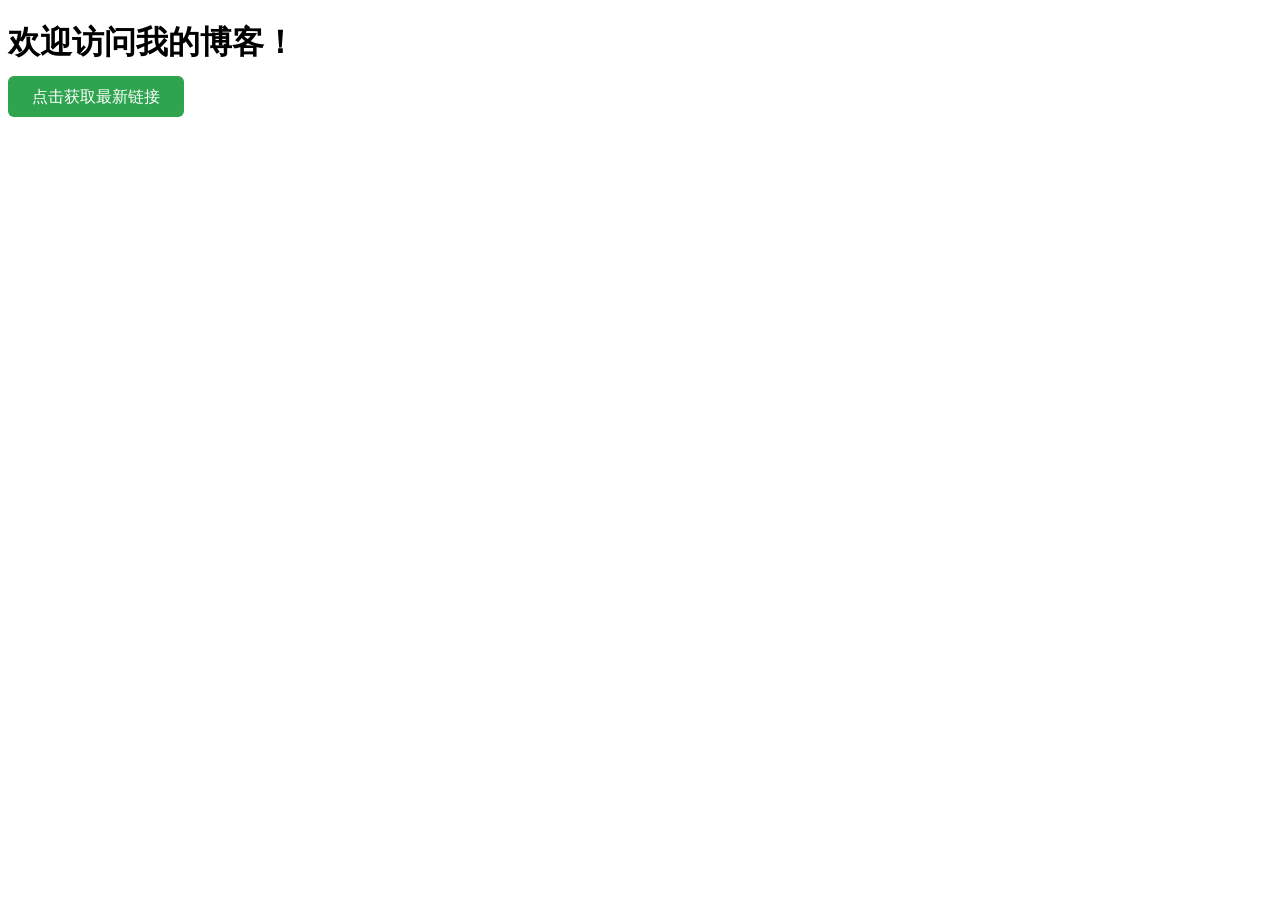
==== index.html @ fc0245eb "Update index.html" ====
<!DOCTYPE html>
<html>
<head>
    <title>点击即跳转的实时博客</title>
    <style>
        .my-button {
            padding: 12px 24px;
            background: #2ea44f;
            color: white;
            border-radius: 6px;
            text-decoration: none;
            transition: background 0.3s;
            cursor: pointer;
        }
        .my-button:hover {
            background: #22863a;
        }
        .my-button.loading {
            opacity: 0.7;
            cursor: wait;
        }
    </style>
    <meta http-equiv="Cache-Control" content="no-cache, no-store, must-revalidate">
    <meta http-equiv="Pragma" content="no-cache">
    <meta http-equiv="Expires" content="0">
</head>
<body>
    <h1>欢迎访问我的博客！</h1>
    <a href="#" id="profile-link" class="my-button">点击获取最新链接</a>

    <script>
        const button = document.getElementById('profile-link');
        let isProcessing = false;

        // 点击事件处理
        async function handleClick(event) {
            event.preventDefault();
            if (isProcessing) return;
          
            try {
                isProcessing = true;
                button.textContent = '正在获取最新地址...';
                button.classList.add('loading');

                // 获取最新 Commit SHA
                const commitsRes = await fetch(
                    'https://api.github.com/repos/daife/daife.github.io/commits?path=config.json&per_page=1',
                    { cache: 'no-cache' }
                );
                if (!commitsRes.ok) throw new Error('请求提交记录失败');
                const commits = await commitsRes.json();
                const sha = commits[0].sha;

                // 获取配置文件
                const configRes = await fetch(
                    `https://raw.githubusercontent.com/daife/daife.github.io/${sha}/config.json?t=${Date.now()}`,
                    { cache: 'no-cache' }
                );
                if (!configRes.ok) throw new Error('请求配置文件失败');
                const config = await configRes.json();

                // 成功获取后自动跳转
                window.location.href = config.profile_url;
            } catch (error) {
                console.error('错误:', error);
                button.textContent = '获取失败，点击重试';
                button.href = '#';
            } finally {
                isProcessing = false;
                button.classList.remove('loading');
            }
        }

        // 绑定点击事件
        button.addEventListener('click', handleClick);
    </script>
</body>
</html>
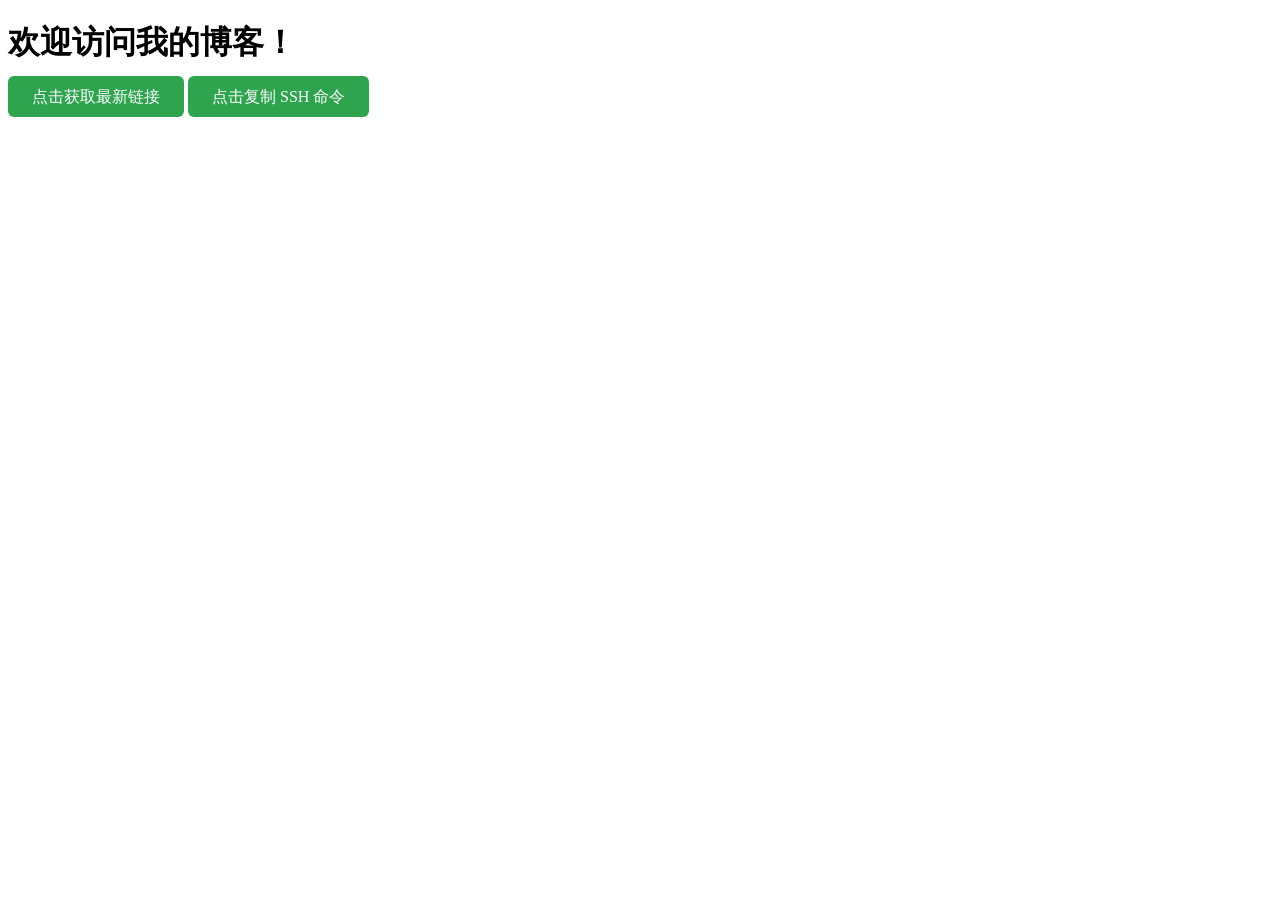
==== commit c1cdd799: "Update index.html" ====
--- a/index.html
+++ b/index.html
@@ -27,10 +27,13 @@
 <body>
     <h1>欢迎访问我的博客！</h1>
     <a href="#" id="profile-link" class="my-button">点击获取最新链接</a>
+    <a href="#" id="copy-ssh-link" class="my-button">点击复制 SSH 命令</a>
 
     <script>
-        const button = document.getElementById('profile-link');
+        const profileButton = document.getElementById('profile-link');
+        const copyButton = document.getElementById('copy-ssh-link');
         let isProcessing = false;
+        let config = null;
 
         // 点击事件处理
         async function handleClick(event) {
@@ -39,8 +42,8 @@
           
             try {
                 isProcessing = true;
-                button.textContent = '正在获取最新地址...';
-                button.classList.add('loading');
+                profileButton.textContent = '正在获取最新地址...';
+                profileButton.classList.add('loading');
 
                 // 获取最新 Commit SHA
                 const commitsRes = await fetch(
@@ -57,22 +60,59 @@
                     { cache: 'no-cache' }
                 );
                 if (!configRes.ok) throw new Error('请求配置文件失败');
-                const config = await configRes.json();
+                config = await configRes.json();
 
                 // 成功获取后自动跳转
                 window.location.href = config.profile_url;
             } catch (error) {
                 console.error('错误:', error);
-                button.textContent = '获取失败，点击重试';
-                button.href = '#';
+                profileButton.textContent = '获取失败，点击重试';
+                profileButton.href = '#';
             } finally {
                 isProcessing = false;
-                button.classList.remove('loading');
+                profileButton.classList.remove('loading');
             }
         }
 
         // 绑定点击事件
-        button.addEventListener('click', handleClick);
+        profileButton.addEventListener('click', handleClick);
+
+        // 复制 SSH 命令到剪切板
+        copyButton.addEventListener('click', async (event) => {
+            event.preventDefault();
+            if (!config) {
+                try {
+                    // 获取最新 Commit SHA
+                    const commitsRes = await fetch(
+                        'https://api.github.com/repos/daife/daife.github.io/commits?path=config.json&per_page=1',
+                        { cache: 'no-cache' }
+                    );
+                    if (!commitsRes.ok) throw new Error('请求提交记录失败');
+                    const commits = await commitsRes.json();
+                    const sha = commits[0].sha;
+
+                    // 获取配置文件
+                    const configRes = await fetch(
+                        `https://raw.githubusercontent.com/daife/daife.github.io/${sha}/config.json?t=${Date.now()}`,
+                        { cache: 'no-cache' }
+                    );
+                    if (!configRes.ok) throw new Error('请求配置文件失败');
+                    config = await configRes.json();
+                } catch (error) {
+                    console.error('错误:', error);
+                    return;
+                }
+            }
+
+            if (config && config.ssh_command) {
+                try {
+                    await navigator.clipboard.writeText(config.ssh_command);
+                    alert('SSH 命令已复制到剪切板');
+                } catch (error) {
+                    console.error('复制到剪切板失败:', error);
+                }
+            }
+        });
     </script>
 </body>
 </html>
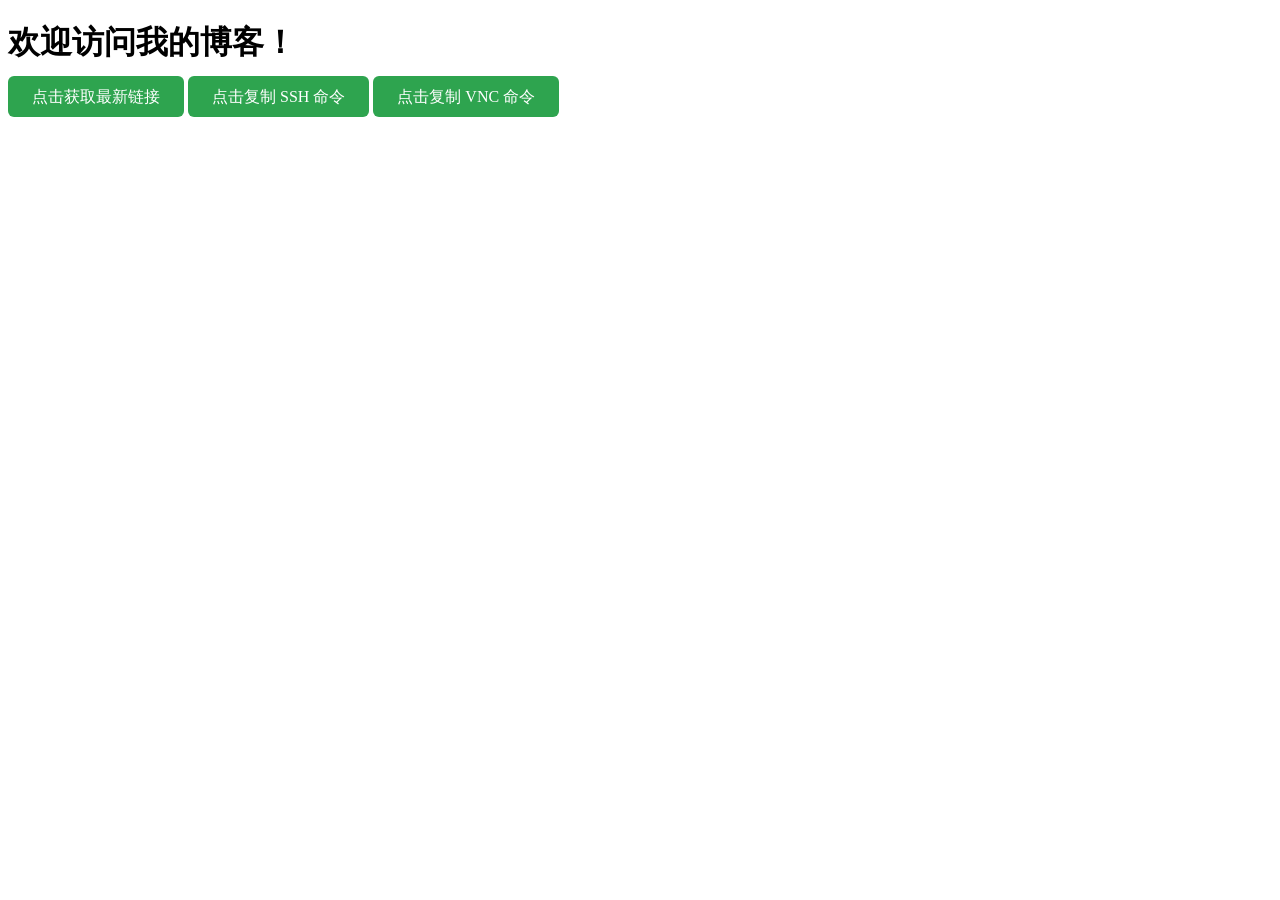
==== commit d901dd0e: "..." ====
--- a/index.html
+++ b/index.html
@@ -28,10 +28,12 @@
     <h1>欢迎访问我的博客！</h1>
     <a href="#" id="profile-link" class="my-button">点击获取最新链接</a>
     <a href="#" id="copy-ssh-link" class="my-button">点击复制 SSH 命令</a>
+    <a href="#" id="copy-vnc-link" class="my-button">点击复制 VNC 命令</a>
 
     <script>
         const profileButton = document.getElementById('profile-link');
         const copyButton = document.getElementById('copy-ssh-link');
+        const copyVncButton = document.getElementById('copy-vnc-link');
         let isProcessing = false;
         let config = null;
 
@@ -113,6 +115,43 @@
                 }
             }
         });
+
+        // 复制 VNC 命令到剪切板
+        copyVncButton.addEventListener('click', async (event) => {
+            event.preventDefault();
+            if (!config) {
+                try {
+                    // 获取最新 Commit SHA
+                    const commitsRes = await fetch(
+                        'https://api.github.com/repos/daife/daife.github.io/commits?path=config.json&per_page=1',
+                        { cache: 'no-cache' }
+                    );
+                    if (!commitsRes.ok) throw new Error('请求提交记录失败');
+                    const commits = await commitsRes.json();
+                    const sha = commits[0].sha;
+
+                    // 获取配置文件
+                    const configRes = await fetch(
+                        `https://raw.githubusercontent.com/daife/daife.github.io/${sha}/config.json?t=${Date.now()}`,
+                        { cache: 'no-cache' }
+                    );
+                    if (!configRes.ok) throw new Error('请求配置文件失败');
+                    config = await configRes.json();
+                } catch (error) {
+                    console.error('错误:', error);
+                    return;
+                }
+            }
+
+            if (config && config.vnc_command) {
+                try {
+                    await navigator.clipboard.writeText(config.vnc_command);
+                    alert('VNC 命令已复制到剪切板');
+                } catch (error) {
+                    console.error('复制到剪切板失败:', error);
+                }
+            }
+        });
     </script>
 </body>
 </html>
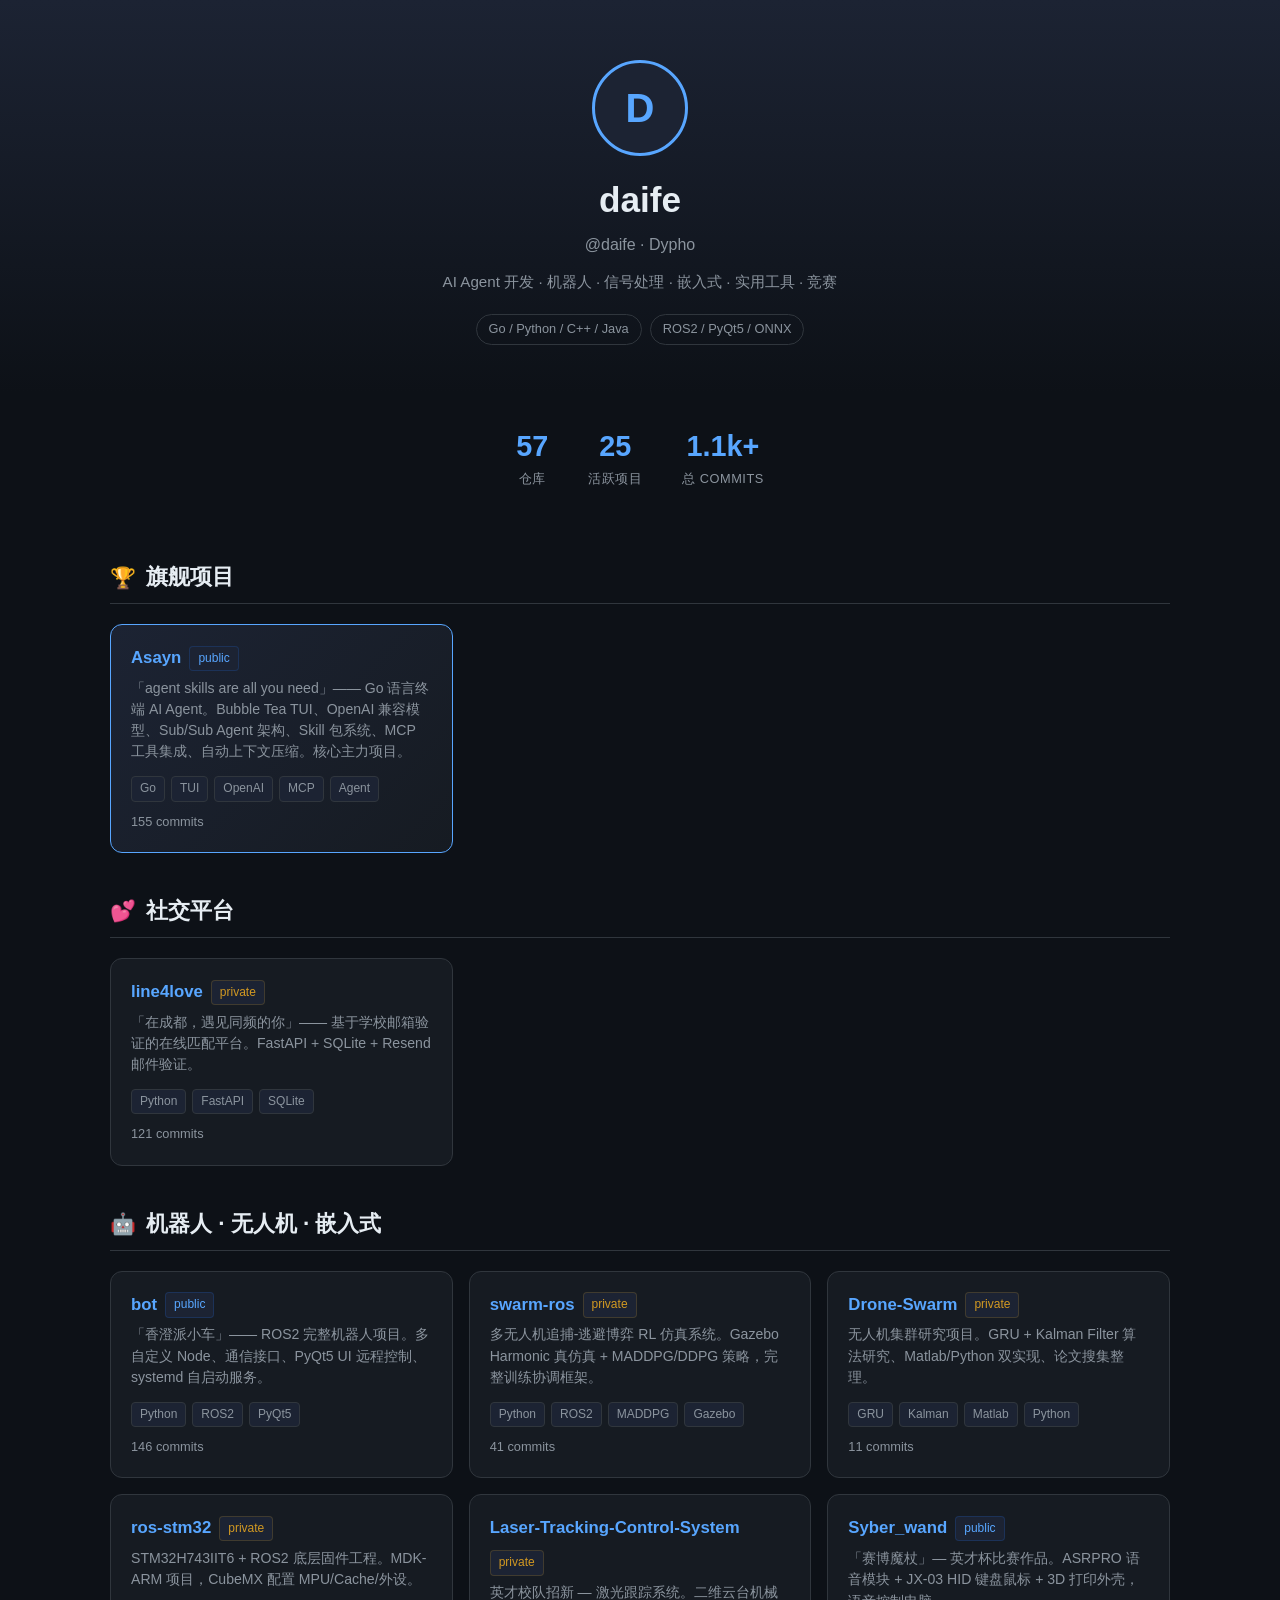
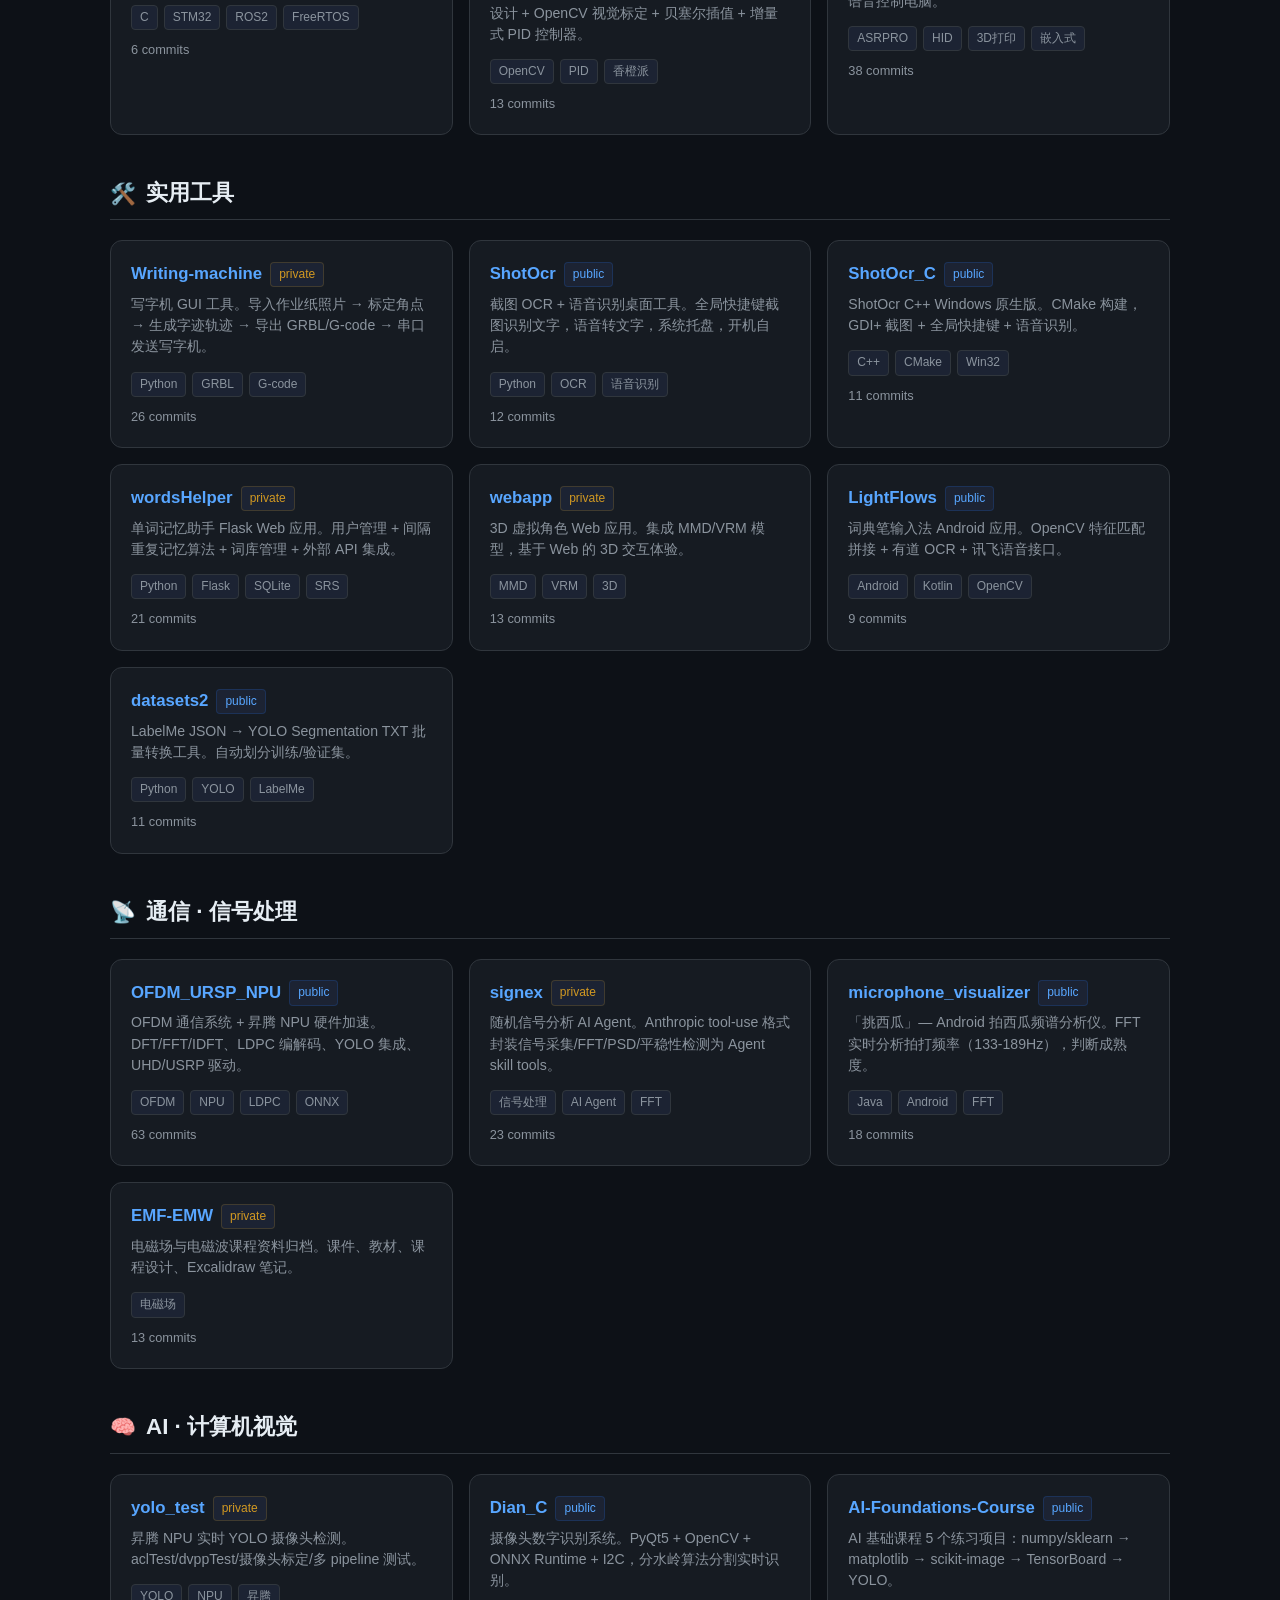
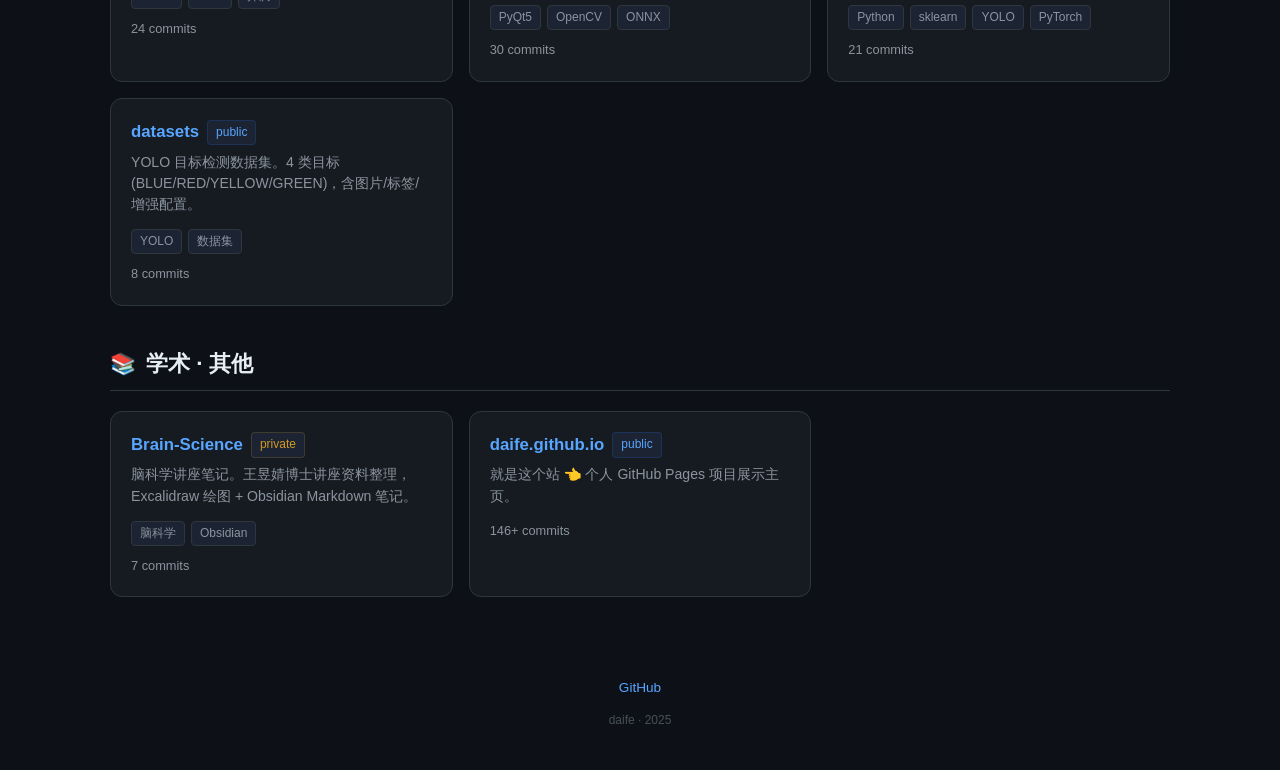
==== commit f169e3fb: "feat: complete portfolio site rebuild - project showcase with all repos" ====
--- a/index.html
+++ b/index.html
@@ -1,157 +1,286 @@
 <!DOCTYPE html>
-<html>
+<html lang="zh-CN">
 <head>
-    <title>点击即跳转的实时博客</title>
-    <style>
-        .my-button {
-            padding: 12px 24px;
-            background: #2ea44f;
-            color: white;
-            border-radius: 6px;
-            text-decoration: none;
-            transition: background 0.3s;
-            cursor: pointer;
-        }
-        .my-button:hover {
-            background: #22863a;
-        }
-        .my-button.loading {
-            opacity: 0.7;
-            cursor: wait;
-        }
-    </style>
-    <meta http-equiv="Cache-Control" content="no-cache, no-store, must-revalidate">
-    <meta http-equiv="Pragma" content="no-cache">
-    <meta http-equiv="Expires" content="0">
+<meta charset="UTF-8">
+<meta name="viewport" content="width=device-width, initial-scale=1.0">
+<title>daife · project portfolio</title>
+<style>
+:root{--bg:#0d1117;--bg2:#161b22;--bg3:#1c2333;--border:#30363d;--text:#e6edf3;--text2:#8b949e;--accent:#58a6ff;--green:#3fb950;--orange:#d29922;--purple:#bc8cff;--pink:#f778ba;--red:#f85149;--card-bg:#161b22}
+*{margin:0;padding:0;box-sizing:border-box}
+body{font-family:-apple-system,BlinkMacSystemFont,'Segoe UI',Helvetica,Arial,sans-serif;background:var(--bg);color:var(--text);line-height:1.6}
+a{color:var(--accent);text-decoration:none}
+a:hover{text-decoration:underline}
+.container{max-width:1100px;margin:0 auto;padding:0 20px}
+.header{text-align:center;padding:60px 20px 40px;background:linear-gradient(180deg,var(--bg3) 0%,var(--bg) 100%)}
+.avatar{width:96px;height:96px;border-radius:50%;border:3px solid var(--accent);margin-bottom:16px;background:var(--bg3);display:inline-flex;align-items:center;justify-content:center;font-size:40px;color:var(--accent);font-weight:700}
+.header h1{font-size:2.2rem;font-weight:700;margin-bottom:4px}
+.header .handle{color:var(--text2);font-size:1rem;margin-bottom:12px}
+.header .bio{color:var(--text2);max-width:500px;margin:0 auto 20px;font-size:0.95rem}
+.header .badge{display:inline-block;padding:4px 12px;border-radius:20px;font-size:0.8rem;margin:0 4px 8px;border:1px solid var(--border);color:var(--text2)}
+.stats{display:flex;justify-content:center;gap:40px;padding:30px 0;flex-wrap:wrap}
+.stat{text-align:center}
+.stat-num{font-size:1.8rem;font-weight:700;color:var(--accent)}
+.stat-label{font-size:0.8rem;color:var(--text2);text-transform:uppercase;letter-spacing:0.5px}
+.category{margin:40px 0}
+.category h2{font-size:1.4rem;font-weight:600;margin-bottom:20px;padding-bottom:8px;border-bottom:1px solid var(--border);display:flex;align-items:center;gap:10px}
+.category h2 .emoji{font-size:1.3rem}
+.repo-grid{display:grid;grid-template-columns:repeat(auto-fill,minmax(340px,1fr));gap:16px}
+.repo-card{background:var(--card-bg);border:1px solid var(--border);border-radius:12px;padding:20px;transition:border-color 0.2s,transform 0.15s}
+.repo-card:hover{border-color:var(--accent);transform:translateY(-2px)}
+.repo-card .title{font-size:1.05rem;font-weight:600;margin-bottom:6px;display:flex;align-items:center;gap:8px;flex-wrap:wrap}
+.repo-card .title a{color:var(--accent)}
+.repo-card .desc{color:var(--text2);font-size:0.88rem;margin-bottom:14px;line-height:1.5}
+.repo-card .tags{display:flex;flex-wrap:wrap;gap:6px;margin-bottom:10px}
+.repo-card .tag{padding:2px 8px;border-radius:4px;font-size:0.75rem;font-weight:500;background:var(--bg3);color:var(--text2);border:1px solid var(--border)}
+.repo-card .tag.public{border-color:#1f6feb33;color:var(--accent)}
+.repo-card .tag.private{border-color:#d2992233;color:var(--orange)}
+.repo-card .meta{display:flex;gap:16px;font-size:0.8rem;color:var(--text2)}
+.repo-card .meta span{display:flex;align-items:center;gap:4px}
+.highlight-card{background:linear-gradient(135deg,var(--bg3) 0%,var(--card-bg) 100%);border-color:var(--accent);border-width:1.5px}
+.footer{text-align:center;padding:40px 20px;color:var(--text2);font-size:0.85rem}
+.footer a{margin:0 10px}
+@media(max-width:640px){.repo-grid{grid-template-columns:1fr}.stats{gap:20px}.header{padding:40px 20px 20px}.header h1{font-size:1.6rem}}
+</style>
 </head>
 <body>
-    <h1>欢迎访问我的博客！</h1>
-    <a href="#" id="profile-link" class="my-button">点击获取最新链接</a>
-    <a href="#" id="copy-ssh-link" class="my-button">点击复制 SSH 命令</a>
-    <a href="#" id="copy-vnc-link" class="my-button">点击复制 VNC 命令</a>
-
-    <script>
-        const profileButton = document.getElementById('profile-link');
-        const copyButton = document.getElementById('copy-ssh-link');
-        const copyVncButton = document.getElementById('copy-vnc-link');
-        let isProcessing = false;
-        let config = null;
-
-        // 点击事件处理
-        async function handleClick(event) {
-            event.preventDefault();
-            if (isProcessing) return;
-          
-            try {
-                isProcessing = true;
-                profileButton.textContent = '正在获取最新地址...';
-                profileButton.classList.add('loading');
-
-                // 获取最新 Commit SHA
-                const commitsRes = await fetch(
-                    'https://api.github.com/repos/daife/daife.github.io/commits?path=config.json&per_page=1',
-                    { cache: 'no-cache' }
-                );
-                if (!commitsRes.ok) throw new Error('请求提交记录失败');
-                const commits = await commitsRes.json();
-                const sha = commits[0].sha;
-
-                // 获取配置文件
-                const configRes = await fetch(
-                    `https://raw.githubusercontent.com/daife/daife.github.io/${sha}/config.json?t=${Date.now()}`,
-                    { cache: 'no-cache' }
-                );
-                if (!configRes.ok) throw new Error('请求配置文件失败');
-                config = await configRes.json();
-
-                // 成功获取后自动跳转
-                window.location.href = config.profile_url;
-            } catch (error) {
-                console.error('错误:', error);
-                profileButton.textContent = '获取失败，点击重试';
-                profileButton.href = '#';
-            } finally {
-                isProcessing = false;
-                profileButton.classList.remove('loading');
-            }
-        }
-
-        // 绑定点击事件
-        profileButton.addEventListener('click', handleClick);
-
-        // 复制 SSH 命令到剪切板
-        copyButton.addEventListener('click', async (event) => {
-            event.preventDefault();
-            if (!config) {
-                try {
-                    // 获取最新 Commit SHA
-                    const commitsRes = await fetch(
-                        'https://api.github.com/repos/daife/daife.github.io/commits?path=config.json&per_page=1',
-                        { cache: 'no-cache' }
-                    );
-                    if (!commitsRes.ok) throw new Error('请求提交记录失败');
-                    const commits = await commitsRes.json();
-                    const sha = commits[0].sha;
-
-                    // 获取配置文件
-                    const configRes = await fetch(
-                        `https://raw.githubusercontent.com/daife/daife.github.io/${sha}/config.json?t=${Date.now()}`,
-                        { cache: 'no-cache' }
-                    );
-                    if (!configRes.ok) throw new Error('请求配置文件失败');
-                    config = await configRes.json();
-                } catch (error) {
-                    console.error('错误:', error);
-                    return;
-                }
-            }
-
-            if (config && config.ssh_command) {
-                try {
-                    await navigator.clipboard.writeText(config.ssh_command);
-                    alert('SSH 命令已复制到剪切板');
-                } catch (error) {
-                    console.error('复制到剪切板失败:', error);
-                }
-            }
-        });
-
-        // 复制 VNC 命令到剪切板
-        copyVncButton.addEventListener('click', async (event) => {
-            event.preventDefault();
-            if (!config) {
-                try {
-                    // 获取最新 Commit SHA
-                    const commitsRes = await fetch(
-                        'https://api.github.com/repos/daife/daife.github.io/commits?path=config.json&per_page=1',
-                        { cache: 'no-cache' }
-                    );
-                    if (!commitsRes.ok) throw new Error('请求提交记录失败');
-                    const commits = await commitsRes.json();
-                    const sha = commits[0].sha;
-
-                    // 获取配置文件
-                    const configRes = await fetch(
-                        `https://raw.githubusercontent.com/daife/daife.github.io/${sha}/config.json?t=${Date.now()}`,
-                        { cache: 'no-cache' }
-                    );
-                    if (!configRes.ok) throw new Error('请求配置文件失败');
-                    config = await configRes.json();
-                } catch (error) {
-                    console.error('错误:', error);
-                    return;
-                }
-            }
-
-            if (config && config.vnc_command) {
-                try {
-                    await navigator.clipboard.writeText(config.vnc_command);
-                    alert('VNC 命令已复制到剪切板');
-                } catch (error) {
-                    console.error('复制到剪切板失败:', error);
-                }
-            }
-        });
-    </script>
+
+<header class="header">
+<div class="avatar">D</div>
+<h1>daife</h1>
+<div class="handle">@daife · Dypho</div>
+<div class="bio">AI Agent 开发 · 机器人 · 信号处理 · 嵌入式 · 实用工具 · 竞赛</div>
+<div><span class="badge">Go / Python / C++ / Java</span><span class="badge">ROS2 / PyQt5 / ONNX</span></div>
+</header>
+
+<div class="container">
+
+<div class="stats">
+<div class="stat"><div class="stat-num">57</div><div class="stat-label">仓库</div></div>
+<div class="stat"><div class="stat-num">25</div><div class="stat-label">活跃项目</div></div>
+<div class="stat"><div class="stat-num">1.1k+</div><div class="stat-label">总 Commits</div></div>
+</div>
+
+<section class="category">
+<h2><span class="emoji">🏆</span> 旗舰项目</h2>
+<div class="repo-grid">
+<div class="repo-card highlight-card">
+<div class="title"><a href="https://github.com/daife/Asayn">Asayn</a> <span class="tag public">public</span></div>
+<div class="desc">「agent skills are all you need」—— Go 语言终端 AI Agent。Bubble Tea TUI、OpenAI 兼容模型、Sub/Sub Agent 架构、Skill 包系统、MCP 工具集成、自动上下文压缩。核心主力项目。</div>
+<div class="tags"><span class="tag">Go</span><span class="tag">TUI</span><span class="tag">OpenAI</span><span class="tag">MCP</span><span class="tag">Agent</span></div>
+<div class="meta"><span>155 commits</span></div>
+</div>
+</div>
+</section>
+
+<section class="category">
+<h2><span class="emoji">💕</span> 社交平台</h2>
+<div class="repo-grid">
+<div class="repo-card">
+<div class="title"><a href="https://github.com/daife/line4love">line4love</a> <span class="tag private">private</span></div>
+<div class="desc">「在成都，遇见同频的你」—— 基于学校邮箱验证的在线匹配平台。FastAPI + SQLite + Resend 邮件验证。</div>
+<div class="tags"><span class="tag">Python</span><span class="tag">FastAPI</span><span class="tag">SQLite</span></div>
+<div class="meta"><span>121 commits</span></div>
+</div>
+</div>
+</section>
+
+<section class="category">
+<h2><span class="emoji">🤖</span> 机器人 · 无人机 · 嵌入式</h2>
+<div class="repo-grid">
+
+<div class="repo-card">
+<div class="title"><a href="https://github.com/daife/bot">bot</a> <span class="tag public">public</span></div>
+<div class="desc">「香澄派小车」—— ROS2 完整机器人项目。多自定义 Node、通信接口、PyQt5 UI 远程控制、systemd 自启动服务。</div>
+<div class="tags"><span class="tag">Python</span><span class="tag">ROS2</span><span class="tag">PyQt5</span></div>
+<div class="meta"><span>146 commits</span></div>
+</div>
+
+<div class="repo-card">
+<div class="title"><a href="https://github.com/daife/swarm-ros">swarm-ros</a> <span class="tag private">private</span></div>
+<div class="desc">多无人机追捕-逃避博弈 RL 仿真系统。Gazebo Harmonic 真仿真 + MADDPG/DDPG 策略，完整训练协调框架。</div>
+<div class="tags"><span class="tag">Python</span><span class="tag">ROS2</span><span class="tag">MADDPG</span><span class="tag">Gazebo</span></div>
+<div class="meta"><span>41 commits</span></div>
+</div>
+
+<div class="repo-card">
+<div class="title"><a href="https://github.com/daife/Drone-Swarm">Drone-Swarm</a> <span class="tag private">private</span></div>
+<div class="desc">无人机集群研究项目。GRU + Kalman Filter 算法研究、Matlab/Python 双实现、论文搜集整理。</div>
+<div class="tags"><span class="tag">GRU</span><span class="tag">Kalman</span><span class="tag">Matlab</span><span class="tag">Python</span></div>
+<div class="meta"><span>11 commits</span></div>
+</div>
+
+<div class="repo-card">
+<div class="title"><a href="https://github.com/daife/ros-stm32">ros-stm32</a> <span class="tag private">private</span></div>
+<div class="desc">STM32H743IIT6 + ROS2 底层固件工程。MDK-ARM 项目，CubeMX 配置 MPU/Cache/外设。</div>
+<div class="tags"><span class="tag">C</span><span class="tag">STM32</span><span class="tag">ROS2</span><span class="tag">FreeRTOS</span></div>
+<div class="meta"><span>6 commits</span></div>
+</div>
+
+<div class="repo-card">
+<div class="title"><a href="https://github.com/daife/Laser-Tracking-Control-System">Laser-Tracking-Control-System</a> <span class="tag private">private</span></div>
+<div class="desc">英才校队招新 — 激光跟踪系统。二维云台机械设计 + OpenCV 视觉标定 + 贝塞尔插值 + 增量式 PID 控制器。</div>
+<div class="tags"><span class="tag">OpenCV</span><span class="tag">PID</span><span class="tag">香橙派</span></div>
+<div class="meta"><span>13 commits</span></div>
+</div>
+
+<div class="repo-card">
+<div class="title"><a href="https://github.com/daife/Syber_wand">Syber_wand</a> <span class="tag public">public</span></div>
+<div class="desc">「赛博魔杖」— 英才杯比赛作品。ASRPRO 语音模块 + JX-03 HID 键盘鼠标 + 3D 打印外壳，语音控制电脑。</div>
+<div class="tags"><span class="tag">ASRPRO</span><span class="tag">HID</span><span class="tag">3D打印</span><span class="tag">嵌入式</span></div>
+<div class="meta"><span>38 commits</span></div>
+</div>
+
+</div>
+</section>
+
+<section class="category">
+<h2><span class="emoji">🛠️</span> 实用工具</h2>
+<div class="repo-grid">
+
+<div class="repo-card">
+<div class="title"><a href="https://github.com/daife/Writing-machine">Writing-machine</a> <span class="tag private">private</span></div>
+<div class="desc">写字机 GUI 工具。导入作业纸照片 → 标定角点 → 生成字迹轨迹 → 导出 GRBL/G-code → 串口发送写字机。</div>
+<div class="tags"><span class="tag">Python</span><span class="tag">GRBL</span><span class="tag">G-code</span></div>
+<div class="meta"><span>26 commits</span></div>
+</div>
+
+<div class="repo-card">
+<div class="title"><a href="https://github.com/daife/ShotOcr">ShotOcr</a> <span class="tag public">public</span></div>
+<div class="desc">截图 OCR + 语音识别桌面工具。全局快捷键截图识别文字，语音转文字，系统托盘，开机自启。</div>
+<div class="tags"><span class="tag">Python</span><span class="tag">OCR</span><span class="tag">语音识别</span></div>
+<div class="meta"><span>12 commits</span></div>
+</div>
+
+<div class="repo-card">
+<div class="title"><a href="https://github.com/daife/ShotOcr_C">ShotOcr_C</a> <span class="tag public">public</span></div>
+<div class="desc">ShotOcr C++ Windows 原生版。CMake 构建，GDI+ 截图 + 全局快捷键 + 语音识别。</div>
+<div class="tags"><span class="tag">C++</span><span class="tag">CMake</span><span class="tag">Win32</span></div>
+<div class="meta"><span>11 commits</span></div>
+</div>
+
+<div class="repo-card">
+<div class="title"><a href="https://github.com/daife/wordsHelper">wordsHelper</a> <span class="tag private">private</span></div>
+<div class="desc">单词记忆助手 Flask Web 应用。用户管理 + 间隔重复记忆算法 + 词库管理 + 外部 API 集成。</div>
+<div class="tags"><span class="tag">Python</span><span class="tag">Flask</span><span class="tag">SQLite</span><span class="tag">SRS</span></div>
+<div class="meta"><span>21 commits</span></div>
+</div>
+
+<div class="repo-card">
+<div class="title"><a href="https://github.com/daife/webapp">webapp</a> <span class="tag private">private</span></div>
+<div class="desc">3D 虚拟角色 Web 应用。集成 MMD/VRM 模型，基于 Web 的 3D 交互体验。</div>
+<div class="tags"><span class="tag">MMD</span><span class="tag">VRM</span><span class="tag">3D</span></div>
+<div class="meta"><span>13 commits</span></div>
+</div>
+
+<div class="repo-card">
+<div class="title"><a href="https://github.com/daife/LightFlows">LightFlows</a> <span class="tag public">public</span></div>
+<div class="desc">词典笔输入法 Android 应用。OpenCV 特征匹配拼接 + 有道 OCR + 讯飞语音接口。</div>
+<div class="tags"><span class="tag">Android</span><span class="tag">Kotlin</span><span class="tag">OpenCV</span></div>
+<div class="meta"><span>9 commits</span></div>
+</div>
+
+<div class="repo-card">
+<div class="title"><a href="https://github.com/daife/datasets2">datasets2</a> <span class="tag public">public</span></div>
+<div class="desc">LabelMe JSON → YOLO Segmentation TXT 批量转换工具。自动划分训练/验证集。</div>
+<div class="tags"><span class="tag">Python</span><span class="tag">YOLO</span><span class="tag">LabelMe</span></div>
+<div class="meta"><span>11 commits</span></div>
+</div>
+
+</div>
+</section>
+
+<section class="category">
+<h2><span class="emoji">📡</span> 通信 · 信号处理</h2>
+<div class="repo-grid">
+
+<div class="repo-card">
+<div class="title"><a href="https://github.com/daife/OFDM_URSP_NPU">OFDM_URSP_NPU</a> <span class="tag public">public</span></div>
+<div class="desc">OFDM 通信系统 + 昇腾 NPU 硬件加速。DFT/FFT/IDFT、LDPC 编解码、YOLO 集成、UHD/USRP 驱动。</div>
+<div class="tags"><span class="tag">OFDM</span><span class="tag">NPU</span><span class="tag">LDPC</span><span class="tag">ONNX</span></div>
+<div class="meta"><span>63 commits</span></div>
+</div>
+
+<div class="repo-card">
+<div class="title"><a href="https://github.com/daife/signex">signex</a> <span class="tag private">private</span></div>
+<div class="desc">随机信号分析 AI Agent。Anthropic tool-use 格式封装信号采集/FFT/PSD/平稳性检测为 Agent skill tools。</div>
+<div class="tags"><span class="tag">信号处理</span><span class="tag">AI Agent</span><span class="tag">FFT</span></div>
+<div class="meta"><span>23 commits</span></div>
+</div>
+
+<div class="repo-card">
+<div class="title"><a href="https://github.com/daife/microphone_visualizer">microphone_visualizer</a> <span class="tag public">public</span></div>
+<div class="desc">「挑西瓜」— Android 拍西瓜频谱分析仪。FFT 实时分析拍打频率（133-189Hz），判断成熟度。</div>
+<div class="tags"><span class="tag">Java</span><span class="tag">Android</span><span class="tag">FFT</span></div>
+<div class="meta"><span>18 commits</span></div>
+</div>
+
+<div class="repo-card">
+<div class="title"><a href="https://github.com/daife/EMF-EMW">EMF-EMW</a> <span class="tag private">private</span></div>
+<div class="desc">电磁场与电磁波课程资料归档。课件、教材、课程设计、Excalidraw 笔记。</div>
+<div class="tags"><span class="tag">电磁场</span></div>
+<div class="meta"><span>13 commits</span></div>
+</div>
+
+</div>
+</section>
+
+<section class="category">
+<h2><span class="emoji">🧠</span> AI · 计算机视觉</h2>
+<div class="repo-grid">
+
+<div class="repo-card">
+<div class="title"><a href="https://github.com/daife/yolo_test">yolo_test</a> <span class="tag private">private</span></div>
+<div class="desc">昇腾 NPU 实时 YOLO 摄像头检测。aclTest/dvppTest/摄像头标定/多 pipeline 测试。</div>
+<div class="tags"><span class="tag">YOLO</span><span class="tag">NPU</span><span class="tag">昇腾</span></div>
+<div class="meta"><span>24 commits</span></div>
+</div>
+
+<div class="repo-card">
+<div class="title"><a href="https://github.com/daife/Dian_C">Dian_C</a> <span class="tag public">public</span></div>
+<div class="desc">摄像头数字识别系统。PyQt5 + OpenCV + ONNX Runtime + I2C，分水岭算法分割实时识别。</div>
+<div class="tags"><span class="tag">PyQt5</span><span class="tag">OpenCV</span><span class="tag">ONNX</span></div>
+<div class="meta"><span>30 commits</span></div>
+</div>
+
+<div class="repo-card">
+<div class="title"><a href="https://github.com/daife/AI-Foundations-Course">AI-Foundations-Course</a> <span class="tag public">public</span></div>
+<div class="desc">AI 基础课程 5 个练习项目：numpy/sklearn → matplotlib → scikit-image → TensorBoard → YOLO。</div>
+<div class="tags"><span class="tag">Python</span><span class="tag">sklearn</span><span class="tag">YOLO</span><span class="tag">PyTorch</span></div>
+<div class="meta"><span>21 commits</span></div>
+</div>
+
+<div class="repo-card">
+<div class="title"><a href="https://github.com/daife/datasets">datasets</a> <span class="tag public">public</span></div>
+<div class="desc">YOLO 目标检测数据集。4 类目标 (BLUE/RED/YELLOW/GREEN)，含图片/标签/增强配置。</div>
+<div class="tags"><span class="tag">YOLO</span><span class="tag">数据集</span></div>
+<div class="meta"><span>8 commits</span></div>
+</div>
+
+</div>
+</section>
+
+<section class="category">
+<h2><span class="emoji">📚</span> 学术 · 其他</h2>
+<div class="repo-grid">
+<div class="repo-card">
+<div class="title"><a href="https://github.com/daife/Brain-Science">Brain-Science</a> <span class="tag private">private</span></div>
+<div class="desc">脑科学讲座笔记。王昱婧博士讲座资料整理，Excalidraw 绘图 + Obsidian Markdown 笔记。</div>
+<div class="tags"><span class="tag">脑科学</span><span class="tag">Obsidian</span></div>
+<div class="meta"><span>7 commits</span></div>
+</div>
+<div class="repo-card">
+<div class="title"><a href="https://github.com/daife/daife.github.io">daife.github.io</a> <span class="tag public">public</span></div>
+<div class="desc">就是这个站 👈 个人 GitHub Pages 项目展示主页。</div>
+<div class="meta"><span>146+ commits</span></div>
+</div>
+</div>
+</section>
+
+<footer class="footer">
+<p><a href="https://github.com/daife">GitHub</a></p>
+<p style="margin-top:12px;font-size:0.75rem;color:#484f58">daife · 2025</p>
+</footer>
+
+</div>
 </body>
-</html>
+</html>
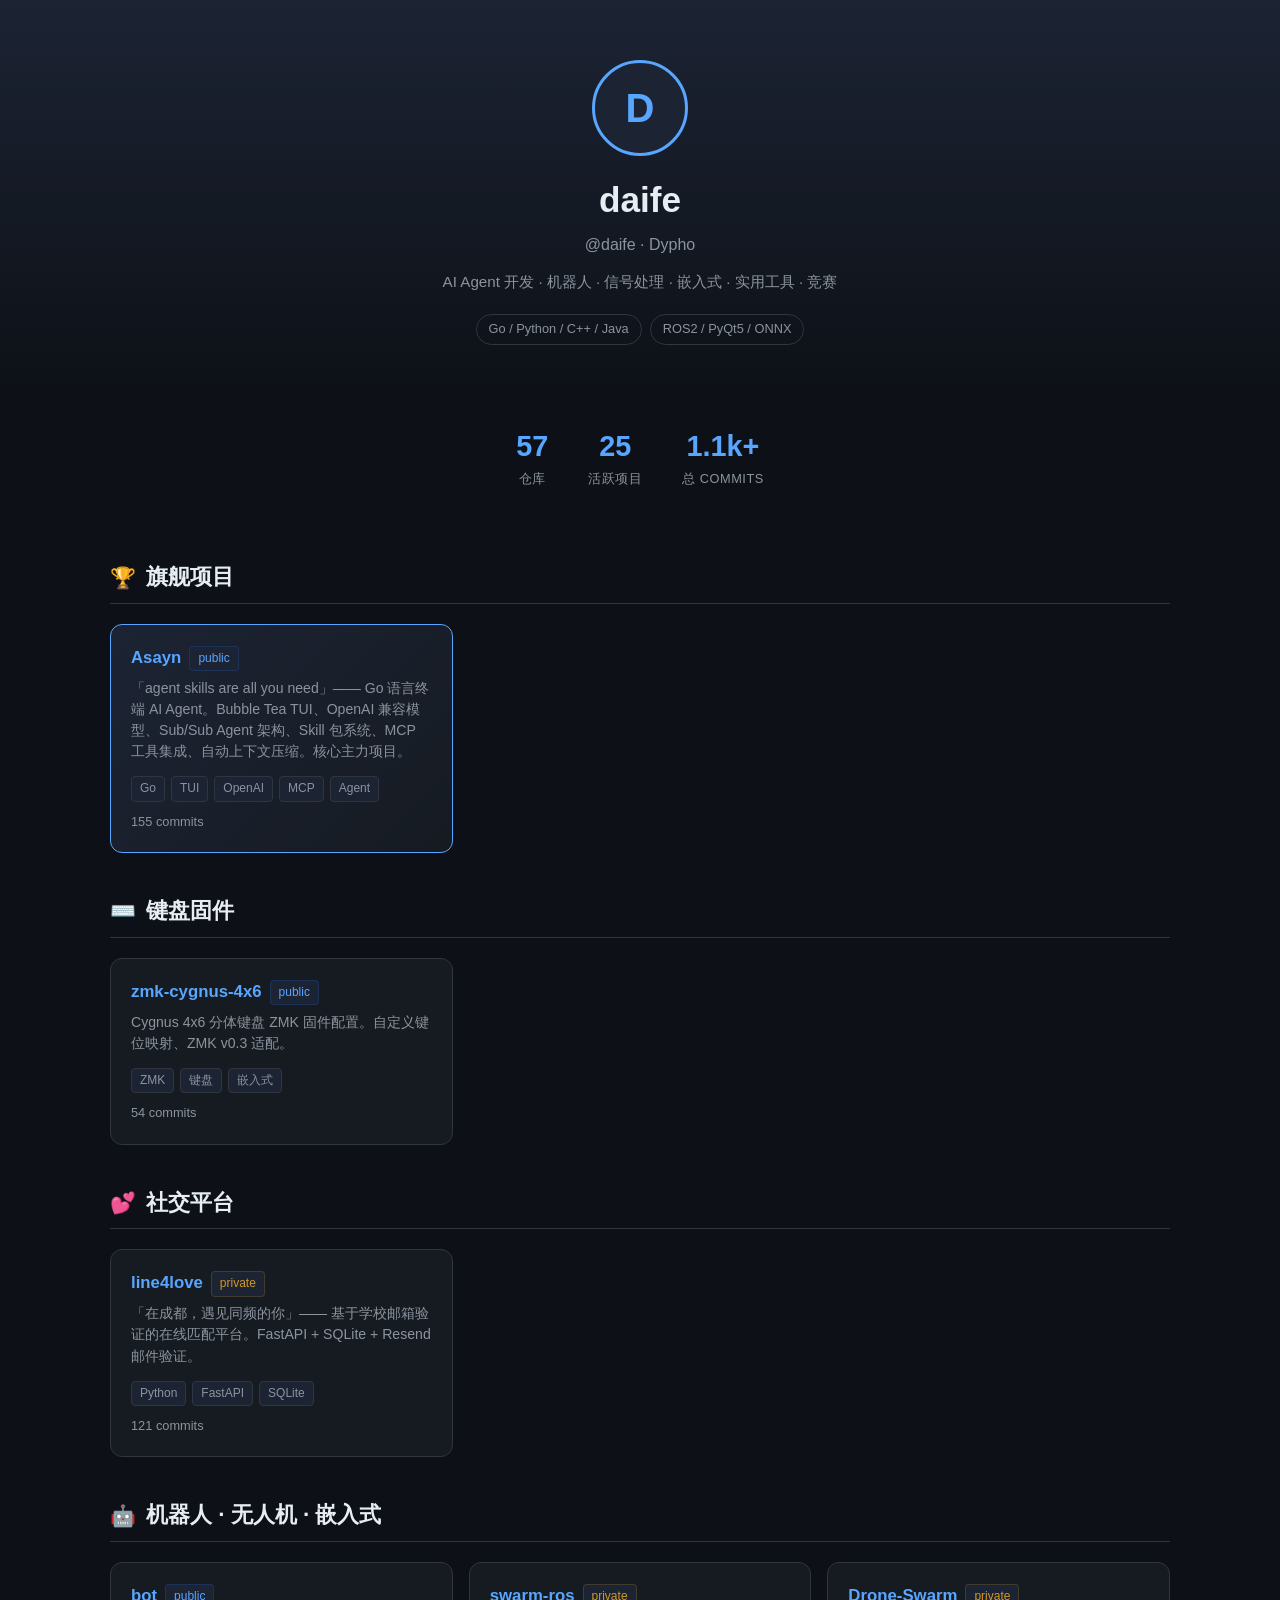
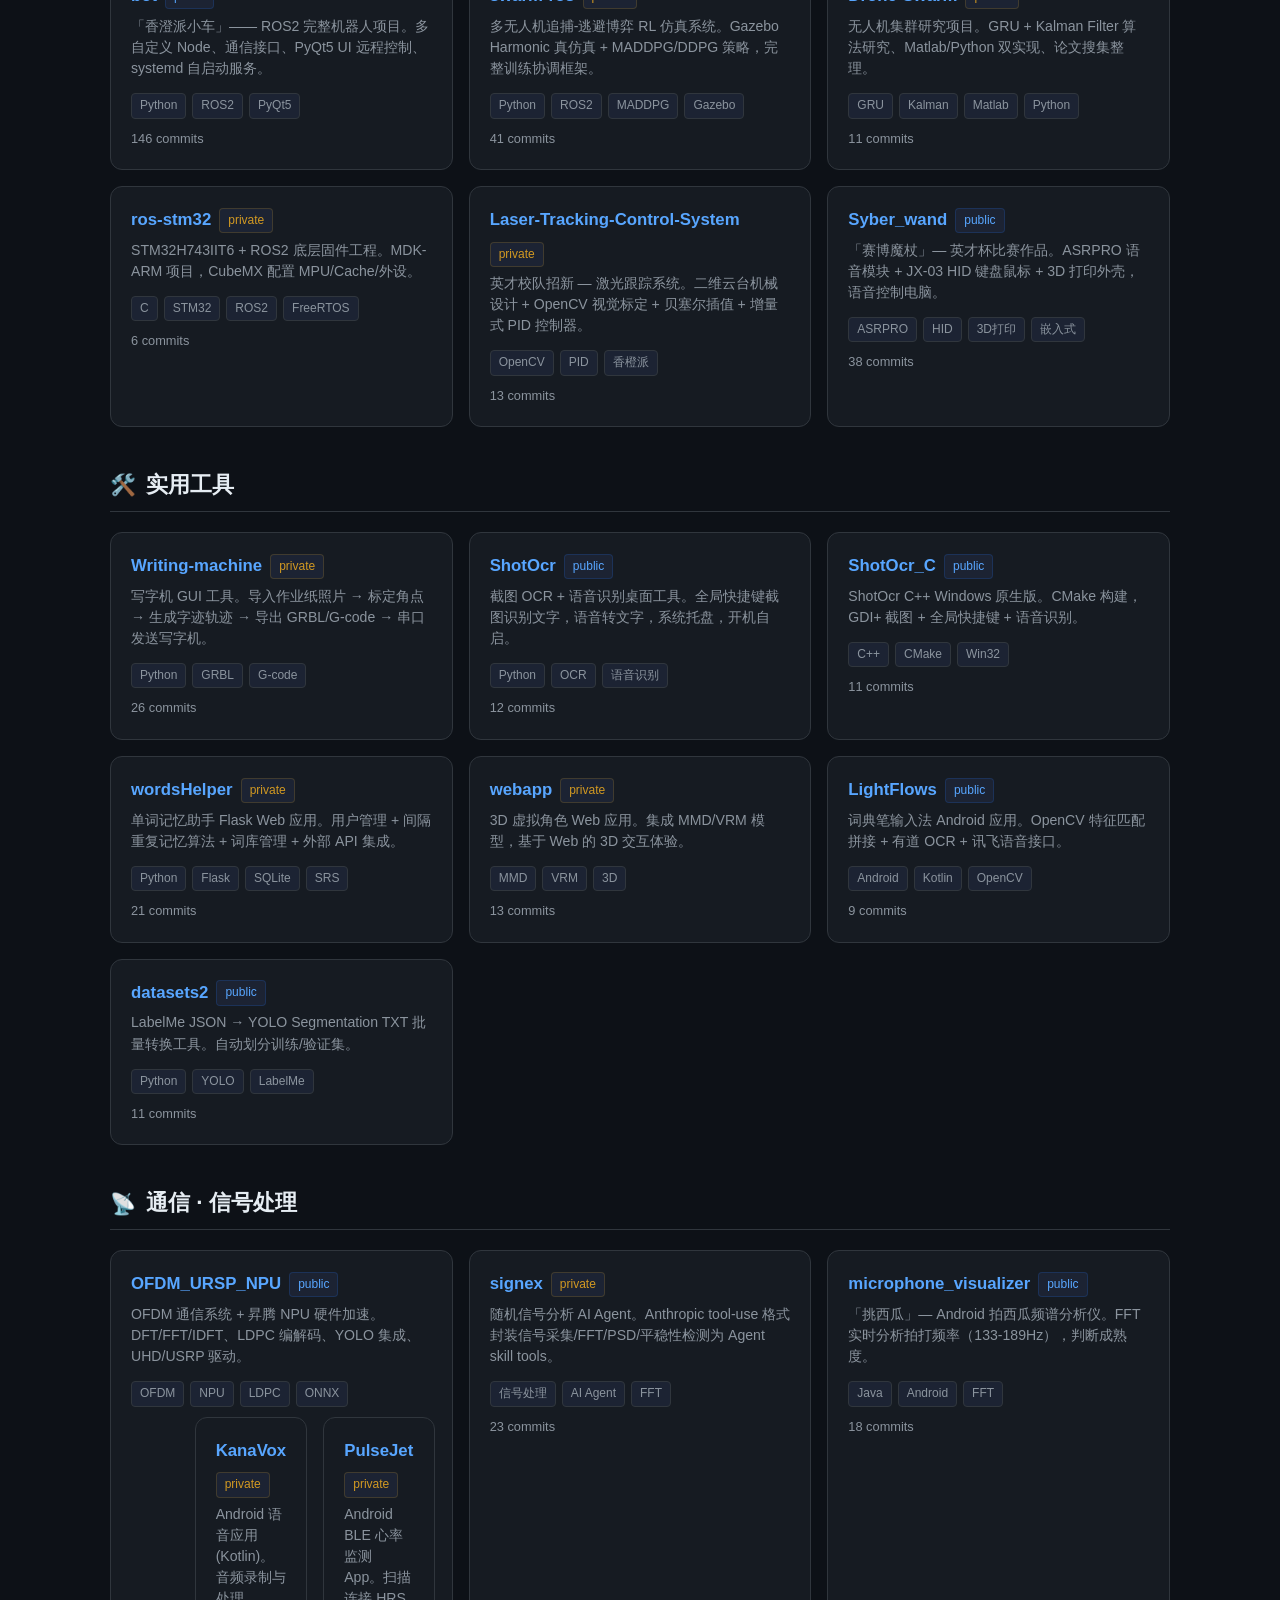
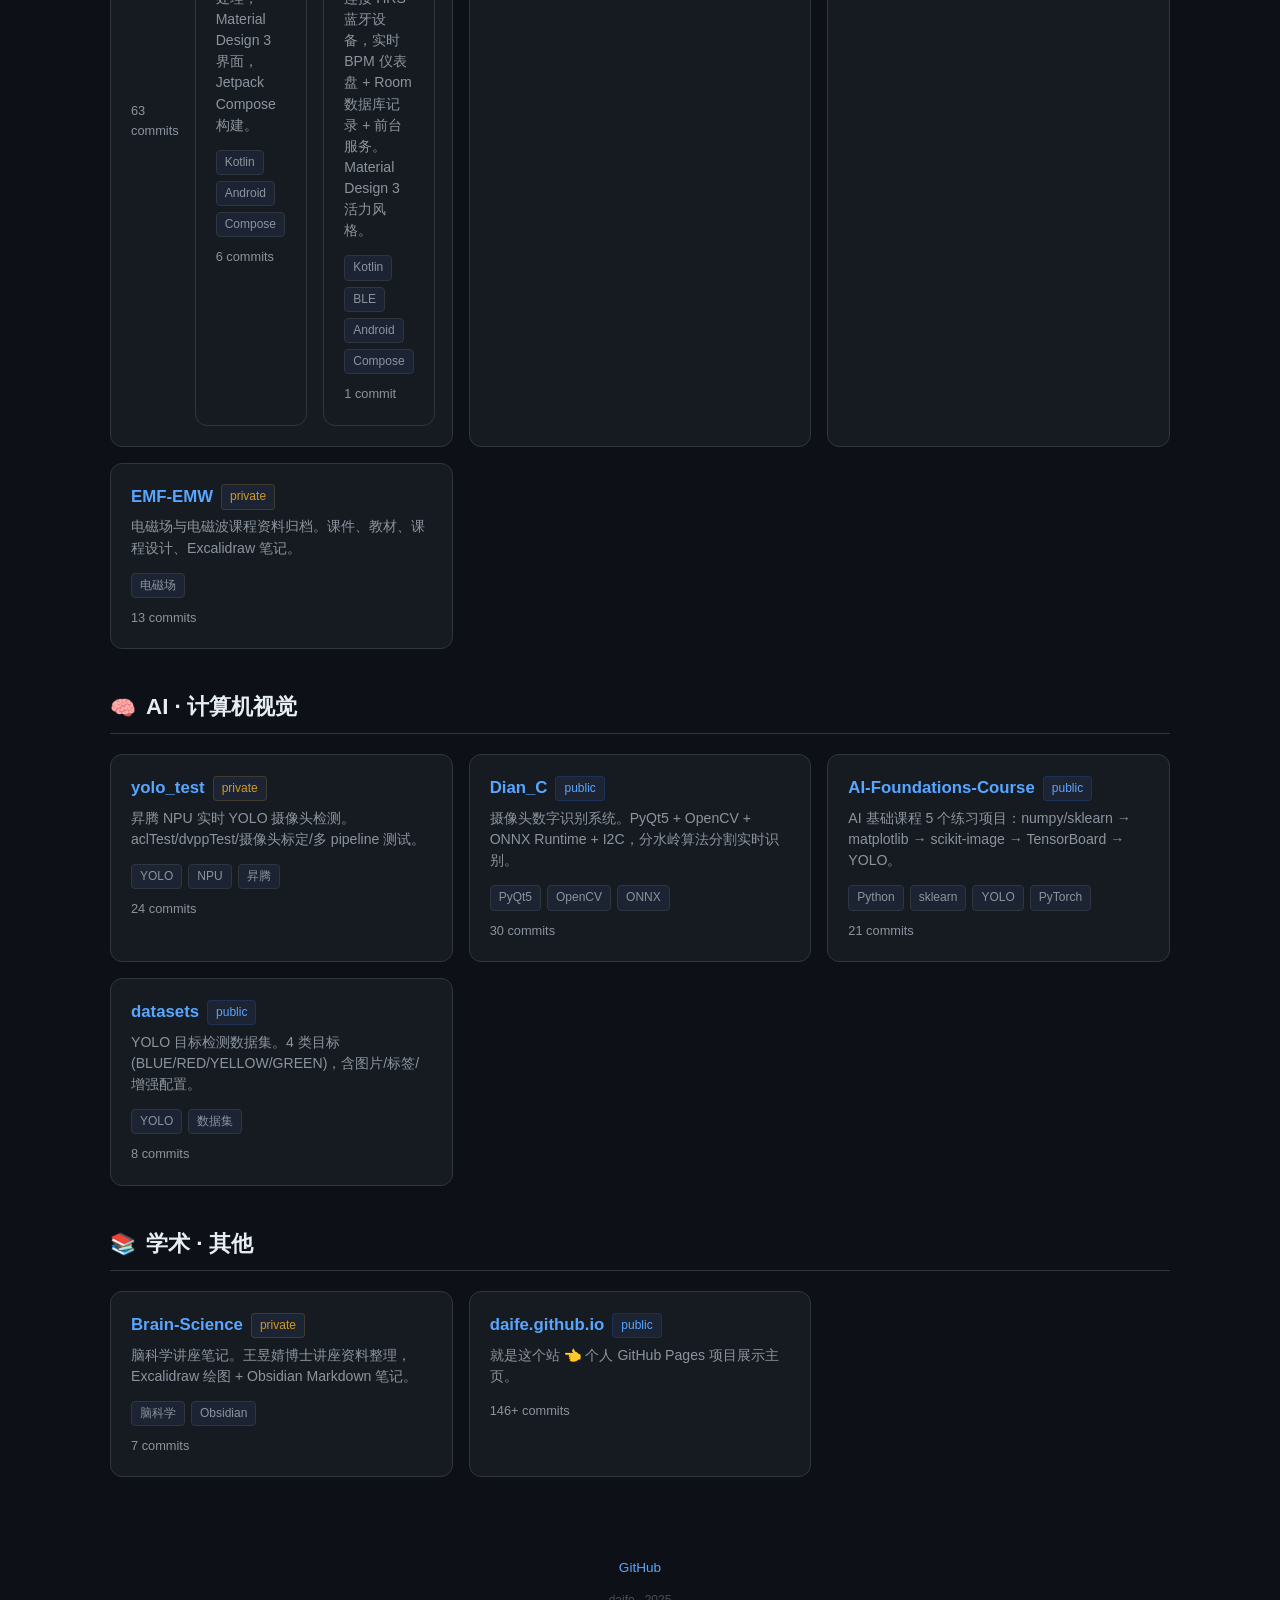
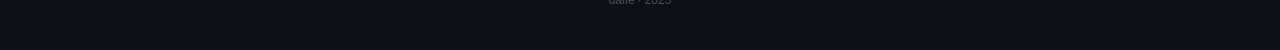
==== commit a83e7db2: "feat: add zmk-cygnus-4x6, KanaVox, PulseJet projects" ====
--- a/index.html
+++ b/index.html
@@ -72,6 +72,18 @@
 </div>
 </section>
 
+
+<section class="category">
+<h2><span class="emoji">⌨️</span> 键盘固件</h2>
+<div class="repo-grid">
+<div class="repo-card">
+<div class="title"><a href="https://github.com/daife/zmk-cygnus-4x6">zmk-cygnus-4x6</a> <span class="tag public">public</span></div>
+<div class="desc">Cygnus 4x6 分体键盘 ZMK 固件配置。自定义键位映射、ZMK v0.3 适配。</div>
+<div class="tags"><span class="tag">ZMK</span><span class="tag">键盘</span><span class="tag">嵌入式</span></div>
+<div class="meta"><span>54 commits</span></div>
+</div>
+</div>
+</section>
 <section class="category">
 <h2><span class="emoji">💕</span> 社交平台</h2>
 <div class="repo-grid">
@@ -197,7 +209,19 @@
 <div class="title"><a href="https://github.com/daife/OFDM_URSP_NPU">OFDM_URSP_NPU</a> <span class="tag public">public</span></div>
 <div class="desc">OFDM 通信系统 + 昇腾 NPU 硬件加速。DFT/FFT/IDFT、LDPC 编解码、YOLO 集成、UHD/USRP 驱动。</div>
 <div class="tags"><span class="tag">OFDM</span><span class="tag">NPU</span><span class="tag">LDPC</span><span class="tag">ONNX</span></div>
-<div class="meta"><span>63 commits</span></div>
+<div class="meta"><span>63 commits</span>
+<div class="repo-card">
+<div class="title"><a href="https://github.com/daife/KanaVox">KanaVox</a> <span class="tag private">private</span></div>
+<div class="desc">Android 语音应用 (Kotlin)。音频录制与处理，Material Design 3 界面，Jetpack Compose 构建。</div>
+<div class="tags"><span class="tag">Kotlin</span><span class="tag">Android</span><span class="tag">Compose</span></div>
+<div class="meta"><span>6 commits</span></div>
+</div>
+<div class="repo-card">
+<div class="title"><a href="https://github.com/daife/PulseJet">PulseJet</a> <span class="tag private">private</span></div>
+<div class="desc">Android BLE 心率监测 App。扫描连接 HRS 蓝牙设备，实时 BPM 仪表盘 + Room 数据库记录 + 前台服务。Material Design 3 活力风格。</div>
+<div class="tags"><span class="tag">Kotlin</span><span class="tag">BLE</span><span class="tag">Android</span><span class="tag">Compose</span></div>
+<div class="meta"><span>1 commit</span></div>
+</div></div>
 </div>
 
 <div class="repo-card">
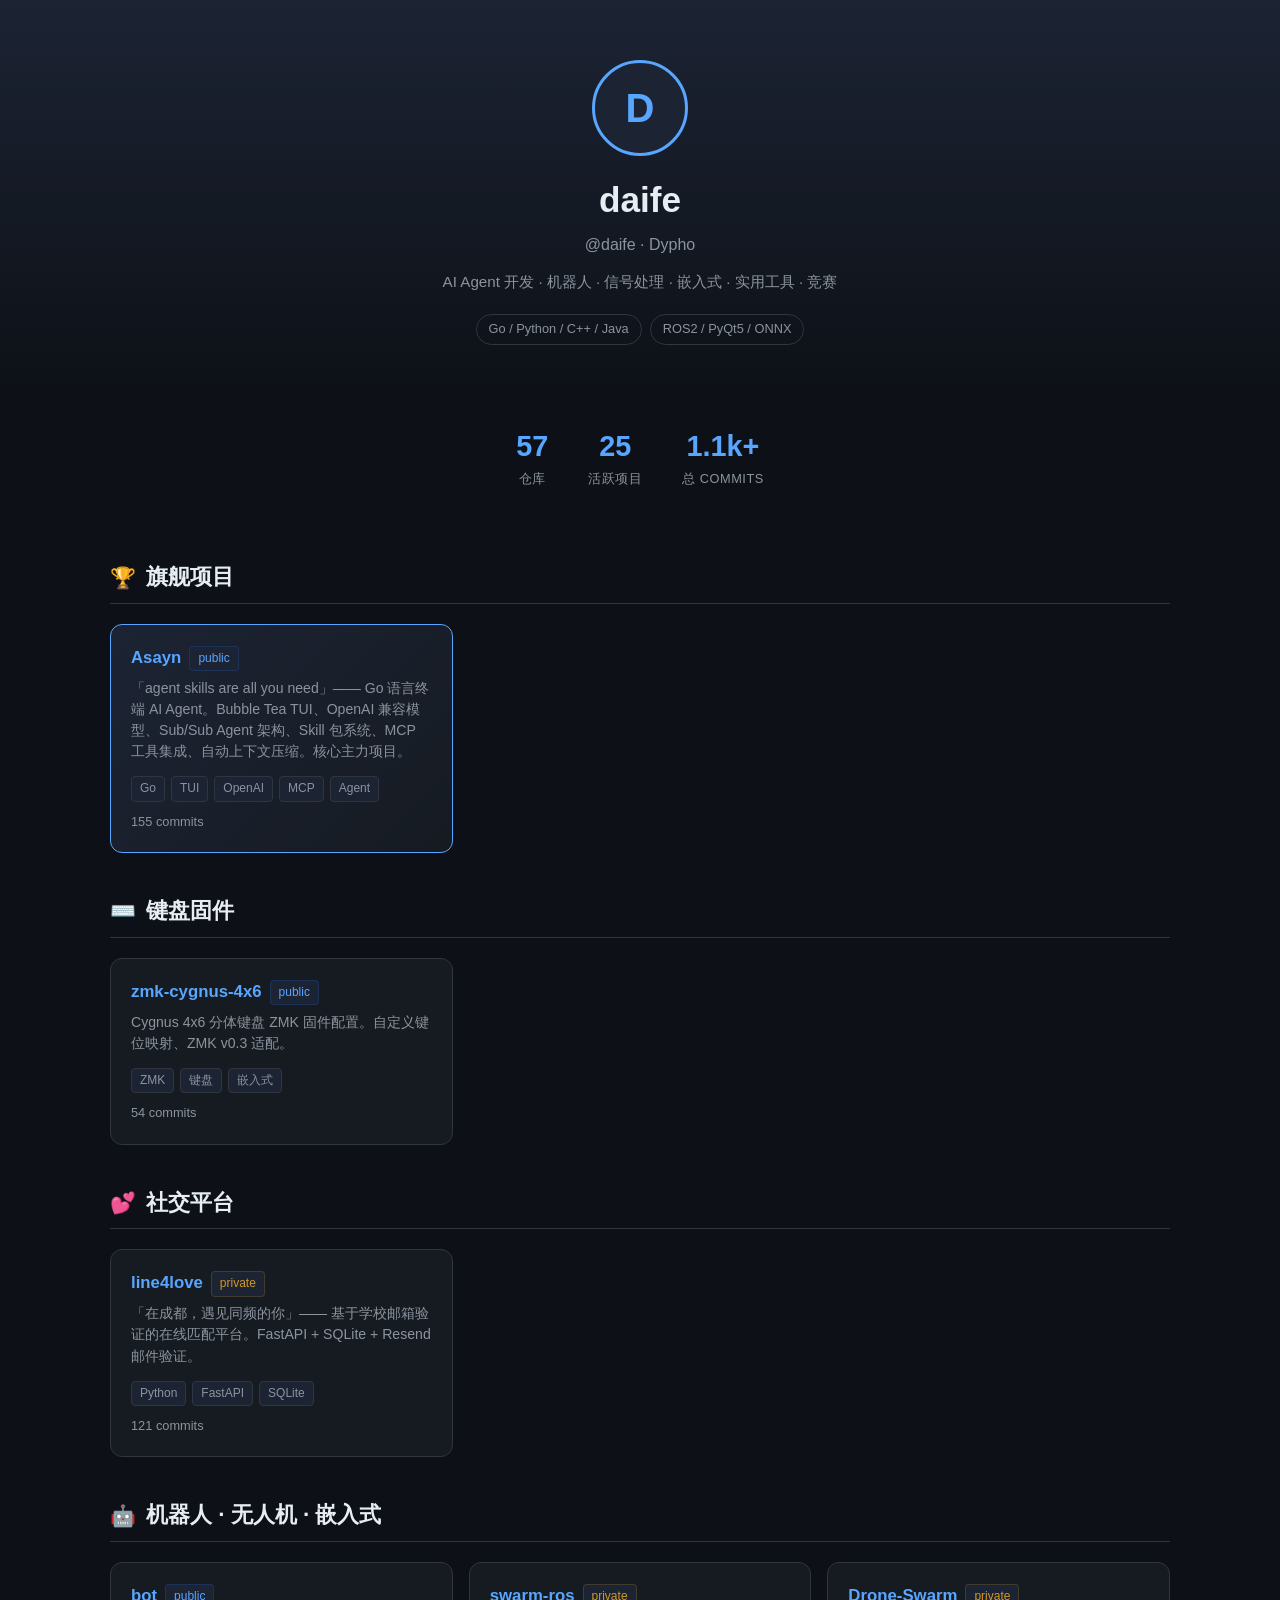
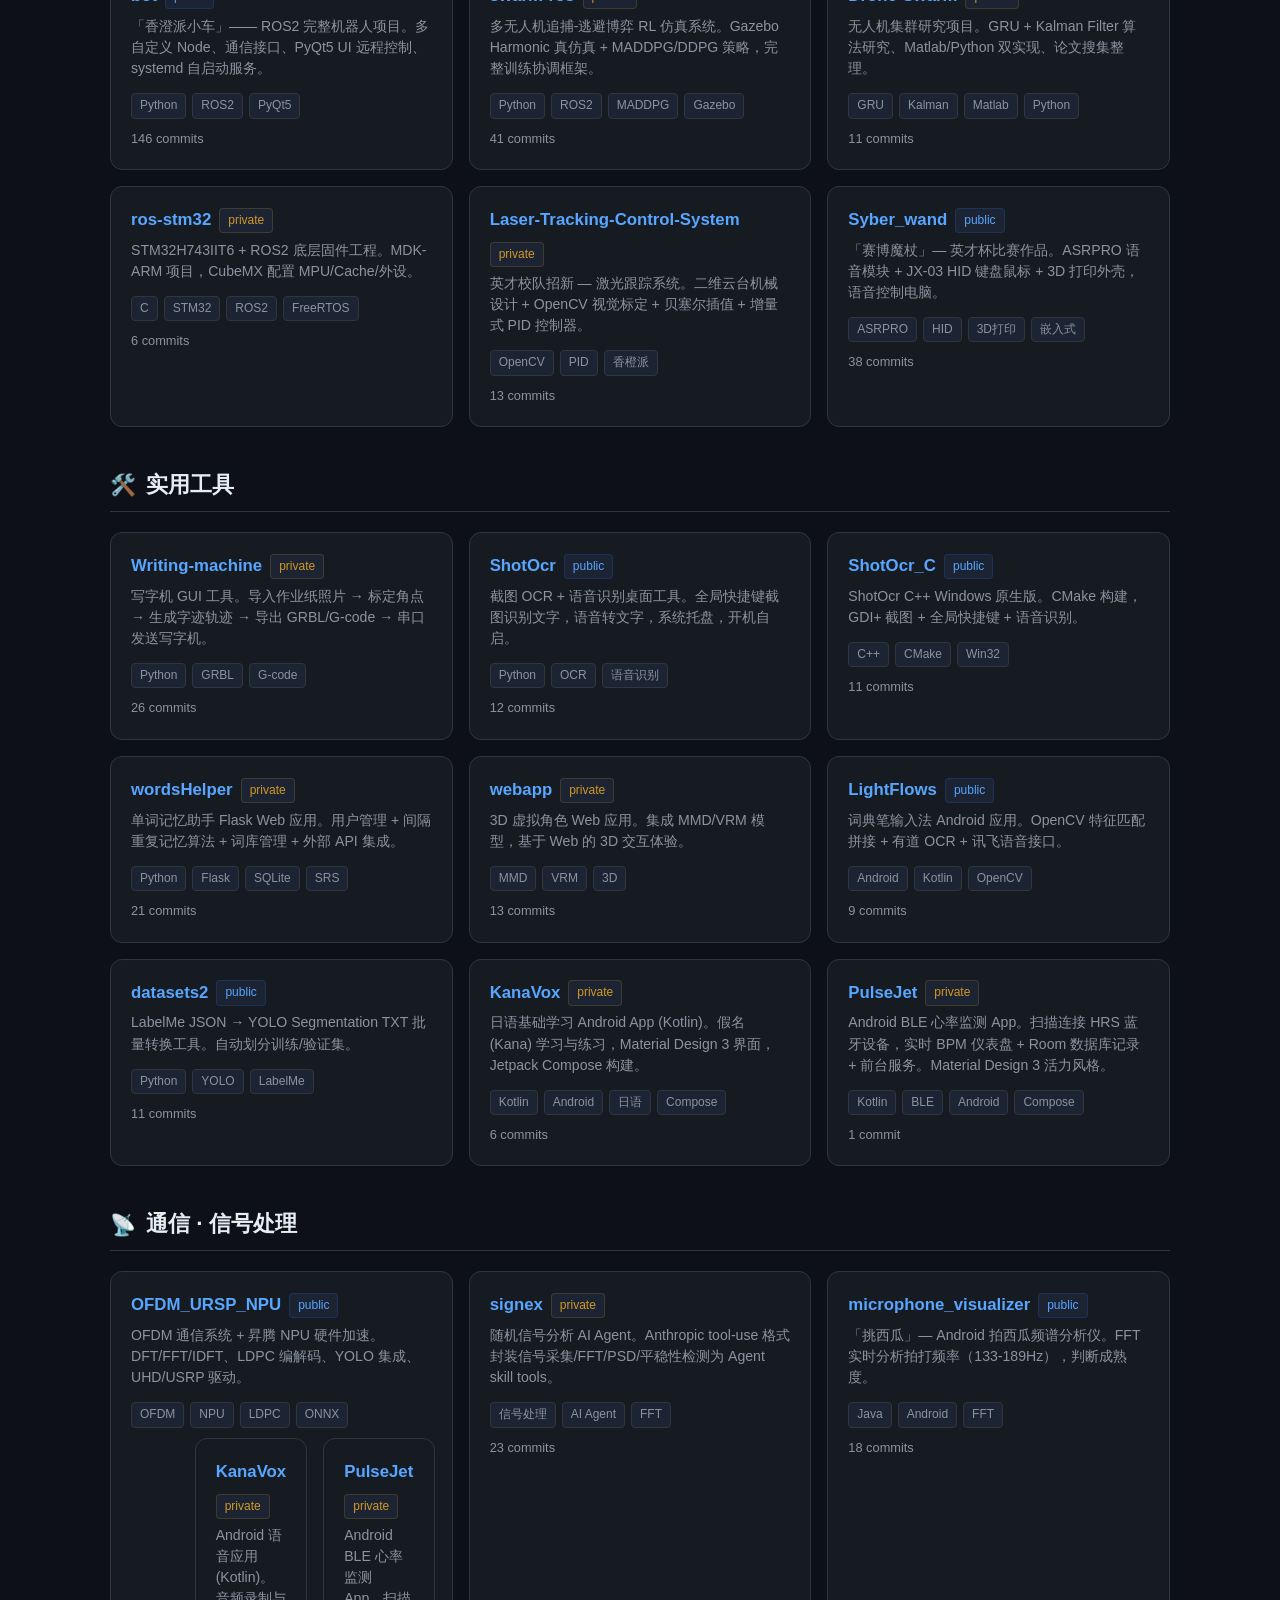
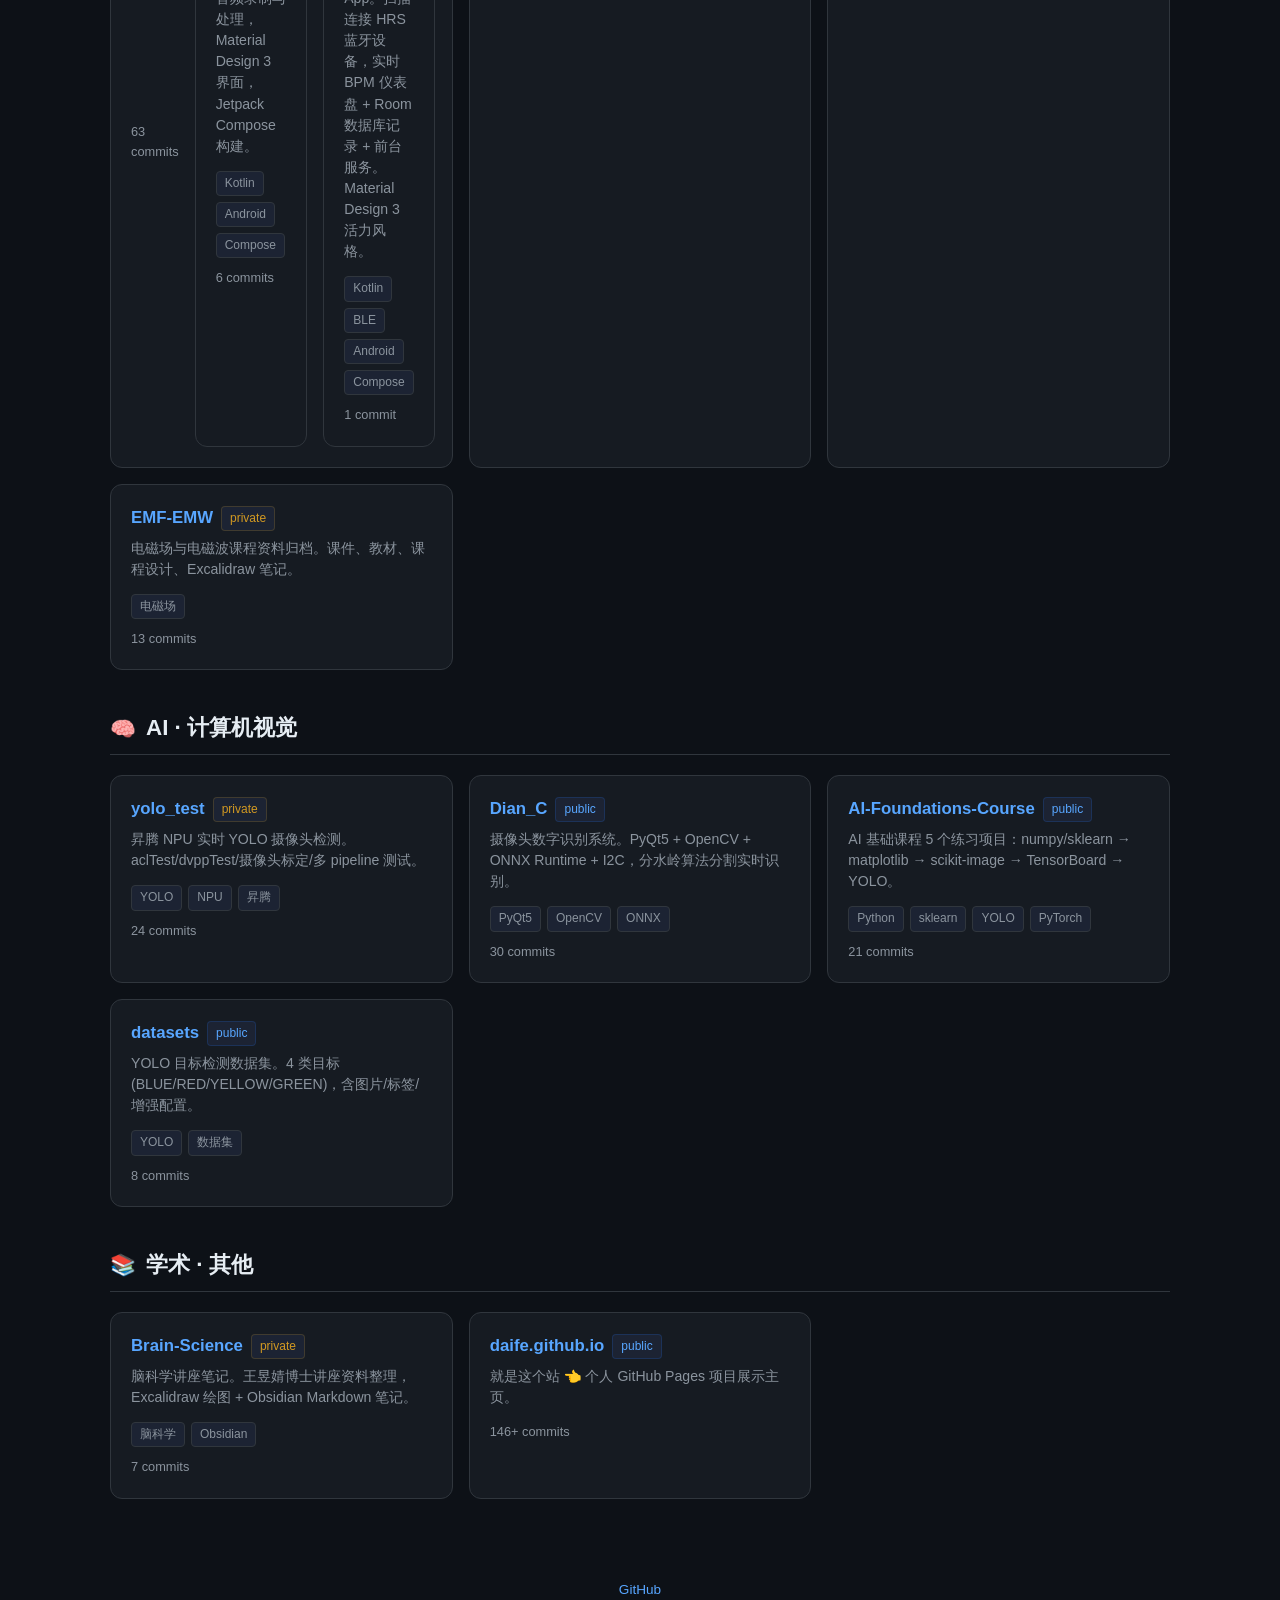
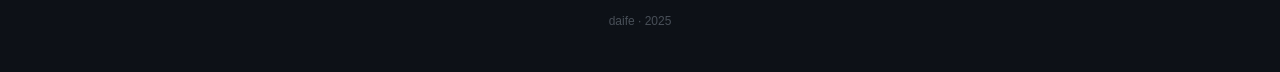
==== commit 0f95db2e: "fix: correct KanaVox description (Japanese learning) and fix card nesting" ====
--- a/index.html
+++ b/index.html
@@ -198,6 +198,20 @@
 <div class="meta"><span>11 commits</span></div>
 </div>
 
+
+<div class="repo-card">
+<div class="title"><a href="https://github.com/daife/KanaVox">KanaVox</a> <span class="tag private">private</span></div>
+<div class="desc">日语基础学习 Android App (Kotlin)。假名 (Kana) 学习与练习，Material Design 3 界面，Jetpack Compose 构建。</div>
+<div class="tags"><span class="tag">Kotlin</span><span class="tag">Android</span><span class="tag">日语</span><span class="tag">Compose</span></div>
+<div class="meta"><span>6 commits</span></div>
+</div>
+
+<div class="repo-card">
+<div class="title"><a href="https://github.com/daife/PulseJet">PulseJet</a> <span class="tag private">private</span></div>
+<div class="desc">Android BLE 心率监测 App。扫描连接 HRS 蓝牙设备，实时 BPM 仪表盘 + Room 数据库记录 + 前台服务。Material Design 3 活力风格。</div>
+<div class="tags"><span class="tag">Kotlin</span><span class="tag">BLE</span><span class="tag">Android</span><span class="tag">Compose</span></div>
+<div class="meta"><span>1 commit</span></div>
+</div>
 </div>
 </section>
 
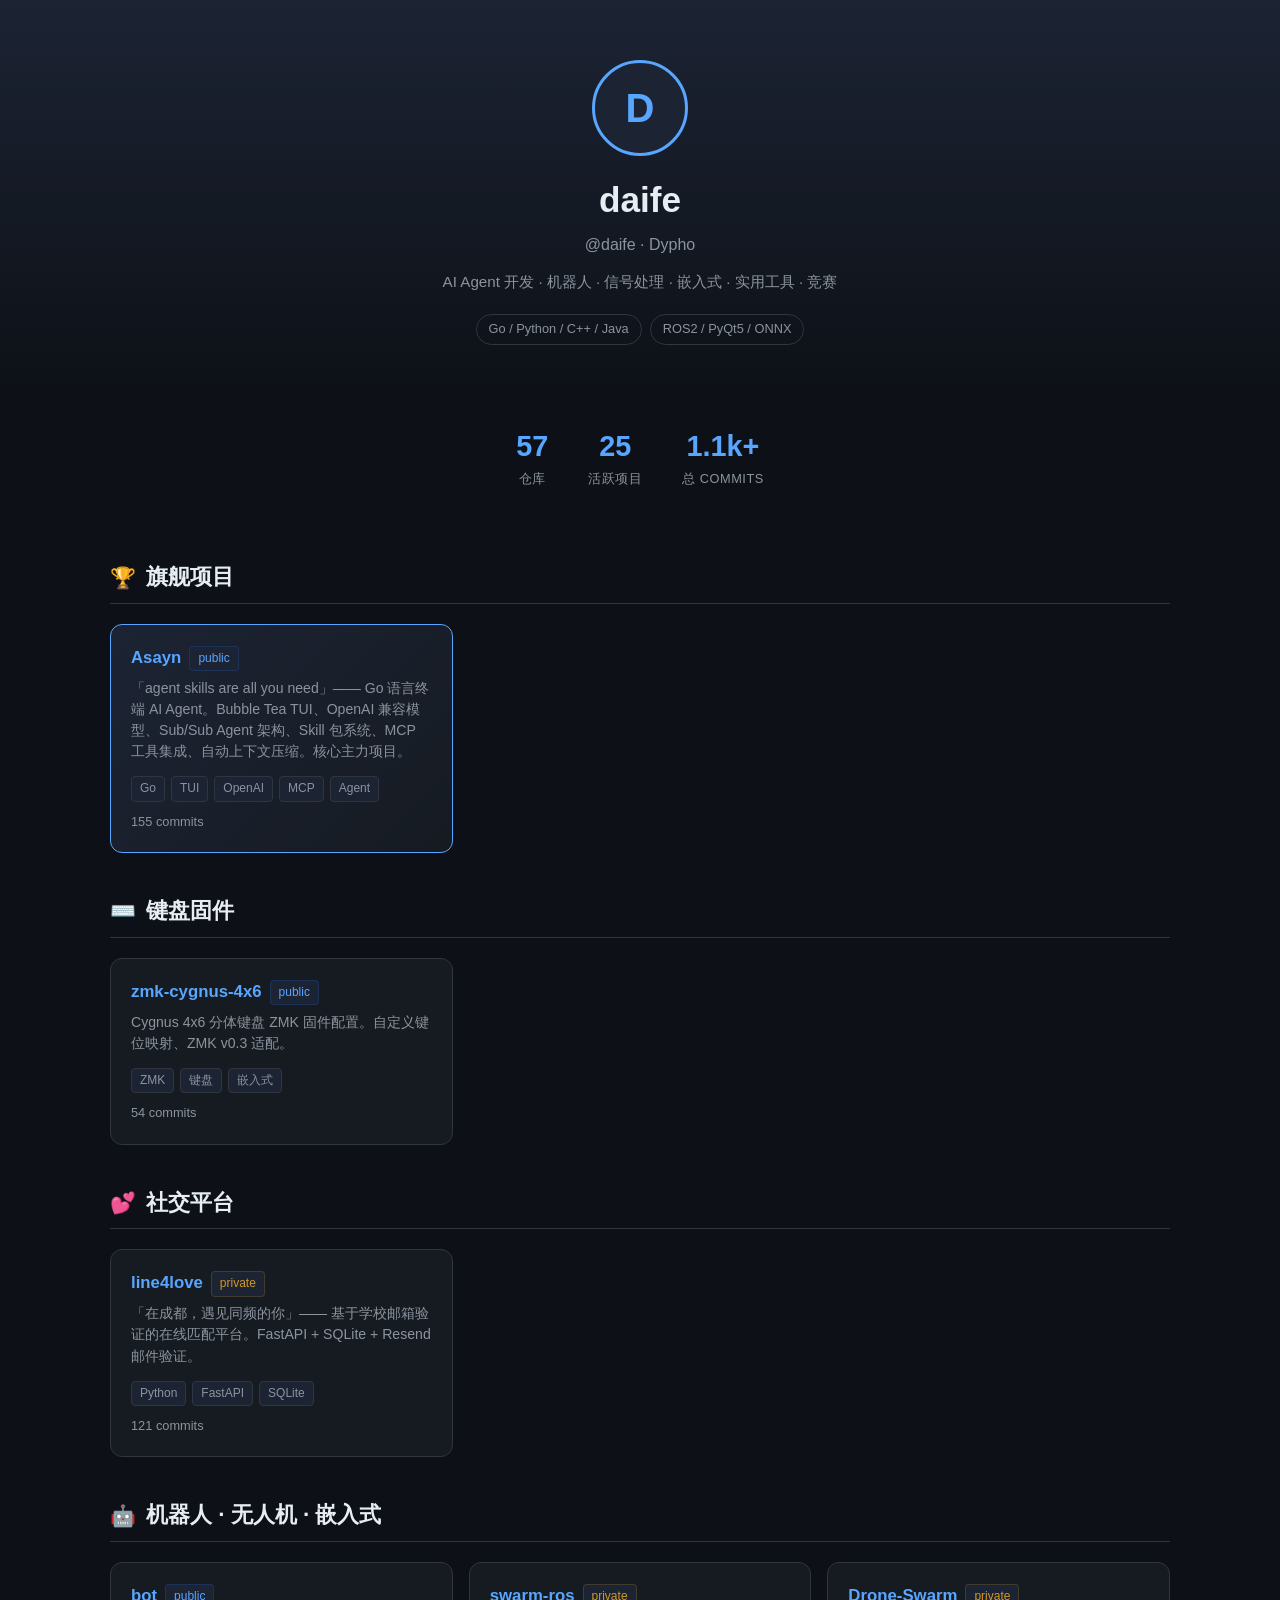
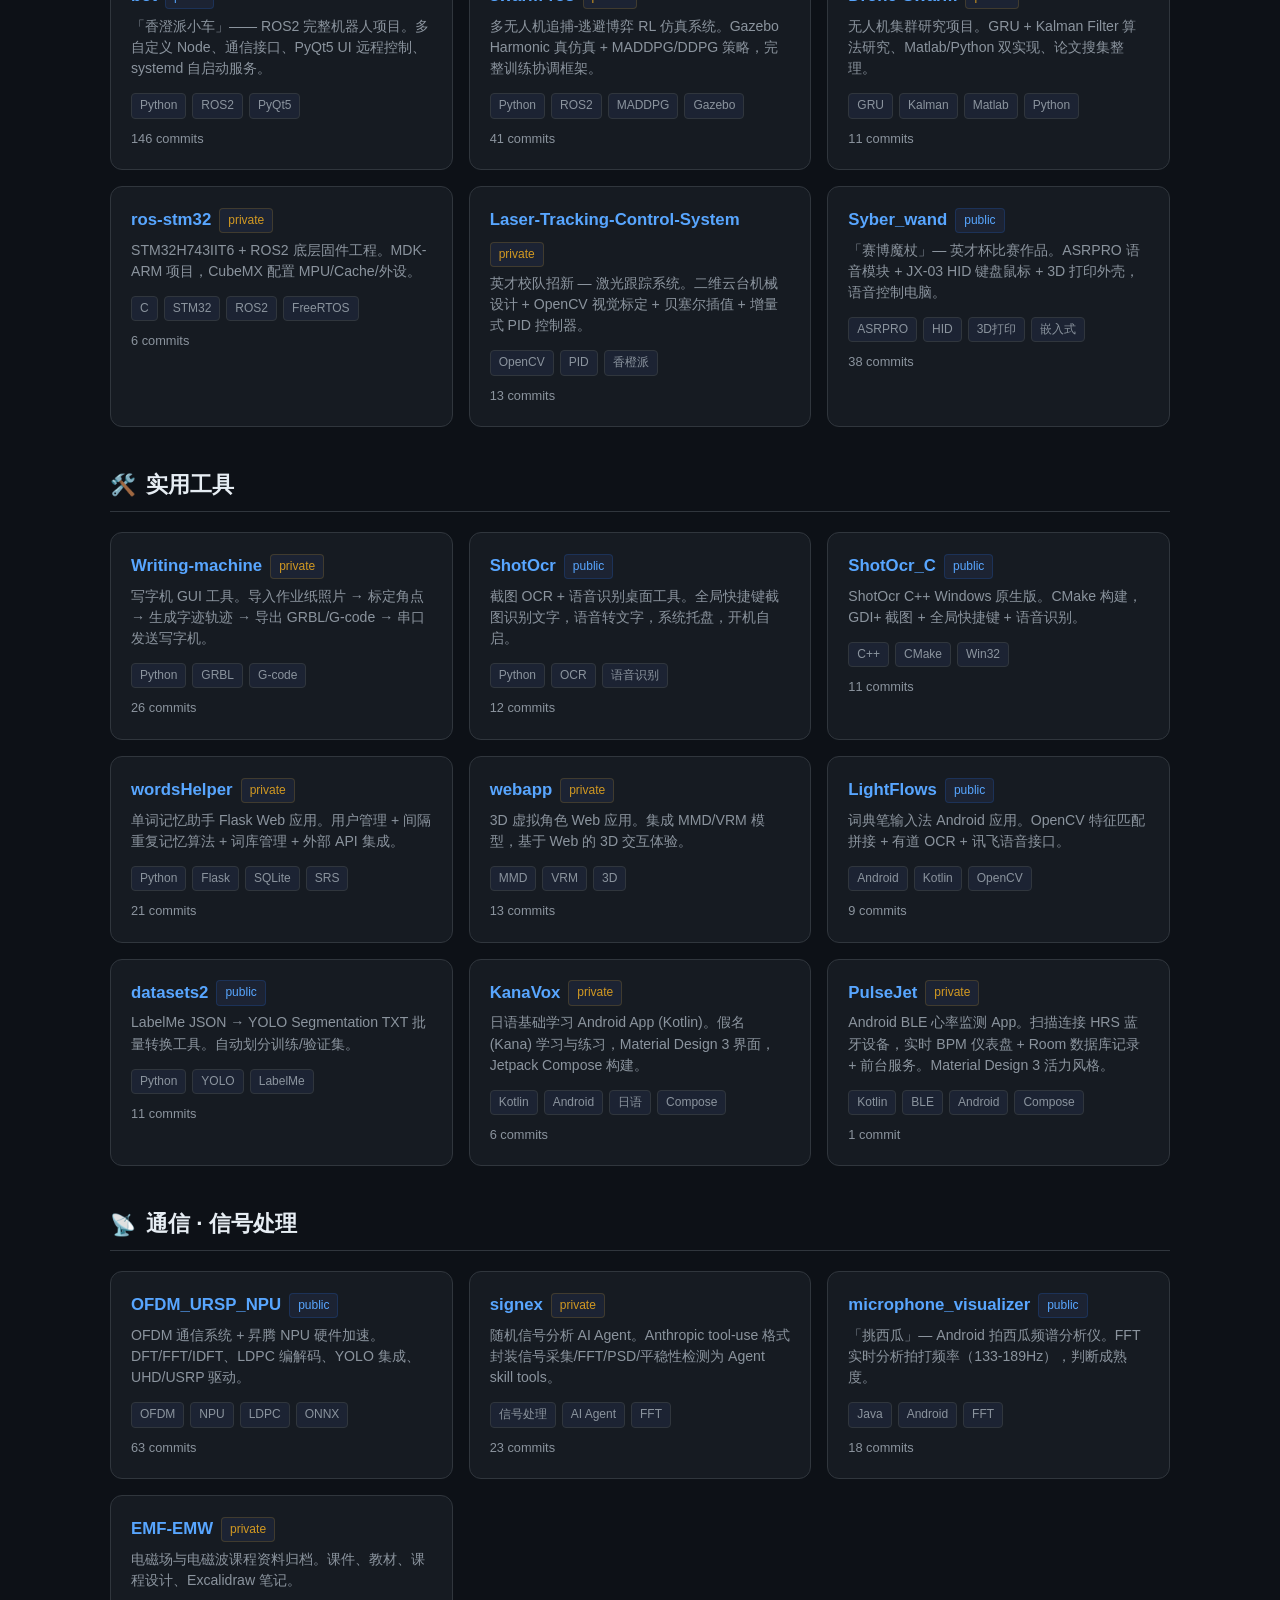
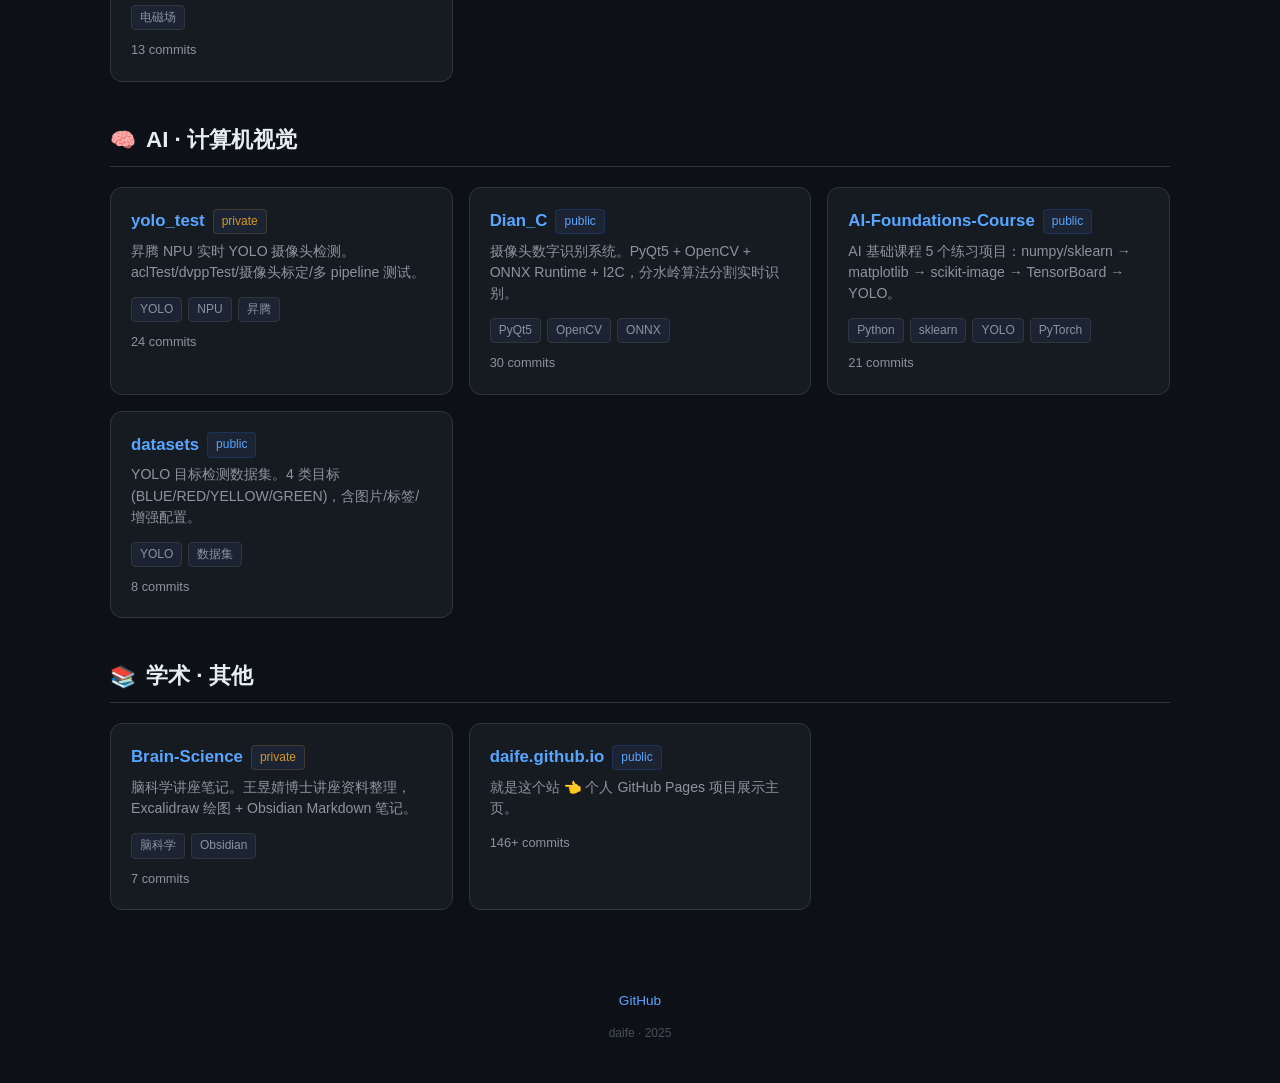
==== commit 9ab2ea97: "fix: remove duplicate KanaVox/PulseJet from 通信 section, keep only in 实用工具" ====
--- a/index.html
+++ b/index.html
@@ -224,18 +224,8 @@
 <div class="desc">OFDM 通信系统 + 昇腾 NPU 硬件加速。DFT/FFT/IDFT、LDPC 编解码、YOLO 集成、UHD/USRP 驱动。</div>
 <div class="tags"><span class="tag">OFDM</span><span class="tag">NPU</span><span class="tag">LDPC</span><span class="tag">ONNX</span></div>
 <div class="meta"><span>63 commits</span>
-<div class="repo-card">
-<div class="title"><a href="https://github.com/daife/KanaVox">KanaVox</a> <span class="tag private">private</span></div>
-<div class="desc">Android 语音应用 (Kotlin)。音频录制与处理，Material Design 3 界面，Jetpack Compose 构建。</div>
-<div class="tags"><span class="tag">Kotlin</span><span class="tag">Android</span><span class="tag">Compose</span></div>
-<div class="meta"><span>6 commits</span></div>
-</div>
-<div class="repo-card">
-<div class="title"><a href="https://github.com/daife/PulseJet">PulseJet</a> <span class="tag private">private</span></div>
-<div class="desc">Android BLE 心率监测 App。扫描连接 HRS 蓝牙设备，实时 BPM 仪表盘 + Room 数据库记录 + 前台服务。Material Design 3 活力风格。</div>
-<div class="tags"><span class="tag">Kotlin</span><span class="tag">BLE</span><span class="tag">Android</span><span class="tag">Compose</span></div>
-<div class="meta"><span>1 commit</span></div>
-</div></div>
+
+</div>
 </div>
 
 <div class="repo-card">
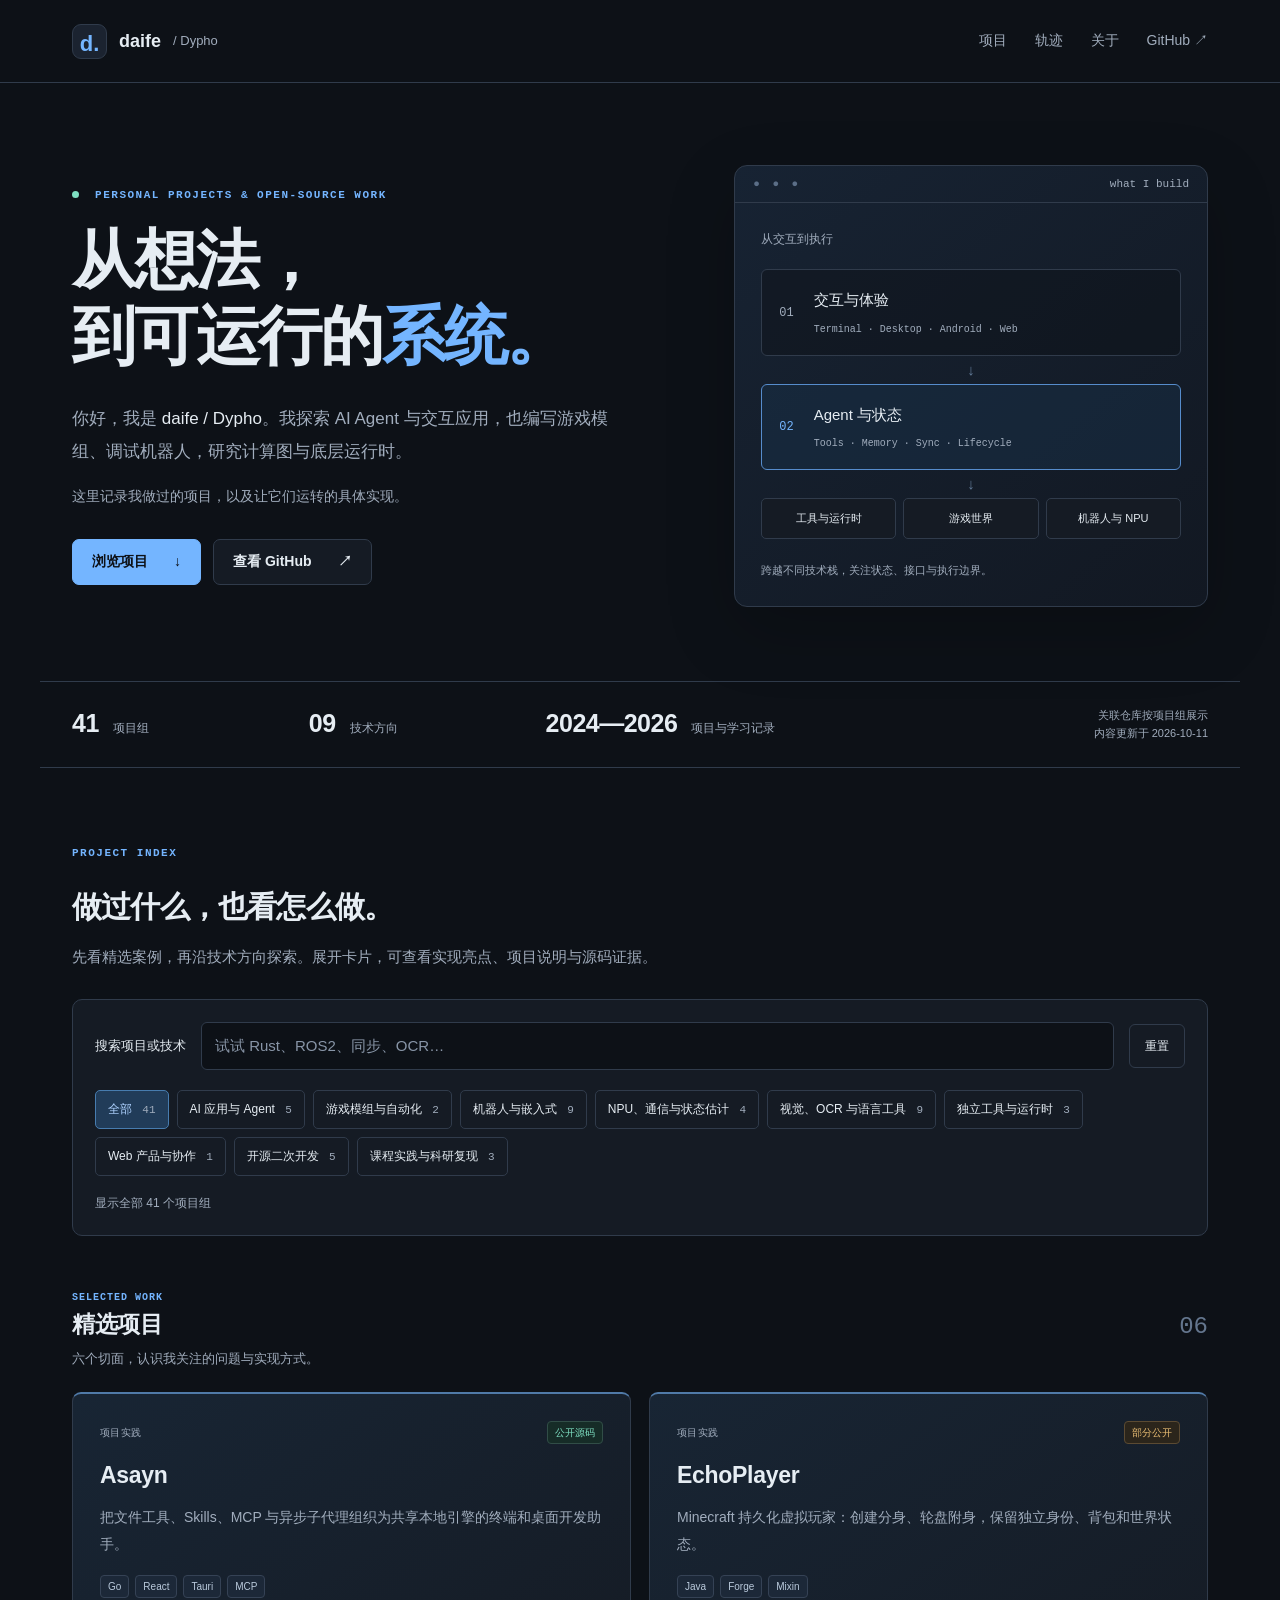
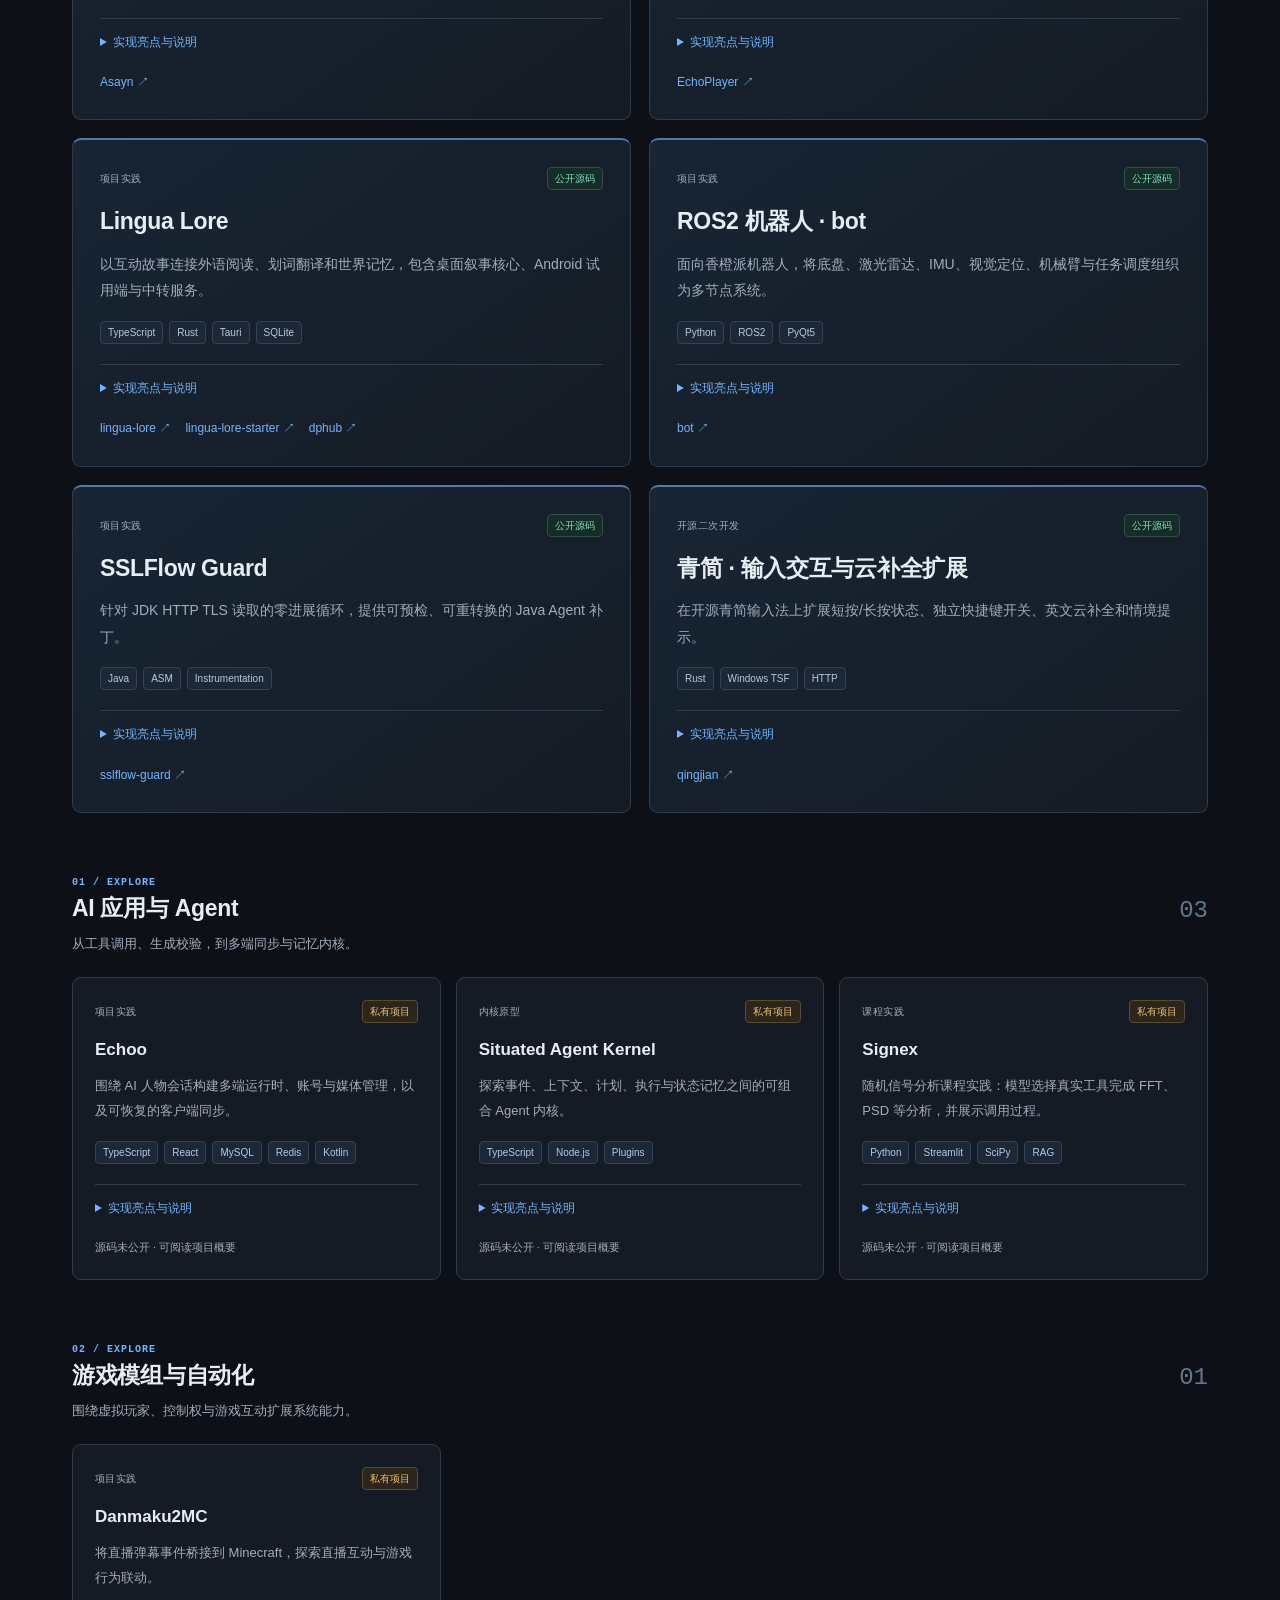
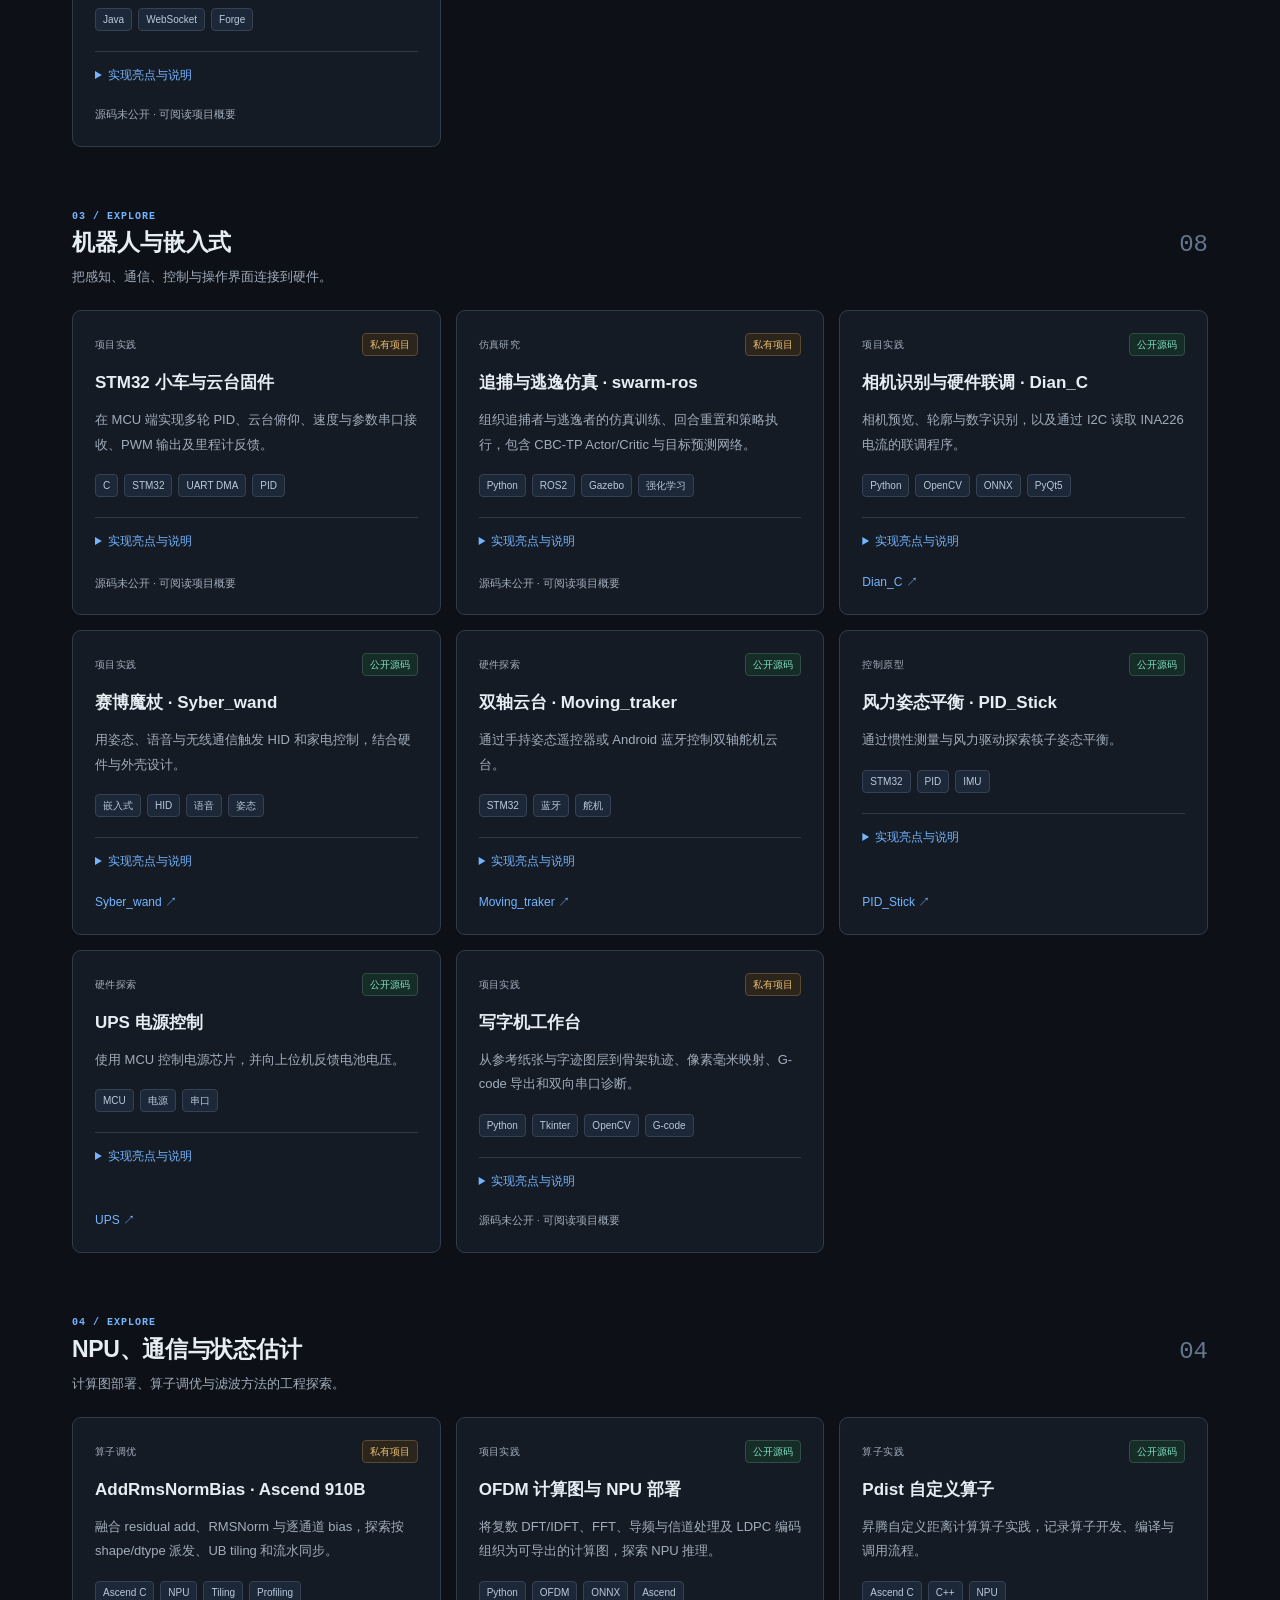
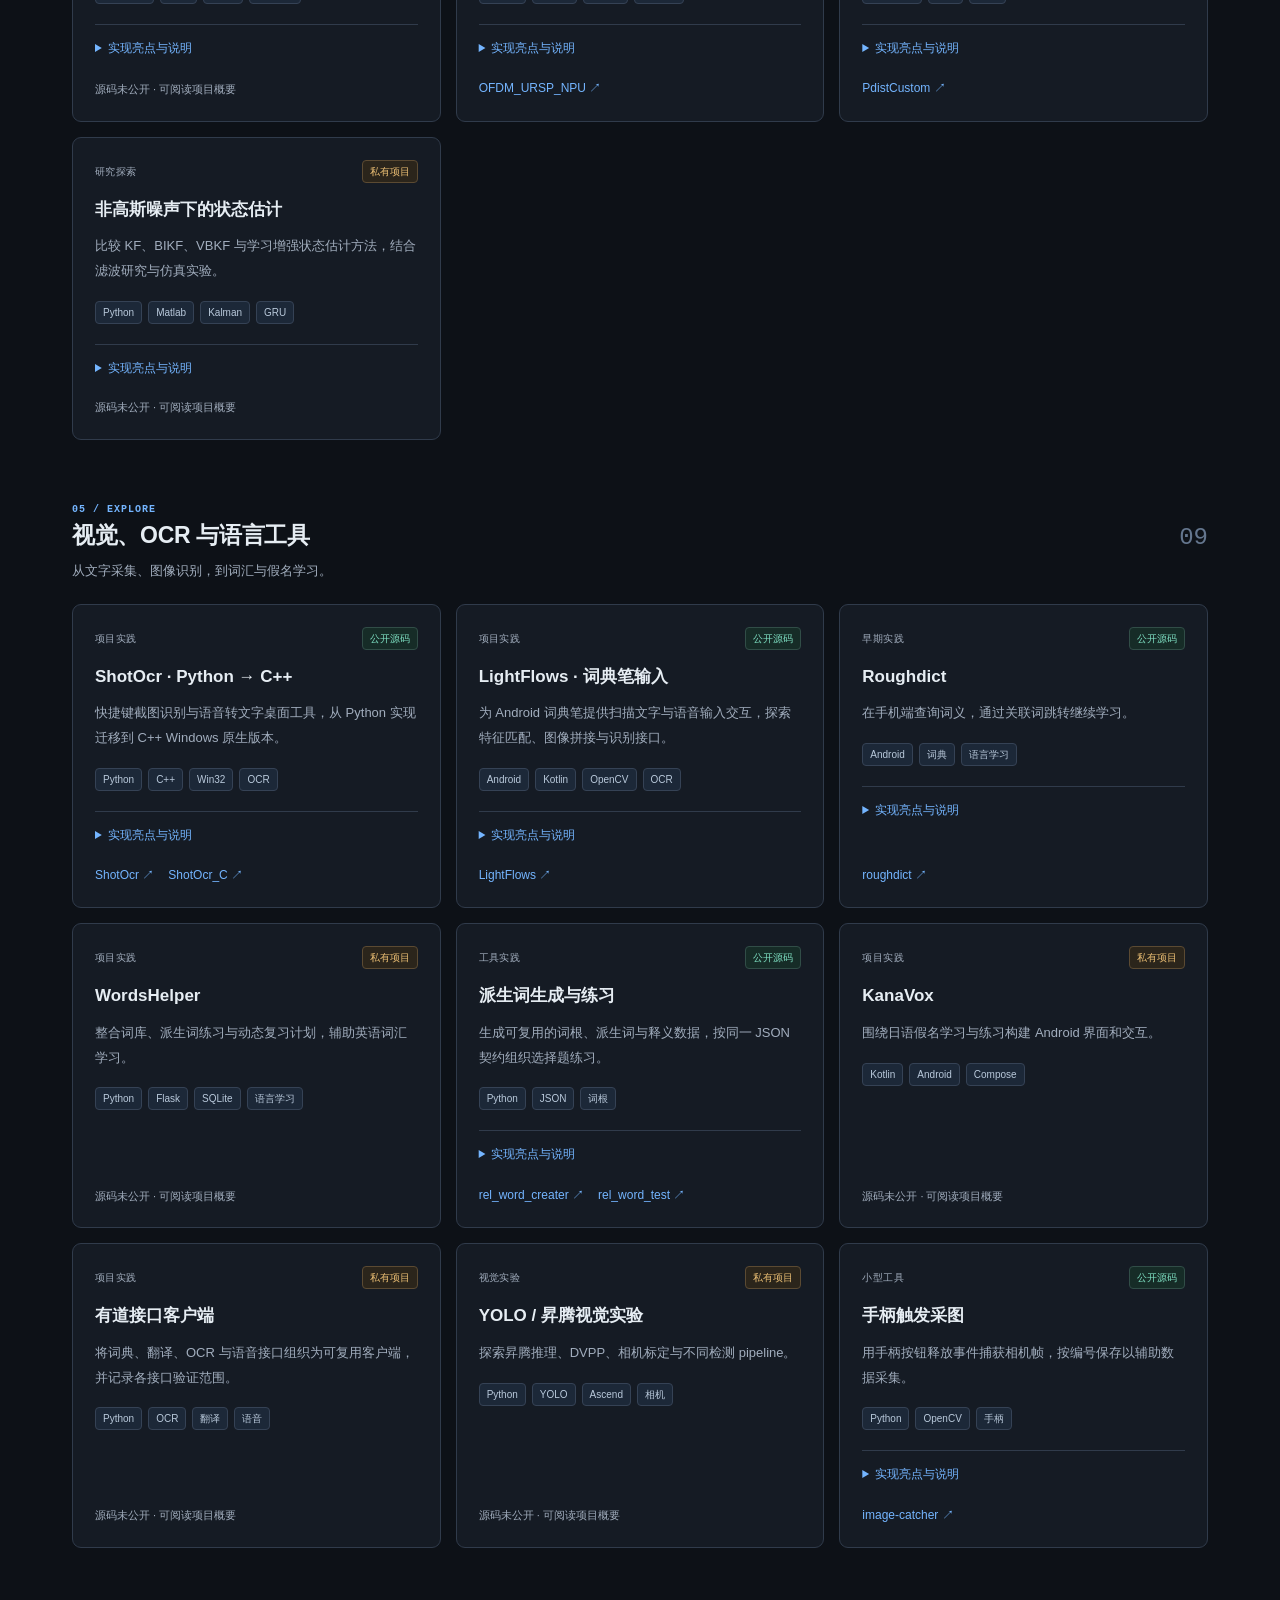
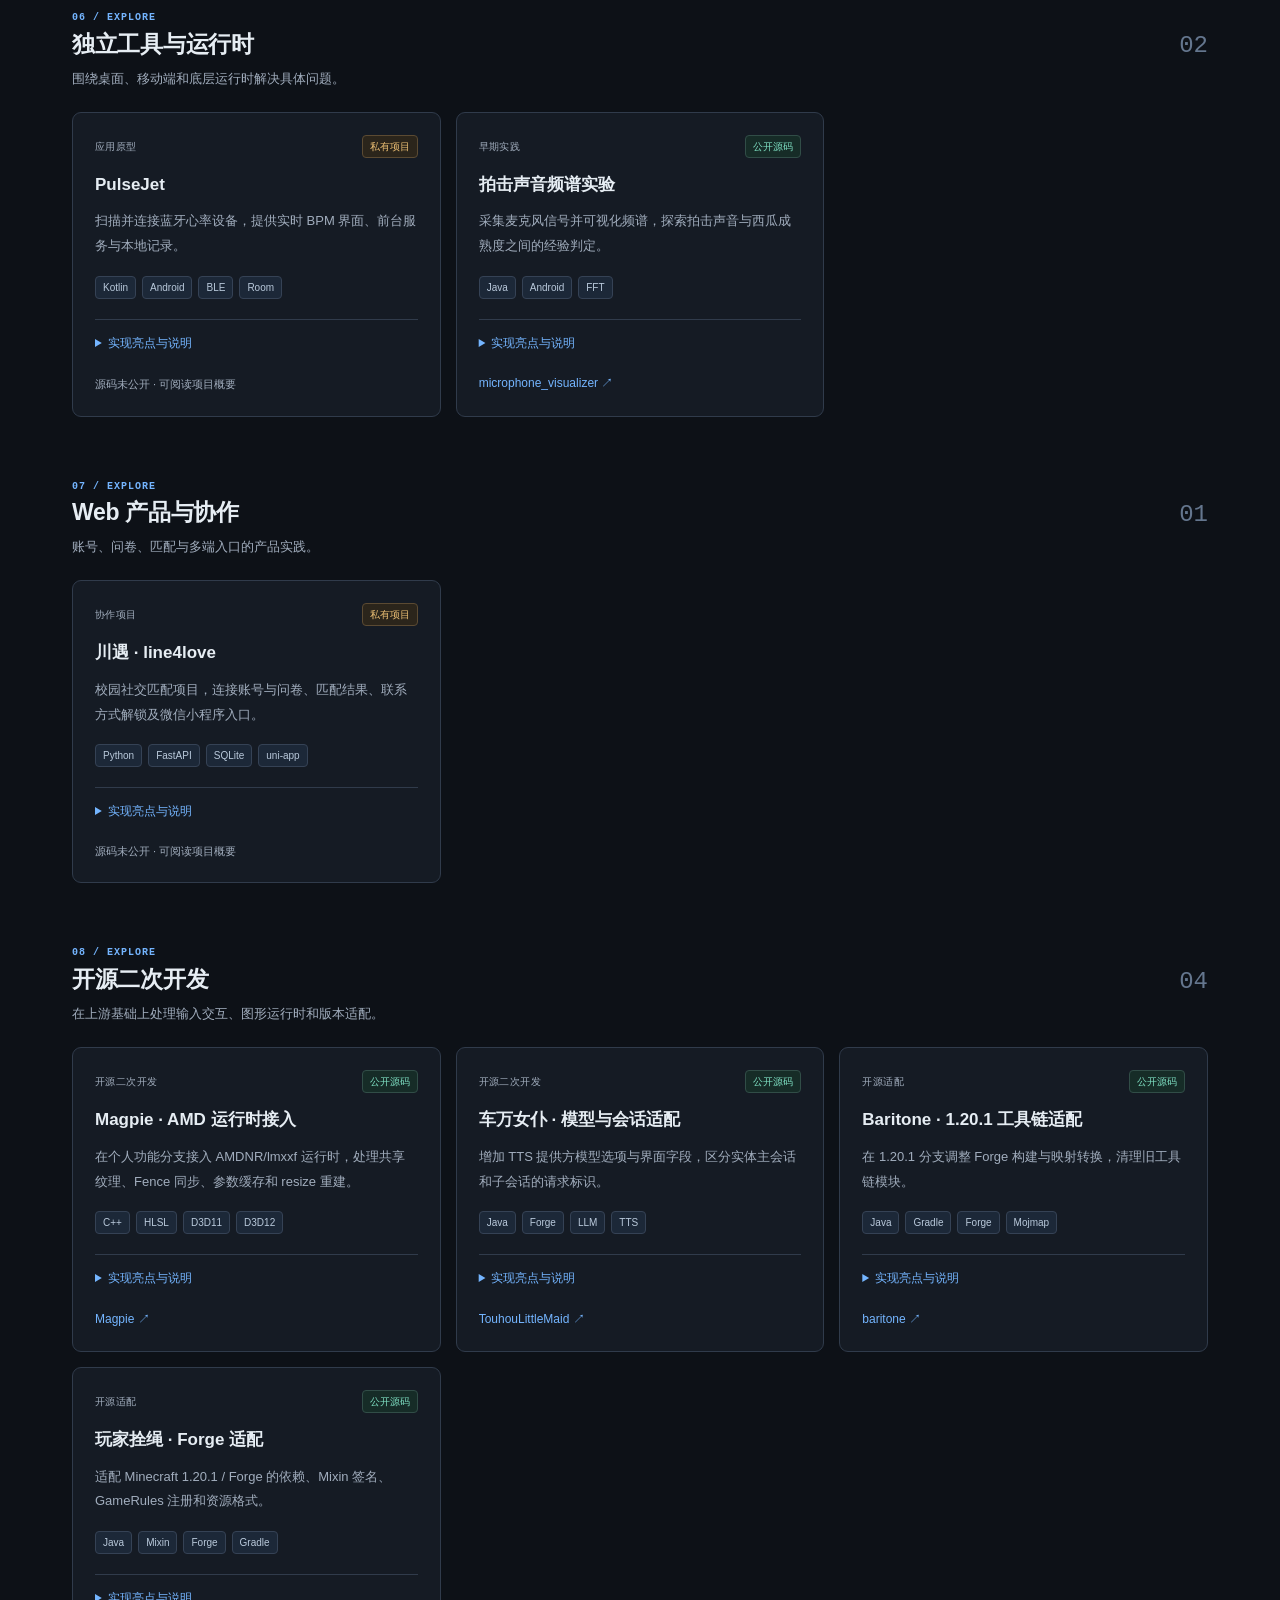
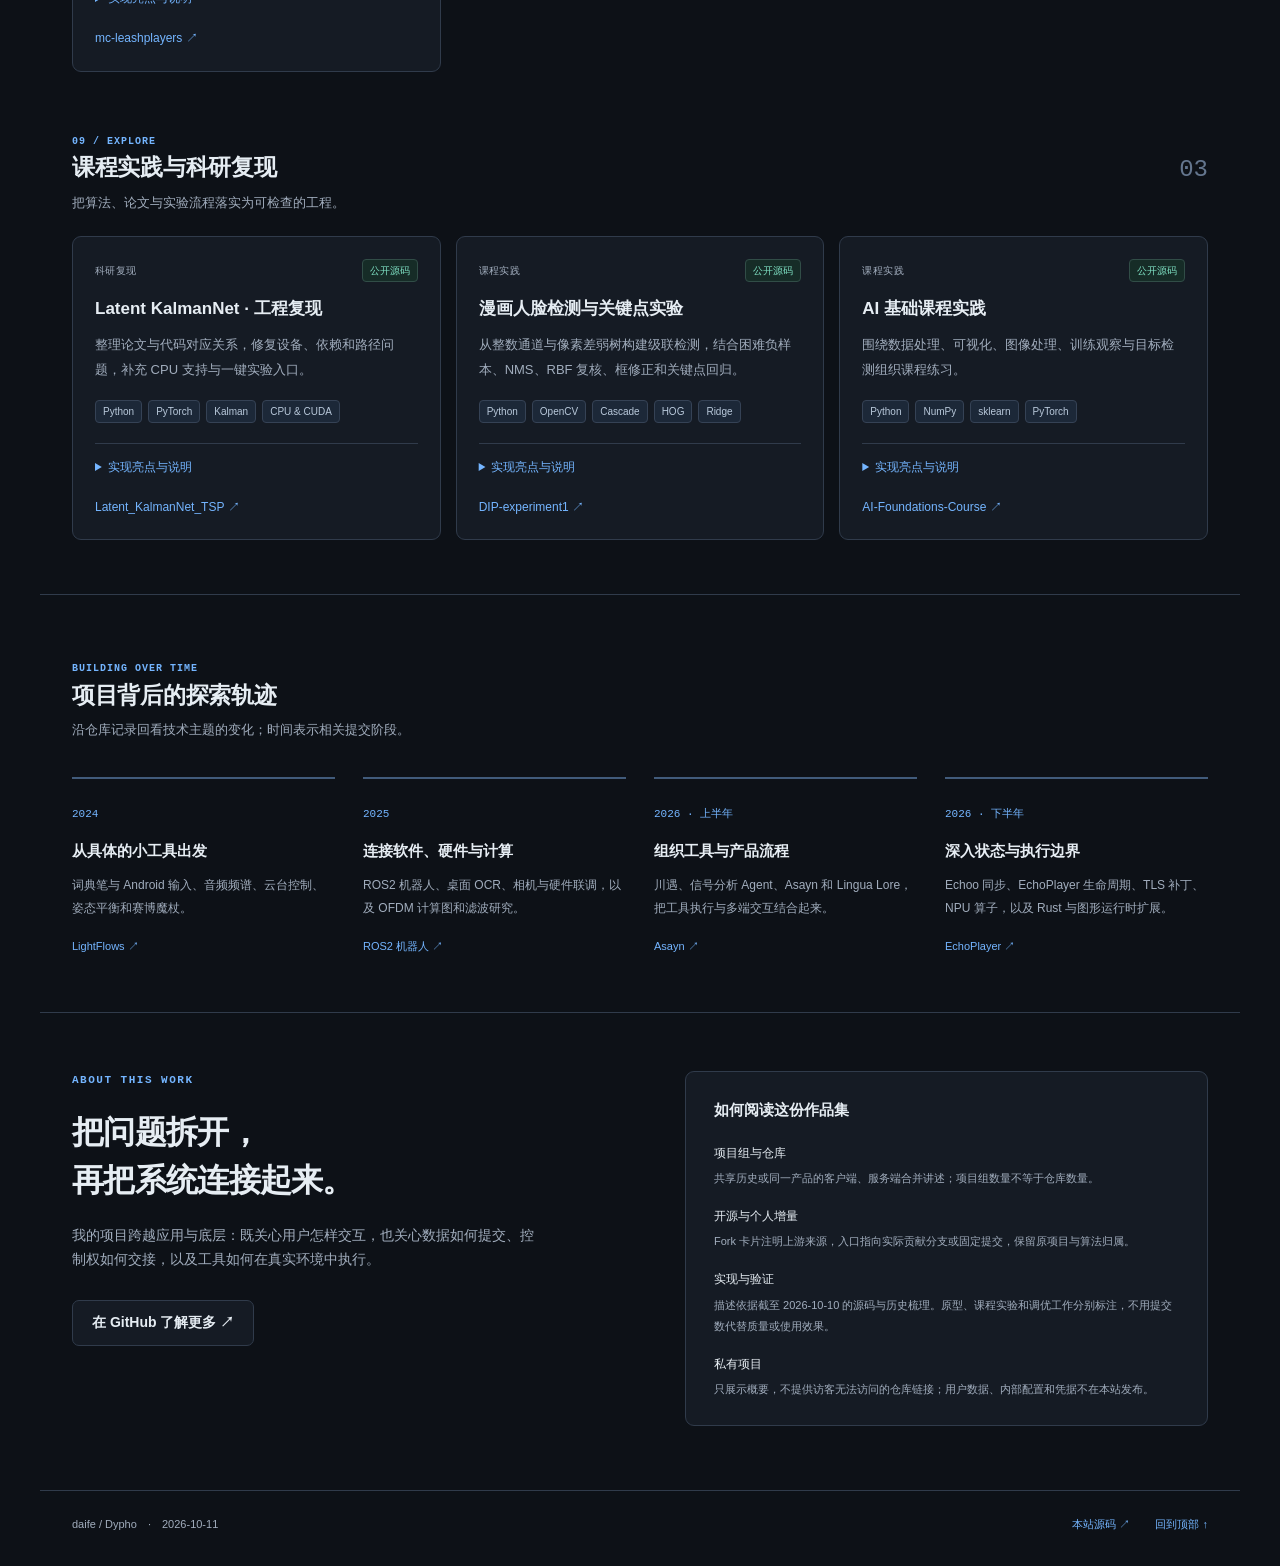
==== commit d31b9a6a: "feat: enrich portfolio with grouped projects and source evidence" ====
--- a/index.html
+++ b/index.html
@@ -2,313 +2,202 @@
 <html lang="zh-CN">
 <head>
 <meta charset="UTF-8">
-<meta name="viewport" content="width=device-width, initial-scale=1.0">
-<title>daife · project portfolio</title>
-<style>
-:root{--bg:#0d1117;--bg2:#161b22;--bg3:#1c2333;--border:#30363d;--text:#e6edf3;--text2:#8b949e;--accent:#58a6ff;--green:#3fb950;--orange:#d29922;--purple:#bc8cff;--pink:#f778ba;--red:#f85149;--card-bg:#161b22}
-*{margin:0;padding:0;box-sizing:border-box}
-body{font-family:-apple-system,BlinkMacSystemFont,'Segoe UI',Helvetica,Arial,sans-serif;background:var(--bg);color:var(--text);line-height:1.6}
-a{color:var(--accent);text-decoration:none}
-a:hover{text-decoration:underline}
-.container{max-width:1100px;margin:0 auto;padding:0 20px}
-.header{text-align:center;padding:60px 20px 40px;background:linear-gradient(180deg,var(--bg3) 0%,var(--bg) 100%)}
-.avatar{width:96px;height:96px;border-radius:50%;border:3px solid var(--accent);margin-bottom:16px;background:var(--bg3);display:inline-flex;align-items:center;justify-content:center;font-size:40px;color:var(--accent);font-weight:700}
-.header h1{font-size:2.2rem;font-weight:700;margin-bottom:4px}
-.header .handle{color:var(--text2);font-size:1rem;margin-bottom:12px}
-.header .bio{color:var(--text2);max-width:500px;margin:0 auto 20px;font-size:0.95rem}
-.header .badge{display:inline-block;padding:4px 12px;border-radius:20px;font-size:0.8rem;margin:0 4px 8px;border:1px solid var(--border);color:var(--text2)}
-.stats{display:flex;justify-content:center;gap:40px;padding:30px 0;flex-wrap:wrap}
-.stat{text-align:center}
-.stat-num{font-size:1.8rem;font-weight:700;color:var(--accent)}
-.stat-label{font-size:0.8rem;color:var(--text2);text-transform:uppercase;letter-spacing:0.5px}
-.category{margin:40px 0}
-.category h2{font-size:1.4rem;font-weight:600;margin-bottom:20px;padding-bottom:8px;border-bottom:1px solid var(--border);display:flex;align-items:center;gap:10px}
-.category h2 .emoji{font-size:1.3rem}
-.repo-grid{display:grid;grid-template-columns:repeat(auto-fill,minmax(340px,1fr));gap:16px}
-.repo-card{background:var(--card-bg);border:1px solid var(--border);border-radius:12px;padding:20px;transition:border-color 0.2s,transform 0.15s}
-.repo-card:hover{border-color:var(--accent);transform:translateY(-2px)}
-.repo-card .title{font-size:1.05rem;font-weight:600;margin-bottom:6px;display:flex;align-items:center;gap:8px;flex-wrap:wrap}
-.repo-card .title a{color:var(--accent)}
-.repo-card .desc{color:var(--text2);font-size:0.88rem;margin-bottom:14px;line-height:1.5}
-.repo-card .tags{display:flex;flex-wrap:wrap;gap:6px;margin-bottom:10px}
-.repo-card .tag{padding:2px 8px;border-radius:4px;font-size:0.75rem;font-weight:500;background:var(--bg3);color:var(--text2);border:1px solid var(--border)}
-.repo-card .tag.public{border-color:#1f6feb33;color:var(--accent)}
-.repo-card .tag.private{border-color:#d2992233;color:var(--orange)}
-.repo-card .meta{display:flex;gap:16px;font-size:0.8rem;color:var(--text2)}
-.repo-card .meta span{display:flex;align-items:center;gap:4px}
-.highlight-card{background:linear-gradient(135deg,var(--bg3) 0%,var(--card-bg) 100%);border-color:var(--accent);border-width:1.5px}
-.footer{text-align:center;padding:40px 20px;color:var(--text2);font-size:0.85rem}
-.footer a{margin:0 10px}
-@media(max-width:640px){.repo-grid{grid-template-columns:1fr}.stats{gap:20px}.header{padding:40px 20px 20px}.header h1{font-size:1.6rem}}
-</style>
+<meta name="viewport" content="width=device-width, initial-scale=1">
+<meta name="color-scheme" content="dark">
+<meta name="description" content="daife / Dypho 的个人项目作品集：AI Agent、多端应用、Minecraft 模组、ROS2 机器人、NPU 算子与开源工程。探索具体实现、技术亮点与公开源码。">
+<meta property="og:title" content="daife · 从想法到可运行的系统">
+<meta property="og:description" content="AI Agent、游戏系统、机器人与底层工程。项目概要、实现亮点和公开源码。">
+<meta property="og:type" content="website">
+<meta property="og:url" content="https://daife.github.io/">
+<meta name="theme-color" content="#0d1117">
+<link rel="canonical" href="https://daife.github.io/">
+<link rel="icon" href="assets/favicon.svg" type="image/svg+xml">
+<link rel="stylesheet" href="assets/style.css">
+<script src="assets/app.js" defer></script>
+<title>daife · 个人项目与开源实践</title>
 </head>
 <body>
-
-<header class="header">
-<div class="avatar">D</div>
-<h1>daife</h1>
-<div class="handle">@daife · Dypho</div>
-<div class="bio">AI Agent 开发 · 机器人 · 信号处理 · 嵌入式 · 实用工具 · 竞赛</div>
-<div><span class="badge">Go / Python / C++ / Java</span><span class="badge">ROS2 / PyQt5 / ONNX</span></div>
-</header>
-
-<div class="container">
-
-<div class="stats">
-<div class="stat"><div class="stat-num">57</div><div class="stat-label">仓库</div></div>
-<div class="stat"><div class="stat-num">25</div><div class="stat-label">活跃项目</div></div>
-<div class="stat"><div class="stat-num">1.1k+</div><div class="stat-label">总 Commits</div></div>
-</div>
-
-<section class="category">
-<h2><span class="emoji">🏆</span> 旗舰项目</h2>
-<div class="repo-grid">
-<div class="repo-card highlight-card">
-<div class="title"><a href="https://github.com/daife/Asayn">Asayn</a> <span class="tag public">public</span></div>
-<div class="desc">「agent skills are all you need」—— Go 语言终端 AI Agent。Bubble Tea TUI、OpenAI 兼容模型、Sub/Sub Agent 架构、Skill 包系统、MCP 工具集成、自动上下文压缩。核心主力项目。</div>
-<div class="tags"><span class="tag">Go</span><span class="tag">TUI</span><span class="tag">OpenAI</span><span class="tag">MCP</span><span class="tag">Agent</span></div>
-<div class="meta"><span>155 commits</span></div>
-</div>
-</div>
+<a class="skip-link" href="#main">跳到主要内容</a>
+<header class="site-header"><div class="container header-row"><a class="brand" href="#top" aria-label="daife 首页"><span class="brand-mark" aria-hidden="true">d.</span> daife <span class="brand-sub">/ Dypho</span></a><nav aria-label="主导航"><a href="#projects">项目</a><a href="#journey">轨迹</a><a href="#about">关于</a><a href="https://github.com/daife">GitHub ↗</a></nav></div></header>
+<main id="main">
+<section class="hero container" id="top">
+<div class="hero-copy"><p class="eyebrow"><span class="status-dot" aria-hidden="true"></span> PERSONAL PROJECTS & OPEN-SOURCE WORK</p><h1>从想法，<br>到可运行的<span>系统。</span></h1><p class="hero-intro">你好，我是 <strong>daife / Dypho</strong>。我探索 AI Agent 与交互应用，也编写游戏模组、调试机器人，研究计算图与底层运行时。</p><p class="hero-sub">这里记录我做过的项目，以及让它们运转的具体实现。</p><div class="hero-actions"><a class="button primary" href="#projects">浏览项目 <span aria-hidden="true">↓</span></a><a class="button secondary" href="https://github.com/daife">查看 GitHub <span aria-hidden="true">↗</span></a></div></div>
+<div class="system-map" aria-label="技术方向：交互体验连接 Agent 与状态管理，再连接工具、游戏和硬件"><div class="map-head"><span class="map-dots" aria-hidden="true">● ● ●</span><span>what I build</span></div><div class="map-body"><p class="map-caption">从交互到执行</p><div class="map-layer"><span class="layer-index">01</span><div><strong>交互与体验</strong><small>Terminal · Desktop · Android · Web</small></div></div><div class="map-connector" aria-hidden="true">↓</div><div class="map-layer map-focus"><span class="layer-index">02</span><div><strong>Agent 与状态</strong><small>Tools · Memory · Sync · Lifecycle</small></div></div><div class="map-connector" aria-hidden="true">↓</div><div class="map-targets"><span>工具与运行时</span><span>游戏世界</span><span>机器人与 NPU</span></div><p class="map-foot">跨越不同技术栈，关注状态、接口与执行边界。</p></div></div>
 </section>
-
-
-<section class="category">
-<h2><span class="emoji">⌨️</span> 键盘固件</h2>
-<div class="repo-grid">
-<div class="repo-card">
-<div class="title"><a href="https://github.com/daife/zmk-cygnus-4x6">zmk-cygnus-4x6</a> <span class="tag public">public</span></div>
-<div class="desc">Cygnus 4x6 分体键盘 ZMK 固件配置。自定义键位映射、ZMK v0.3 适配。</div>
-<div class="tags"><span class="tag">ZMK</span><span class="tag">键盘</span><span class="tag">嵌入式</span></div>
-<div class="meta"><span>54 commits</span></div>
-</div>
-</div>
+<div class="overview container"><div><strong>41</strong><span>项目组</span></div><div><strong>09</strong><span>技术方向</span></div><div><strong>2024—2026</strong><span>项目与学习记录</span></div><p>关联仓库按项目组展示<br>内容更新于 2026-10-11</p></div>
+<section class="container showcase" id="projects" aria-label="项目作品集">
+<div class="showcase-intro"><p class="eyebrow">PROJECT INDEX</p><h2>做过什么，也看怎么做。</h2><p>先看精选案例，再沿技术方向探索。展开卡片，可查看实现亮点、项目说明与源码证据。</p></div>
+<div class="explorer" id="explorer" hidden><div class="search-row"><label class="search-label" for="project-search">搜索项目或技术</label><input id="project-search" type="search" placeholder="试试 Rust、ROS2、同步、OCR…" autocomplete="off"><button type="button" class="reset" id="reset-filters">重置</button></div><div class="filters" role="group" aria-label="按技术方向筛选"><button type="button" class="filter active" data-filter="all" aria-pressed="true">全部 <span>41</span></button><button type="button" class="filter" data-filter="agent" aria-pressed="false">AI 应用与 Agent <span>5</span></button><button type="button" class="filter" data-filter="game" aria-pressed="false">游戏模组与自动化 <span>2</span></button><button type="button" class="filter" data-filter="robot" aria-pressed="false">机器人与嵌入式 <span>9</span></button><button type="button" class="filter" data-filter="compute" aria-pressed="false">NPU、通信与状态估计 <span>4</span></button><button type="button" class="filter" data-filter="vision" aria-pressed="false">视觉、OCR 与语言工具 <span>9</span></button><button type="button" class="filter" data-filter="tool" aria-pressed="false">独立工具与运行时 <span>3</span></button><button type="button" class="filter" data-filter="web" aria-pressed="false">Web 产品与协作 <span>1</span></button><button type="button" class="filter" data-filter="opensource" aria-pressed="false">开源二次开发 <span>5</span></button><button type="button" class="filter" data-filter="learning" aria-pressed="false">课程实践与科研复现 <span>3</span></button></div><p class="result-count" id="result-count" role="status" aria-live="polite">显示全部 41 个项目组</p></div>
+<div id="project-sections"><section class="project-section" data-section><div class="section-heading"><div><span class="eyebrow">SELECTED WORK</span><h2>精选项目</h2><p>六个切面，认识我关注的问题与实现方式。</p></div><span class="section-count">06</span></div><div class="featured-grid"><article class="project-card featured-card" id="asayn" data-project data-category="agent" data-search="asayn ai 应用与 agent 把文件工具、skills、mcp 与异步子代理组织为共享本地引擎的终端和桌面开发助手。 项目实践 go react tauri mcp 工作区会话、供应商配置与上下文压缩共用 go 引擎。 异步子代理维护任务状态、恢复执行和结果回收。 处理流式输出、限流重试与工具调用顺序。 cli 与桌面渠道在仓库中提供；跨平台使用效果以实际环境为准。">
+<div class="card-top"><span class="project-kind">项目实践</span><span class="visibility ">公开源码</span></div>
+<h3><a class="permalink" href="#asayn">Asayn</a></h3>
+<p class="description">把文件工具、Skills、MCP 与异步子代理组织为共享本地引擎的终端和桌面开发助手。</p><ul class="tags" aria-label="技术栈"><li>Go</li><li>React</li><li>Tauri</li><li>MCP</li></ul>
+<details><summary>实现亮点与说明</summary><div class="detail-body"><ul class="highlights"><li>工作区会话、供应商配置与上下文压缩共用 Go 引擎。</li><li>异步子代理维护任务状态、恢复执行和结果回收。</li><li>处理流式输出、限流重试与工具调用顺序。</li></ul><p class="note">CLI 与桌面渠道在仓库中提供；跨平台使用效果以实际环境为准。</p><div class="evidence"><span>代码与提交</span><a href="https://github.com/daife/Asayn/blob/d994a65f211e390d29a9868f940b6797d72a8f52/internal/llm/client.go">internal/llm/client.go <span aria-hidden="true">↗</span></a><a href="https://github.com/daife/Asayn/blob/d994a65f211e390d29a9868f940b6797d72a8f52/internal/tools/sub_agent.go">internal/tools/sub_agent.go <span aria-hidden="true">↗</span></a><a href="https://github.com/daife/Asayn/blob/d994a65f211e390d29a9868f940b6797d72a8f52/internal/session/session.go">internal/session/session.go <span aria-hidden="true">↗</span></a></div></div></details><div class="repo-links"><a href="https://github.com/daife/Asayn">Asayn <span aria-hidden="true">↗</span></a></div></article><article class="project-card featured-card" id="echoplayer" data-project data-category="game" data-search="echoplayer 游戏模组与自动化 minecraft 持久化虚拟玩家：创建分身、轮盘附身，保留独立身份、背包和世界状态。 项目实践 java forge mixin 角色切换时迁移骑乘、睡眠、钓鱼和拴绳等实体关系。 控制租约协调真人附身与自动化，支持抢占和暂停。 维护死亡重生、皮肤同步及第三方模组兼容层。 借鉴 advanced fake player（mit）思路。核心源码公开；私有 automation 扩展通过核心接口组织任务，作为同一项目组展示。">
+<div class="card-top"><span class="project-kind">项目实践</span><span class="visibility private">部分公开</span></div>
+<h3><a class="permalink" href="#echoplayer">EchoPlayer</a></h3>
+<p class="description">Minecraft 持久化虚拟玩家：创建分身、轮盘附身，保留独立身份、背包和世界状态。</p><ul class="tags" aria-label="技术栈"><li>Java</li><li>Forge</li><li>Mixin</li></ul>
+<details><summary>实现亮点与说明</summary><div class="detail-body"><ul class="highlights"><li>角色切换时迁移骑乘、睡眠、钓鱼和拴绳等实体关系。</li><li>控制租约协调真人附身与自动化，支持抢占和暂停。</li><li>维护死亡重生、皮肤同步及第三方模组兼容层。</li></ul><p class="note">借鉴 Advanced Fake Player（MIT）思路。核心源码公开；私有 Automation 扩展通过核心接口组织任务，作为同一项目组展示。</p><div class="evidence"><span>代码与提交</span><a href="https://github.com/daife/EchoPlayer/blob/bd49d9029d4cbbc40f195e920f7f7944687441a4/src/main/java/com/echoplayer/manager/EchoPlayerManager.java">src/main/java/com/echoplayer/manager/EchoPlayerManager.java <span aria-hidden="true">↗</span></a><a href="https://github.com/daife/EchoPlayer/blob/bd49d9029d4cbbc40f195e920f7f7944687441a4/src/main/java/com/echoplayer/manager/StateSynchronizer.java">src/main/java/com/echoplayer/manager/StateSynchronizer.java <span aria-hidden="true">↗</span></a><a href="https://github.com/daife/EchoPlayer/blob/bd49d9029d4cbbc40f195e920f7f7944687441a4/src/main/java/com/echoplayer/api/control/AutomationControlLease.java">src/main/java/com/echoplayer/api/control/AutomationControlLease.java <span aria-hidden="true">↗</span></a></div></div></details><div class="repo-links"><a href="https://github.com/daife/EchoPlayer">EchoPlayer <span aria-hidden="true">↗</span></a></div></article><article class="project-card featured-card" id="lingua-lore" data-project data-category="agent" data-search="lingua lore ai 应用与 agent 以互动故事连接外语阅读、划词翻译和世界记忆，包含桌面叙事核心、android 试用端与中转服务。 项目实践 typescript rust tauri sqlite 生成结果经过结构化校验与修复，再提交权威状态。 单个 sqlite 事务写入消息、人物、选项与记忆，避免半轮数据。 starter 增加账号、邀请与额度接口，dphub 提供中转和账本。 两客户端共享早期历史；移动端改动与发布标签分别核查，学习效果尚无对照数据。">
+<div class="card-top"><span class="project-kind">项目实践</span><span class="visibility ">公开源码</span></div>
+<h3><a class="permalink" href="#lingua-lore">Lingua Lore</a></h3>
+<p class="description">以互动故事连接外语阅读、划词翻译和世界记忆，包含桌面叙事核心、Android 试用端与中转服务。</p><ul class="tags" aria-label="技术栈"><li>TypeScript</li><li>Rust</li><li>Tauri</li><li>SQLite</li></ul>
+<details><summary>实现亮点与说明</summary><div class="detail-body"><ul class="highlights"><li>生成结果经过结构化校验与修复，再提交权威状态。</li><li>单个 SQLite 事务写入消息、人物、选项与记忆，避免半轮数据。</li><li>Starter 增加账号、邀请与额度接口，dphub 提供中转和账本。</li></ul><p class="note">两客户端共享早期历史；移动端改动与发布标签分别核查，学习效果尚无对照数据。</p><div class="evidence"><span>代码与提交</span><a href="https://github.com/daife/lingua-lore/blob/dcc33647250b3d7cc2c65271fb3c2b485bf60bc5/apps/desktop/src-tauri/src/story_runtime/turn_orchestrator.rs">apps/desktop/src-tauri/src/story_runtime/turn_orchestrator.rs <span aria-hidden="true">↗</span></a><a href="https://github.com/daife/lingua-lore/blob/dcc33647250b3d7cc2c65271fb3c2b485bf60bc5/apps/desktop/src-tauri/src/story_runtime/output_validator.rs">apps/desktop/src-tauri/src/story_runtime/output_validator.rs <span aria-hidden="true">↗</span></a><a href="https://github.com/daife/lingua-lore/blob/dcc33647250b3d7cc2c65271fb3c2b485bf60bc5/apps/desktop/src-tauri/src/turn_commit/committer.rs">apps/desktop/src-tauri/src/turn_commit/committer.rs <span aria-hidden="true">↗</span></a></div></div></details><div class="repo-links"><a href="https://github.com/daife/lingua-lore">lingua-lore <span aria-hidden="true">↗</span></a><a href="https://github.com/daife/lingua-lore-starter">lingua-lore-starter <span aria-hidden="true">↗</span></a><a href="https://github.com/daife/dphub">dphub <span aria-hidden="true">↗</span></a></div></article><article class="project-card featured-card" id="bot" data-project data-category="robot" data-search="ros2 机器人 · bot 机器人与嵌入式 面向香橙派机器人，将底盘、激光雷达、imu、视觉定位、机械臂与任务调度组织为多节点系统。 项目实践 python ros2 pyqt5 以 ros2 节点拆分感知、控制和任务流程。 提供 pyqt 操作界面、通信接口和启动配置。 配套数据集与平台笔记记录视觉及部署探索。 源码与启动配置可查；实物任务成功率和硬件分工未用推测数字替代。">
+<div class="card-top"><span class="project-kind">项目实践</span><span class="visibility ">公开源码</span></div>
+<h3><a class="permalink" href="#bot">ROS2 机器人 · bot</a></h3>
+<p class="description">面向香橙派机器人，将底盘、激光雷达、IMU、视觉定位、机械臂与任务调度组织为多节点系统。</p><ul class="tags" aria-label="技术栈"><li>Python</li><li>ROS2</li><li>PyQt5</li></ul>
+<details><summary>实现亮点与说明</summary><div class="detail-body"><ul class="highlights"><li>以 ROS2 节点拆分感知、控制和任务流程。</li><li>提供 PyQt 操作界面、通信接口和启动配置。</li><li>配套数据集与平台笔记记录视觉及部署探索。</li></ul><p class="note">源码与启动配置可查；实物任务成功率和硬件分工未用推测数字替代。</p><div class="evidence"><span>代码与提交</span><a href="https://github.com/daife/bot/blob/8fb9f276fab8f4f80f7cf3a7ee13fb346bdd9c83/Nodes/control_center/control_center/control_center_node.py">Nodes/control_center/control_center/control_center_node.py <span aria-hidden="true">↗</span></a><a href="https://github.com/daife/bot/blob/8fb9f276fab8f4f80f7cf3a7ee13fb346bdd9c83/Nodes/paper_localizer/paper_localizer/paper_center_kalman_node.py">Nodes/paper_localizer/paper_localizer/paper_center_kalman_node.py <span aria-hidden="true">↗</span></a><a href="https://github.com/daife/bot/blob/8fb9f276fab8f4f80f7cf3a7ee13fb346bdd9c83/Nodes/ChushouTeyou/task_manager/task_manager/task_manager_node.py">Nodes/ChushouTeyou/task_manager/task_manager/task_manager_node.py <span aria-hidden="true">↗</span></a></div></div></details><div class="repo-links"><a href="https://github.com/daife/bot">bot <span aria-hidden="true">↗</span></a></div></article><article class="project-card featured-card" id="sslflow-guard" data-project data-category="tool" data-search="sslflow guard 独立工具与运行时 针对 jdk http tls 读取的零进展循环，提供可预检、可重转换的 java agent 补丁。 项目实践 java asm instrumentation 同时检查握手状态、消费/产出字节和剩余输入，限制补丁触发范围。 预检目标类、字段和调用点，不兼容时显式失败。 重定位 asm 依赖，减少模块与类加载冲突。 依赖 jdk 内部结构，使用需匹配版本；未声称通用修复或性能提升比例。">
+<div class="card-top"><span class="project-kind">项目实践</span><span class="visibility ">公开源码</span></div>
+<h3><a class="permalink" href="#sslflow-guard">SSLFlow Guard</a></h3>
+<p class="description">针对 JDK HTTP TLS 读取的零进展循环，提供可预检、可重转换的 Java Agent 补丁。</p><ul class="tags" aria-label="技术栈"><li>Java</li><li>ASM</li><li>Instrumentation</li></ul>
+<details><summary>实现亮点与说明</summary><div class="detail-body"><ul class="highlights"><li>同时检查握手状态、消费/产出字节和剩余输入，限制补丁触发范围。</li><li>预检目标类、字段和调用点，不兼容时显式失败。</li><li>重定位 ASM 依赖，减少模块与类加载冲突。</li></ul><p class="note">依赖 JDK 内部结构，使用需匹配版本；未声称通用修复或性能提升比例。</p><div class="evidence"><span>代码与提交</span><a href="https://github.com/daife/sslflow-guard/blob/4736b387b0a1ed8db88866b82c067f9379a69172/src/main/java/dev/sslflowguard/SSLFlowGuardAgent.java">src/main/java/dev/sslflowguard/SSLFlowGuardAgent.java <span aria-hidden="true">↗</span></a><a href="https://github.com/daife/sslflow-guard/blob/4736b387b0a1ed8db88866b82c067f9379a69172/src/main/java/dev/sslflowguard/SSLFlowGuardTransformer.java">src/main/java/dev/sslflowguard/SSLFlowGuardTransformer.java <span aria-hidden="true">↗</span></a><a href="https://github.com/daife/sslflow-guard/blob/4736b387b0a1ed8db88866b82c067f9379a69172/src/main/java/dev/sslflowguard/AgentOptions.java">src/main/java/dev/sslflowguard/AgentOptions.java <span aria-hidden="true">↗</span></a></div></div></details><div class="repo-links"><a href="https://github.com/daife/sslflow-guard">sslflow-guard <span aria-hidden="true">↗</span></a></div></article><article class="project-card featured-card" id="qingjian" data-project data-category="opensource" data-search="青简 · 输入交互与云补全扩展 开源二次开发 在开源青简输入法上扩展短按/长按状态、独立快捷键开关、英文云补全和情境提示。 开源二次开发 rust windows tsf http 短按在释放时触发，长按达阈值即触发，并处理禁用后的按键释放。 区分中英文补全，增加场景参考和语言独立开关。 精简云请求字段并记录 token 用量，修正 windows 设置布局。 输入法核心、词典与平台框架来自 qingjian-team/qingjian；这里展示个人功能增量。">
+<div class="card-top"><span class="project-kind">开源二次开发</span><span class="visibility ">公开源码</span></div>
+<h3><a class="permalink" href="#qingjian">青简 · 输入交互与云补全扩展</a></h3>
+<p class="description">在开源青简输入法上扩展短按/长按状态、独立快捷键开关、英文云补全和情境提示。</p><ul class="tags" aria-label="技术栈"><li>Rust</li><li>Windows TSF</li><li>HTTP</li></ul>
+<details><summary>实现亮点与说明</summary><div class="detail-body"><ul class="highlights"><li>短按在释放时触发，长按达阈值即触发，并处理禁用后的按键释放。</li><li>区分中英文补全，增加场景参考和语言独立开关。</li><li>精简云请求字段并记录 token 用量，修正 Windows 设置布局。</li></ul><p class="note">输入法核心、词典与平台框架来自 qingjian-team/qingjian；这里展示个人功能增量。</p><div class="upstream"><a href="https://github.com/qingjian-team/qingjian">上游 · qingjian-team/qingjian <span aria-hidden="true">↗</span></a></div><div class="evidence"><span>代码与提交</span><a href="https://github.com/daife/qingjian/blob/e1e1525915e8e59be0d9a19e0fb9cb18e90d1abf/apps/windows/server/src/dispatch/key/input.rs">apps/windows/server/src/dispatch/key/input.rs <span aria-hidden="true">↗</span></a><a href="https://github.com/daife/qingjian/blob/e1e1525915e8e59be0d9a19e0fb9cb18e90d1abf/apps/windows/server/src/dispatch/key/shortcut.rs">apps/windows/server/src/dispatch/key/shortcut.rs <span aria-hidden="true">↗</span></a><a href="https://github.com/daife/qingjian/blob/e1e1525915e8e59be0d9a19e0fb9cb18e90d1abf/apps/windows/server/tests/engine_loop/shortcuts.rs">apps/windows/server/tests/engine_loop/shortcuts.rs <span aria-hidden="true">↗</span></a></div></div></details><div class="repo-links"><a href="https://github.com/daife/qingjian">qingjian <span aria-hidden="true">↗</span></a></div></article></div></section><section class="project-section" data-section><div class="section-heading"><div><span class="eyebrow">01 / EXPLORE</span><h2>AI 应用与 Agent</h2><p>从工具调用、生成校验，到多端同步与记忆内核。</p></div><span class="section-count">03</span></div><div class="project-grid"><article class="project-card " id="echoo" data-project data-category="agent" data-search="echoo ai 应用与 agent 围绕 ai 人物会话构建多端运行时、账号与媒体管理，以及可恢复的客户端同步。 项目实践 typescript react mysql redis kotlin 以持久化序号与游标补齐断线变更，过旧游标触发快照重建。 android 原生后台连接与前台交接，保留同步状态。 持久化失败运行，并容错解析模型动作。 私有源码，仅展示项目概要；规划中的连接器不计入已实现功能。">
+<div class="card-top"><span class="project-kind">项目实践</span><span class="visibility private">私有项目</span></div>
+<h3><a class="permalink" href="#echoo">Echoo</a></h3>
+<p class="description">围绕 AI 人物会话构建多端运行时、账号与媒体管理，以及可恢复的客户端同步。</p><ul class="tags" aria-label="技术栈"><li>TypeScript</li><li>React</li><li>MySQL</li><li>Redis</li><li>Kotlin</li></ul>
+<details><summary>实现亮点与说明</summary><div class="detail-body"><ul class="highlights"><li>以持久化序号与游标补齐断线变更，过旧游标触发快照重建。</li><li>Android 原生后台连接与前台交接，保留同步状态。</li><li>持久化失败运行，并容错解析模型动作。</li></ul><p class="note">私有源码，仅展示项目概要；规划中的连接器不计入已实现功能。</p></div></details><div class="repo-links"><span class="private-note">源码未公开 · 可阅读项目概要</span></div></article><article class="project-card " id="situated-agent-kernel" data-project data-category="agent" data-search="situated agent kernel ai 应用与 agent 探索事件、上下文、计划、执行与状态记忆之间的可组合 agent 内核。 内核原型 typescript node.js plugins 插件依赖检查、启动失败回收与逆序停止。 派生记忆保留来源版本，校验权限范围和生命周期。 原型；默认适配器为进程内存储，真实模型、持久化及群聊接入尚需宿主实现。">
+<div class="card-top"><span class="project-kind">内核原型</span><span class="visibility private">私有项目</span></div>
+<h3><a class="permalink" href="#situated-agent-kernel">Situated Agent Kernel</a></h3>
+<p class="description">探索事件、上下文、计划、执行与状态记忆之间的可组合 Agent 内核。</p><ul class="tags" aria-label="技术栈"><li>TypeScript</li><li>Node.js</li><li>Plugins</li></ul>
+<details><summary>实现亮点与说明</summary><div class="detail-body"><ul class="highlights"><li>插件依赖检查、启动失败回收与逆序停止。</li><li>派生记忆保留来源版本，校验权限范围和生命周期。</li></ul><p class="note">原型；默认适配器为进程内存储，真实模型、持久化及群聊接入尚需宿主实现。</p></div></details><div class="repo-links"><span class="private-note">源码未公开 · 可阅读项目概要</span></div></article><article class="project-card " id="signex" data-project data-category="agent" data-search="signex ai 应用与 agent 随机信号分析课程实践：模型选择真实工具完成 fft、psd 等分析，并展示调用过程。 课程实践 python streamlit scipy rag 按需加载 skills，统一参数校验与工具分发。 结合 pdf 检索与可观察的工具执行轨迹。 课程实践；工具参数校验与主机权限隔离是不同机制。">
+<div class="card-top"><span class="project-kind">课程实践</span><span class="visibility private">私有项目</span></div>
+<h3><a class="permalink" href="#signex">Signex</a></h3>
+<p class="description">随机信号分析课程实践：模型选择真实工具完成 FFT、PSD 等分析，并展示调用过程。</p><ul class="tags" aria-label="技术栈"><li>Python</li><li>Streamlit</li><li>SciPy</li><li>RAG</li></ul>
+<details><summary>实现亮点与说明</summary><div class="detail-body"><ul class="highlights"><li>按需加载 Skills，统一参数校验与工具分发。</li><li>结合 PDF 检索与可观察的工具执行轨迹。</li></ul><p class="note">课程实践；工具参数校验与主机权限隔离是不同机制。</p></div></details><div class="repo-links"><span class="private-note">源码未公开 · 可阅读项目概要</span></div></article></div></section><section class="project-section" data-section><div class="section-heading"><div><span class="eyebrow">02 / EXPLORE</span><h2>游戏模组与自动化</h2><p>围绕虚拟玩家、控制权与游戏互动扩展系统能力。</p></div><span class="section-count">01</span></div><div class="project-grid"><article class="project-card " id="danmaku2mc" data-project data-category="game" data-search="danmaku2mc 游戏模组与自动化 将直播弹幕事件桥接到 minecraft，探索直播互动与游戏行为联动。 项目实践 java websocket forge 直播抓取与协议部分有上游来源，游戏侧桥接分开描述。">
+<div class="card-top"><span class="project-kind">项目实践</span><span class="visibility private">私有项目</span></div>
+<h3><a class="permalink" href="#danmaku2mc">Danmaku2MC</a></h3>
+<p class="description">将直播弹幕事件桥接到 Minecraft，探索直播互动与游戏行为联动。</p><ul class="tags" aria-label="技术栈"><li>Java</li><li>WebSocket</li><li>Forge</li></ul>
+<details><summary>实现亮点与说明</summary><div class="detail-body"><p class="note">直播抓取与协议部分有上游来源，游戏侧桥接分开描述。</p></div></details><div class="repo-links"><span class="private-note">源码未公开 · 可阅读项目概要</span></div></article></div></section><section class="project-section" data-section><div class="section-heading"><div><span class="eyebrow">03 / EXPLORE</span><h2>机器人与嵌入式</h2><p>把感知、通信、控制与操作界面连接到硬件。</p></div><span class="section-count">08</span></div><div class="project-grid"><article class="project-card " id="ros-stm32" data-project data-category="robot" data-search="stm32 小车与云台固件 机器人与嵌入式 在 mcu 端实现多轮 pid、云台俯仰、速度与参数串口接收、pwm 输出及里程计反馈。 项目实践 c stm32 uart dma pid 仓库名为 ros-stm32；当前材料体现 mcu 控制固件，未据此认定完整 ros 导航或系统联调。">
+<div class="card-top"><span class="project-kind">项目实践</span><span class="visibility private">私有项目</span></div>
+<h3><a class="permalink" href="#ros-stm32">STM32 小车与云台固件</a></h3>
+<p class="description">在 MCU 端实现多轮 PID、云台俯仰、速度与参数串口接收、PWM 输出及里程计反馈。</p><ul class="tags" aria-label="技术栈"><li>C</li><li>STM32</li><li>UART DMA</li><li>PID</li></ul>
+<details><summary>实现亮点与说明</summary><div class="detail-body"><p class="note">仓库名为 ros-stm32；当前材料体现 MCU 控制固件，未据此认定完整 ROS 导航或系统联调。</p></div></details><div class="repo-links"><span class="private-note">源码未公开 · 可阅读项目概要</span></div></article><article class="project-card " id="swarm-ros" data-project data-category="robot" data-search="追捕与逃逸仿真 · swarm-ros 机器人与嵌入式 组织追捕者与逃逸者的仿真训练、回合重置和策略执行，包含 cbc-tp actor/critic 与目标预测网络。 仿真研究 python ros2 gazebo 强化学习 仿真研究，未据此声称实机无人机集群部署。">
+<div class="card-top"><span class="project-kind">仿真研究</span><span class="visibility private">私有项目</span></div>
+<h3><a class="permalink" href="#swarm-ros">追捕与逃逸仿真 · swarm-ros</a></h3>
+<p class="description">组织追捕者与逃逸者的仿真训练、回合重置和策略执行，包含 CBC-TP Actor/Critic 与目标预测网络。</p><ul class="tags" aria-label="技术栈"><li>Python</li><li>ROS2</li><li>Gazebo</li><li>强化学习</li></ul>
+<details><summary>实现亮点与说明</summary><div class="detail-body"><p class="note">仿真研究，未据此声称实机无人机集群部署。</p></div></details><div class="repo-links"><span class="private-note">源码未公开 · 可阅读项目概要</span></div></article><article class="project-card " id="dian-c" data-project data-category="robot" data-search="相机识别与硬件联调 · dian_c 机器人与嵌入式 相机预览、轮廓与数字识别，以及通过 i2c 读取 ina226 电流的联调程序。 项目实践 python opencv onnx pyqt5 ">
+<div class="card-top"><span class="project-kind">项目实践</span><span class="visibility ">公开源码</span></div>
+<h3><a class="permalink" href="#dian-c">相机识别与硬件联调 · Dian_C</a></h3>
+<p class="description">相机预览、轮廓与数字识别，以及通过 I2C 读取 INA226 电流的联调程序。</p><ul class="tags" aria-label="技术栈"><li>Python</li><li>OpenCV</li><li>ONNX</li><li>PyQt5</li></ul>
+<details><summary>实现亮点与说明</summary><div class="detail-body"><div class="evidence"><span>代码与提交</span><a href="https://github.com/daife/Dian_C/blob/2459427cf341af2f43ac2bfa74ebef6aa5dc0b5c/main.py">main.py <span aria-hidden="true">↗</span></a><a href="https://github.com/daife/Dian_C/blob/2459427cf341af2f43ac2bfa74ebef6aa5dc0b5c/digit_re.py">digit_re.py <span aria-hidden="true">↗</span></a><a href="https://github.com/daife/Dian_C/blob/2459427cf341af2f43ac2bfa74ebef6aa5dc0b5c/digitsp.py">digitsp.py <span aria-hidden="true">↗</span></a></div></div></details><div class="repo-links"><a href="https://github.com/daife/Dian_C">Dian_C <span aria-hidden="true">↗</span></a></div></article><article class="project-card " id="syber-wand" data-project data-category="robot" data-search="赛博魔杖 · syber_wand 机器人与嵌入式 用姿态、语音与无线通信触发 hid 和家电控制，结合硬件与外壳设计。 项目实践 嵌入式 hid 语音 姿态 ">
+<div class="card-top"><span class="project-kind">项目实践</span><span class="visibility ">公开源码</span></div>
+<h3><a class="permalink" href="#syber-wand">赛博魔杖 · Syber_wand</a></h3>
+<p class="description">用姿态、语音与无线通信触发 HID 和家电控制，结合硬件与外壳设计。</p><ul class="tags" aria-label="技术栈"><li>嵌入式</li><li>HID</li><li>语音</li><li>姿态</li></ul>
+<details><summary>实现亮点与说明</summary><div class="detail-body"><div class="evidence"><span>代码与提交</span><a href="https://github.com/daife/Syber_wand/blob/bc99a3e750ff4bc33f2f149c9eec7785d9418a45/README.md">README.md <span aria-hidden="true">↗</span></a><a href="https://github.com/daife/Syber_wand/blob/bc99a3e750ff4bc33f2f149c9eec7785d9418a45/Software/Wand/Core/Src/main.c">Software/Wand/Core/Src/main.c <span aria-hidden="true">↗</span></a><a href="https://github.com/daife/Syber_wand/blob/bc99a3e750ff4bc33f2f149c9eec7785d9418a45/Software/Cyberwand_app/app/src/main/AndroidManifest.xml">Software/Cyberwand_app/app/src/main/AndroidManifest.xml <span aria-hidden="true">↗</span></a></div></div></details><div class="repo-links"><a href="https://github.com/daife/Syber_wand">Syber_wand <span aria-hidden="true">↗</span></a></div></article><article class="project-card " id="moving-traker" data-project data-category="robot" data-search="双轴云台 · moving_traker 机器人与嵌入式 通过手持姿态遥控器或 android 蓝牙控制双轴舵机云台。 硬件探索 stm32 蓝牙 舵机 ">
+<div class="card-top"><span class="project-kind">硬件探索</span><span class="visibility ">公开源码</span></div>
+<h3><a class="permalink" href="#moving-traker">双轴云台 · Moving_traker</a></h3>
+<p class="description">通过手持姿态遥控器或 Android 蓝牙控制双轴舵机云台。</p><ul class="tags" aria-label="技术栈"><li>STM32</li><li>蓝牙</li><li>舵机</li></ul>
+<details><summary>实现亮点与说明</summary><div class="detail-body"><div class="evidence"><span>代码与提交</span><a href="https://github.com/daife/Moving_traker/blob/d67b11bdeca226541fe83ebc683b694e5f245499/Software/Master2/Core/Src/main.c">Software/Master2/Core/Src/main.c <span aria-hidden="true">↗</span></a><a href="https://github.com/daife/Moving_traker/blob/d67b11bdeca226541fe83ebc683b694e5f245499/Software/Slave/Core/Src/main.c">Software/Slave/Core/Src/main.c <span aria-hidden="true">↗</span></a><a href="https://github.com/daife/Moving_traker/blob/d67b11bdeca226541fe83ebc683b694e5f245499/Software/CRMaster/app/src/main/java/com/example/crmaster/MainActivity.java">Software/CRMaster/app/src/main/java/com/example/crmaster/MainActivity.java <span aria-hidden="true">↗</span></a></div></div></details><div class="repo-links"><a href="https://github.com/daife/Moving_traker">Moving_traker <span aria-hidden="true">↗</span></a></div></article><article class="project-card " id="pid-stick" data-project data-category="robot" data-search="风力姿态平衡 · pid_stick 机器人与嵌入式 通过惯性测量与风力驱动探索筷子姿态平衡。 控制原型 stm32 pid imu ">
+<div class="card-top"><span class="project-kind">控制原型</span><span class="visibility ">公开源码</span></div>
+<h3><a class="permalink" href="#pid-stick">风力姿态平衡 · PID_Stick</a></h3>
+<p class="description">通过惯性测量与风力驱动探索筷子姿态平衡。</p><ul class="tags" aria-label="技术栈"><li>STM32</li><li>PID</li><li>IMU</li></ul>
+<details><summary>实现亮点与说明</summary><div class="detail-body"><div class="evidence"><span>代码与提交</span><a href="https://github.com/daife/PID_Stick/blob/0619d8bff58c66fcb3204fff63f251a33f1d5b08/Software/PIDStick2/Core/Src/main.c">Software/PIDStick2/Core/Src/main.c <span aria-hidden="true">↗</span></a><a href="https://github.com/daife/PID_Stick/blob/0619d8bff58c66fcb3204fff63f251a33f1d5b08/Software/PIDStick2/Core/Src/motion/motion_interface.c">Software/PIDStick2/Core/Src/motion/motion_interface.c <span aria-hidden="true">↗</span></a><a href="https://github.com/daife/PID_Stick/blob/0619d8bff58c66fcb3204fff63f251a33f1d5b08/Software/PIDStick2/Core/Src/drv8833.c">Software/PIDStick2/Core/Src/drv8833.c <span aria-hidden="true">↗</span></a></div></div></details><div class="repo-links"><a href="https://github.com/daife/PID_Stick">PID_Stick <span aria-hidden="true">↗</span></a></div></article><article class="project-card " id="ups" data-project data-category="robot" data-search="ups 电源控制 机器人与嵌入式 使用 mcu 控制电源芯片，并向上位机反馈电池电压。 硬件探索 mcu 电源 串口 ">
+<div class="card-top"><span class="project-kind">硬件探索</span><span class="visibility ">公开源码</span></div>
+<h3><a class="permalink" href="#ups">UPS 电源控制</a></h3>
+<p class="description">使用 MCU 控制电源芯片，并向上位机反馈电池电压。</p><ul class="tags" aria-label="技术栈"><li>MCU</li><li>电源</li><li>串口</li></ul>
+<details><summary>实现亮点与说明</summary><div class="detail-body"><div class="evidence"><span>代码与提交</span><a href="https://github.com/daife/UPS/blob/67672528f1404b2361213e8ee32f058bad04f4c0/UPS/Core/Src/main.c">UPS/Core/Src/main.c <span aria-hidden="true">↗</span></a><a href="https://github.com/daife/UPS/blob/67672528f1404b2361213e8ee32f058bad04f4c0/UPS/Core/Src/SC8815.c">SC8815.c <span aria-hidden="true">↗</span></a><a href="https://github.com/daife/UPS/blob/67672528f1404b2361213e8ee32f058bad04f4c0/数控UPS.epro">数控UPS.epro <span aria-hidden="true">↗</span></a></div></div></details><div class="repo-links"><a href="https://github.com/daife/UPS">UPS <span aria-hidden="true">↗</span></a></div></article><article class="project-card " id="writing-machine" data-project data-category="robot" data-search="写字机工作台 机器人与嵌入式 从参考纸张与字迹图层到骨架轨迹、像素毫米映射、g-code 导出和双向串口诊断。 项目实践 python tkinter opencv g-code 骨架轨迹与真实笔顺分别处理；执行效果取决于设备与参数。">
+<div class="card-top"><span class="project-kind">项目实践</span><span class="visibility private">私有项目</span></div>
+<h3><a class="permalink" href="#writing-machine">写字机工作台</a></h3>
+<p class="description">从参考纸张与字迹图层到骨架轨迹、像素毫米映射、G-code 导出和双向串口诊断。</p><ul class="tags" aria-label="技术栈"><li>Python</li><li>Tkinter</li><li>OpenCV</li><li>G-code</li></ul>
+<details><summary>实现亮点与说明</summary><div class="detail-body"><p class="note">骨架轨迹与真实笔顺分别处理；执行效果取决于设备与参数。</p></div></details><div class="repo-links"><span class="private-note">源码未公开 · 可阅读项目概要</span></div></article></div></section><section class="project-section" data-section><div class="section-heading"><div><span class="eyebrow">04 / EXPLORE</span><h2>NPU、通信与状态估计</h2><p>计算图部署、算子调优与滤波方法的工程探索。</p></div><span class="section-count">04</span></div><div class="project-grid"><article class="project-card " id="addrmsnormbias-910b" data-project data-category="compute" data-search="addrmsnormbias · ascend 910b npu、通信与状态估计 融合 residual add、rmsnorm 与逐通道 bias，探索按 shape/dtype 派发、ub tiling 和流水同步。 算子调优 ascend c npu tiling profiling 围绕真机画像迭代不同输入形状和数据类型的内核。 调优中；历史局部收益不代表整体性能，最新候选的完整精度与性能尚未收敛。">
+<div class="card-top"><span class="project-kind">算子调优</span><span class="visibility private">私有项目</span></div>
+<h3><a class="permalink" href="#addrmsnormbias-910b">AddRmsNormBias · Ascend 910B</a></h3>
+<p class="description">融合 residual add、RMSNorm 与逐通道 bias，探索按 shape/dtype 派发、UB tiling 和流水同步。</p><ul class="tags" aria-label="技术栈"><li>Ascend C</li><li>NPU</li><li>Tiling</li><li>Profiling</li></ul>
+<details><summary>实现亮点与说明</summary><div class="detail-body"><ul class="highlights"><li>围绕真机画像迭代不同输入形状和数据类型的内核。</li></ul><p class="note">调优中；历史局部收益不代表整体性能，最新候选的完整精度与性能尚未收敛。</p></div></details><div class="repo-links"><span class="private-note">源码未公开 · 可阅读项目概要</span></div></article><article class="project-card " id="ofdm-ursp-npu" data-project data-category="compute" data-search="ofdm 计算图与 npu 部署 npu、通信与状态估计 将复数 dft/idft、fft、导频与信道处理及 ldpc 编码组织为可导出的计算图，探索 npu 推理。 项目实践 python ofdm onnx ascend 固定权重变换计算图；吞吐与数值收益需用硬件对照验证。">
+<div class="card-top"><span class="project-kind">项目实践</span><span class="visibility ">公开源码</span></div>
+<h3><a class="permalink" href="#ofdm-ursp-npu">OFDM 计算图与 NPU 部署</a></h3>
+<p class="description">将复数 DFT/IDFT、FFT、导频与信道处理及 LDPC 编码组织为可导出的计算图，探索 NPU 推理。</p><ul class="tags" aria-label="技术栈"><li>Python</li><li>OFDM</li><li>ONNX</li><li>Ascend</li></ul>
+<details><summary>实现亮点与说明</summary><div class="detail-body"><p class="note">固定权重变换计算图；吞吐与数值收益需用硬件对照验证。</p><div class="evidence"><span>代码与提交</span><a href="https://github.com/daife/OFDM_URSP_NPU/blob/b0175001733167844b9918dbb21e1a1fb6e1d87e/DFT/dft256_mat.py">DFT/dft256_mat.py <span aria-hidden="true">↗</span></a><a href="https://github.com/daife/OFDM_URSP_NPU/blob/b0175001733167844b9918dbb21e1a1fb6e1d87e/FFT/fft256.py">FFT/fft256.py <span aria-hidden="true">↗</span></a><a href="https://github.com/daife/OFDM_URSP_NPU/blob/b0175001733167844b9918dbb21e1a1fb6e1d87e/ofdm_generator_steps.md">ofdm_generator_steps.md <span aria-hidden="true">↗</span></a></div></div></details><div class="repo-links"><a href="https://github.com/daife/OFDM_URSP_NPU">OFDM_URSP_NPU <span aria-hidden="true">↗</span></a></div></article><article class="project-card " id="pdistcustom" data-project data-category="compute" data-search="pdist 自定义算子 npu、通信与状态估计 昇腾自定义距离计算算子实践，记录算子开发、编译与调用流程。 算子实践 ascend c c++ npu ">
+<div class="card-top"><span class="project-kind">算子实践</span><span class="visibility ">公开源码</span></div>
+<h3><a class="permalink" href="#pdistcustom">Pdist 自定义算子</a></h3>
+<p class="description">昇腾自定义距离计算算子实践，记录算子开发、编译与调用流程。</p><ul class="tags" aria-label="技术栈"><li>Ascend C</li><li>C++</li><li>NPU</li></ul>
+<details><summary>实现亮点与说明</summary><div class="detail-body"><div class="evidence"><span>代码与提交</span><a href="https://github.com/daife/PdistCustom/blob/4b91f2d3768b81196d4e55adfef46922b0c1f22f/op_host/pdist_custom.cpp">op_host/pdist_custom.cpp <span aria-hidden="true">↗</span></a><a href="https://github.com/daife/PdistCustom/blob/4b91f2d3768b81196d4e55adfef46922b0c1f22f/op_kernel/pdist_custom.cpp">op_kernel/pdist_custom.cpp <span aria-hidden="true">↗</span></a><a href="https://github.com/daife/PdistCustom/blob/4b91f2d3768b81196d4e55adfef46922b0c1f22f/st_test/expect_func.py">st_test/expect_func.py <span aria-hidden="true">↗</span></a></div></div></details><div class="repo-links"><a href="https://github.com/daife/PdistCustom">PdistCustom <span aria-hidden="true">↗</span></a></div></article><article class="project-card " id="drone-swarm" data-project data-category="compute" data-search="非高斯噪声下的状态估计 npu、通信与状态估计 比较 kf、bikf、vbkf 与学习增强状态估计方法，结合滤波研究与仿真实验。 研究探索 python matlab kalman gru 仓库名为 drone-swarm，实际内容以状态估计研究为主。">
+<div class="card-top"><span class="project-kind">研究探索</span><span class="visibility private">私有项目</span></div>
+<h3><a class="permalink" href="#drone-swarm">非高斯噪声下的状态估计</a></h3>
+<p class="description">比较 KF、BIKF、VBKF 与学习增强状态估计方法，结合滤波研究与仿真实验。</p><ul class="tags" aria-label="技术栈"><li>Python</li><li>Matlab</li><li>Kalman</li><li>GRU</li></ul>
+<details><summary>实现亮点与说明</summary><div class="detail-body"><p class="note">仓库名为 Drone-Swarm，实际内容以状态估计研究为主。</p></div></details><div class="repo-links"><span class="private-note">源码未公开 · 可阅读项目概要</span></div></article></div></section><section class="project-section" data-section><div class="section-heading"><div><span class="eyebrow">05 / EXPLORE</span><h2>视觉、OCR 与语言工具</h2><p>从文字采集、图像识别，到词汇与假名学习。</p></div><span class="section-count">09</span></div><div class="project-grid"><article class="project-card " id="shotocr" data-project data-category="vision" data-search="shotocr · python → c++ 视觉、ocr 与语言工具 快捷键截图识别与语音转文字桌面工具，从 python 实现迁移到 c++ windows 原生版本。 项目实践 python c++ win32 ocr 两种实现合并展示，分别提供源码入口。">
+<div class="card-top"><span class="project-kind">项目实践</span><span class="visibility ">公开源码</span></div>
+<h3><a class="permalink" href="#shotocr">ShotOcr · Python → C++</a></h3>
+<p class="description">快捷键截图识别与语音转文字桌面工具，从 Python 实现迁移到 C++ Windows 原生版本。</p><ul class="tags" aria-label="技术栈"><li>Python</li><li>C++</li><li>Win32</li><li>OCR</li></ul>
+<details><summary>实现亮点与说明</summary><div class="detail-body"><p class="note">两种实现合并展示，分别提供源码入口。</p><div class="evidence"><span>代码与提交</span><a href="https://github.com/daife/ShotOcr/blob/0ae76f236b366ed8f590667f1bc71ee8d742ce2d/README.md">README.md <span aria-hidden="true">↗</span></a><a href="https://github.com/daife/ShotOcr/blob/0ae76f236b366ed8f590667f1bc71ee8d742ce2d/main.py">main.py <span aria-hidden="true">↗</span></a><a href="https://github.com/daife/ShotOcr/blob/0ae76f236b366ed8f590667f1bc71ee8d742ce2d/screen_capture.py">screen_capture.py <span aria-hidden="true">↗</span></a></div></div></details><div class="repo-links"><a href="https://github.com/daife/ShotOcr">ShotOcr <span aria-hidden="true">↗</span></a><a href="https://github.com/daife/ShotOcr_C">ShotOcr_C <span aria-hidden="true">↗</span></a></div></article><article class="project-card " id="lightflows" data-project data-category="vision" data-search="lightflows · 词典笔输入 视觉、ocr 与语言工具 为 android 词典笔提供扫描文字与语音输入交互，探索特征匹配、图像拼接与识别接口。 项目实践 android kotlin opencv ocr ">
+<div class="card-top"><span class="project-kind">项目实践</span><span class="visibility ">公开源码</span></div>
+<h3><a class="permalink" href="#lightflows">LightFlows · 词典笔输入</a></h3>
+<p class="description">为 Android 词典笔提供扫描文字与语音输入交互，探索特征匹配、图像拼接与识别接口。</p><ul class="tags" aria-label="技术栈"><li>Android</li><li>Kotlin</li><li>OpenCV</li><li>OCR</li></ul>
+<details><summary>实现亮点与说明</summary><div class="detail-body"><div class="evidence"><span>代码与提交</span><a href="https://github.com/daife/LightFlows/blob/af117f105e9b7a14354bc0137a8174e2d55500fd/LightFlows/app/src/main/java/com/dypho/lightflows/FastInputIME.java">LightFlows/app/src/main/java/com/dypho/lightflows/FastInputIME.java <span aria-hidden="true">↗</span></a><a href="https://github.com/daife/LightFlows/blob/af117f105e9b7a14354bc0137a8174e2d55500fd/LightFlows/app/src/main/java/com/dypho/lightflows/Catcher.java">LightFlows/app/src/main/java/com/dypho/lightflows/Catcher.java <span aria-hidden="true">↗</span></a><a href="https://github.com/daife/LightFlows/blob/af117f105e9b7a14354bc0137a8174e2d55500fd/LightFlows/app/src/main/java/com/dypho/lightflows/CameraMovementEstimator.java">LightFlows/app/src/main/java/com/dypho/lightflows/CameraMovementEstimator.java <span aria-hidden="true">↗</span></a></div></div></details><div class="repo-links"><a href="https://github.com/daife/LightFlows">LightFlows <span aria-hidden="true">↗</span></a></div></article><article class="project-card " id="roughdict" data-project data-category="vision" data-search="roughdict 视觉、ocr 与语言工具 在手机端查询词义，通过关联词跳转继续学习。 早期实践 android 词典 语言学习 ">
+<div class="card-top"><span class="project-kind">早期实践</span><span class="visibility ">公开源码</span></div>
+<h3><a class="permalink" href="#roughdict">Roughdict</a></h3>
+<p class="description">在手机端查询词义，通过关联词跳转继续学习。</p><ul class="tags" aria-label="技术栈"><li>Android</li><li>词典</li><li>语言学习</li></ul>
+<details><summary>实现亮点与说明</summary><div class="detail-body"><div class="evidence"><span>代码与提交</span><a href="https://github.com/daife/roughdict/blob/a9a9cb93f042a7d7cf64a3eeb689e290009159eb/roughdict/app/src/main/java/com/dypho/roughdict/MainActivity.java">roughdict/app/src/main/java/com/dypho/roughdict/MainActivity.java <span aria-hidden="true">↗</span></a><a href="https://github.com/daife/roughdict/blob/a9a9cb93f042a7d7cf64a3eeb689e290009159eb/roughdict/app/src/main/java/com/dypho/roughdict/HttpsUtils.java">roughdict/app/src/main/java/com/dypho/roughdict/HttpsUtils.java <span aria-hidden="true">↗</span></a><a href="https://github.com/daife/roughdict/blob/a9a9cb93f042a7d7cf64a3eeb689e290009159eb/roughdict/app/src/main/java/com/dypho/roughdict/Utils.java">roughdict/app/src/main/java/com/dypho/roughdict/Utils.java <span aria-hidden="true">↗</span></a></div></div></details><div class="repo-links"><a href="https://github.com/daife/roughdict">roughdict <span aria-hidden="true">↗</span></a></div></article><article class="project-card " id="wordshelper" data-project data-category="vision" data-search="wordshelper 视觉、ocr 与语言工具 整合词库、派生词练习与动态复习计划，辅助英语词汇学习。 项目实践 python flask sqlite 语言学习 ">
+<div class="card-top"><span class="project-kind">项目实践</span><span class="visibility private">私有项目</span></div>
+<h3><a class="permalink" href="#wordshelper">WordsHelper</a></h3>
+<p class="description">整合词库、派生词练习与动态复习计划，辅助英语词汇学习。</p><ul class="tags" aria-label="技术栈"><li>Python</li><li>Flask</li><li>SQLite</li><li>语言学习</li></ul>
+<div class="repo-links"><span class="private-note">源码未公开 · 可阅读项目概要</span></div></article><article class="project-card " id="rel-word-creater" data-project data-category="vision" data-search="派生词生成与练习 视觉、ocr 与语言工具 生成可复用的词根、派生词与释义数据，按同一 json 契约组织选择题练习。 工具实践 python json 词根 ">
+<div class="card-top"><span class="project-kind">工具实践</span><span class="visibility ">公开源码</span></div>
+<h3><a class="permalink" href="#rel-word-creater">派生词生成与练习</a></h3>
+<p class="description">生成可复用的词根、派生词与释义数据，按同一 JSON 契约组织选择题练习。</p><ul class="tags" aria-label="技术栈"><li>Python</li><li>JSON</li><li>词根</li></ul>
+<details><summary>实现亮点与说明</summary><div class="detail-body"><div class="evidence"><span>代码与提交</span><a href="https://github.com/daife/rel_word_creater/blob/ad251d705e1d3a42b33d3f4bcce6c2290a658723/README.md">README.md <span aria-hidden="true">↗</span></a><a href="https://github.com/daife/rel_word_creater/blob/ad251d705e1d3a42b33d3f4bcce6c2290a658723/rel_word_creater/app/src/main/java/com/example/creator/HttpsUtils.java">rel_word_creater/app/src/main/java/com/example/creator/HttpsUtils.java <span aria-hidden="true">↗</span></a><a href="https://github.com/daife/rel_word_creater/blob/ad251d705e1d3a42b33d3f4bcce6c2290a658723/rel_word_creater/app/src/main/java/com/example/creator/Utils.java">rel_word_creater/app/src/main/java/com/example/creator/Utils.java <span aria-hidden="true">↗</span></a></div></div></details><div class="repo-links"><a href="https://github.com/daife/rel_word_creater">rel_word_creater <span aria-hidden="true">↗</span></a><a href="https://github.com/daife/rel_word_test">rel_word_test <span aria-hidden="true">↗</span></a></div></article><article class="project-card " id="kanavox" data-project data-category="vision" data-search="kanavox 视觉、ocr 与语言工具 围绕日语假名学习与练习构建 android 界面和交互。 项目实践 kotlin android compose ">
+<div class="card-top"><span class="project-kind">项目实践</span><span class="visibility private">私有项目</span></div>
+<h3><a class="permalink" href="#kanavox">KanaVox</a></h3>
+<p class="description">围绕日语假名学习与练习构建 Android 界面和交互。</p><ul class="tags" aria-label="技术栈"><li>Kotlin</li><li>Android</li><li>Compose</li></ul>
+<div class="repo-links"><span class="private-note">源码未公开 · 可阅读项目概要</span></div></article><article class="project-card " id="youdao-public" data-project data-category="vision" data-search="有道接口客户端 视觉、ocr 与语言工具 将词典、翻译、ocr 与语音接口组织为可复用客户端，并记录各接口验证范围。 项目实践 python ocr 翻译 语音 ">
+<div class="card-top"><span class="project-kind">项目实践</span><span class="visibility private">私有项目</span></div>
+<h3><a class="permalink" href="#youdao-public">有道接口客户端</a></h3>
+<p class="description">将词典、翻译、OCR 与语音接口组织为可复用客户端，并记录各接口验证范围。</p><ul class="tags" aria-label="技术栈"><li>Python</li><li>OCR</li><li>翻译</li><li>语音</li></ul>
+<div class="repo-links"><span class="private-note">源码未公开 · 可阅读项目概要</span></div></article><article class="project-card " id="yolo-test" data-project data-category="vision" data-search="yolo / 昇腾视觉实验 视觉、ocr 与语言工具 探索昇腾推理、dvpp、相机标定与不同检测 pipeline。 视觉实验 python yolo ascend 相机 ">
+<div class="card-top"><span class="project-kind">视觉实验</span><span class="visibility private">私有项目</span></div>
+<h3><a class="permalink" href="#yolo-test">YOLO / 昇腾视觉实验</a></h3>
+<p class="description">探索昇腾推理、DVPP、相机标定与不同检测 pipeline。</p><ul class="tags" aria-label="技术栈"><li>Python</li><li>YOLO</li><li>Ascend</li><li>相机</li></ul>
+<div class="repo-links"><span class="private-note">源码未公开 · 可阅读项目概要</span></div></article><article class="project-card " id="image-catcher" data-project data-category="vision" data-search="手柄触发采图 视觉、ocr 与语言工具 用手柄按钮释放事件捕获相机帧，按编号保存以辅助数据采集。 小型工具 python opencv 手柄 ">
+<div class="card-top"><span class="project-kind">小型工具</span><span class="visibility ">公开源码</span></div>
+<h3><a class="permalink" href="#image-catcher">手柄触发采图</a></h3>
+<p class="description">用手柄按钮释放事件捕获相机帧，按编号保存以辅助数据采集。</p><ul class="tags" aria-label="技术栈"><li>Python</li><li>OpenCV</li><li>手柄</li></ul>
+<details><summary>实现亮点与说明</summary><div class="detail-body"><div class="evidence"><span>代码与提交</span><a href="https://github.com/daife/image-catcher/blob/fbc94742b4f76680d77355572ee70db9c0d121d9/joystick_screenshot.py">joystick_screenshot.py <span aria-hidden="true">↗</span></a><a href="https://github.com/daife/image-catcher/commit/fbc94742b4f76680d77355572ee70db9c0d121d9">首次记录 <span aria-hidden="true">↗</span></a><a href="https://github.com/daife/image-catcher/commit/fbc94742b4f76680d77355572ee70db9c0d121d9">HEAD <span aria-hidden="true">↗</span></a></div></div></details><div class="repo-links"><a href="https://github.com/daife/image-catcher">image-catcher <span aria-hidden="true">↗</span></a></div></article></div></section><section class="project-section" data-section><div class="section-heading"><div><span class="eyebrow">06 / EXPLORE</span><h2>独立工具与运行时</h2><p>围绕桌面、移动端和底层运行时解决具体问题。</p></div><span class="section-count">02</span></div><div class="project-grid"><article class="project-card " id="pulsejet" data-project data-category="tool" data-search="pulsejet 独立工具与运行时 扫描并连接蓝牙心率设备，提供实时 bpm 界面、前台服务与本地记录。 应用原型 kotlin android ble room 应用原型，设备兼容范围以实际测试为准。">
+<div class="card-top"><span class="project-kind">应用原型</span><span class="visibility private">私有项目</span></div>
+<h3><a class="permalink" href="#pulsejet">PulseJet</a></h3>
+<p class="description">扫描并连接蓝牙心率设备，提供实时 BPM 界面、前台服务与本地记录。</p><ul class="tags" aria-label="技术栈"><li>Kotlin</li><li>Android</li><li>BLE</li><li>Room</li></ul>
+<details><summary>实现亮点与说明</summary><div class="detail-body"><p class="note">应用原型，设备兼容范围以实际测试为准。</p></div></details><div class="repo-links"><span class="private-note">源码未公开 · 可阅读项目概要</span></div></article><article class="project-card " id="microphone-visualizer" data-project data-category="tool" data-search="拍击声音频谱实验 独立工具与运行时 采集麦克风信号并可视化频谱，探索拍击声音与西瓜成熟度之间的经验判定。 早期实践 java android fft 经验阈值实验；未声称成熟度预测准确率。">
+<div class="card-top"><span class="project-kind">早期实践</span><span class="visibility ">公开源码</span></div>
+<h3><a class="permalink" href="#microphone-visualizer">拍击声音频谱实验</a></h3>
+<p class="description">采集麦克风信号并可视化频谱，探索拍击声音与西瓜成熟度之间的经验判定。</p><ul class="tags" aria-label="技术栈"><li>Java</li><li>Android</li><li>FFT</li></ul>
+<details><summary>实现亮点与说明</summary><div class="detail-body"><p class="note">经验阈值实验；未声称成熟度预测准确率。</p><div class="evidence"><span>代码与提交</span><a href="https://github.com/daife/microphone_visualizer/blob/7309c10e86b5ae4443c5f07473531feb000b38f4/app/src/main/java/com/dypho/audiovisualization/AudioVisualizationActivity.java">app/src/main/java/com/dypho/audiovisualization/AudioVisualizationActivity.java <span aria-hidden="true">↗</span></a><a href="https://github.com/daife/microphone_visualizer/blob/7309c10e86b5ae4443c5f07473531feb000b38f4/app/src/main/java/com/dypho/audiovisualization/WaveformView.java">app/src/main/java/com/dypho/audiovisualization/WaveformView.java <span aria-hidden="true">↗</span></a><a href="https://github.com/daife/microphone_visualizer/blob/7309c10e86b5ae4443c5f07473531feb000b38f4/README.md">README.md <span aria-hidden="true">↗</span></a></div></div></details><div class="repo-links"><a href="https://github.com/daife/microphone_visualizer">microphone_visualizer <span aria-hidden="true">↗</span></a></div></article></div></section><section class="project-section" data-section><div class="section-heading"><div><span class="eyebrow">07 / EXPLORE</span><h2>Web 产品与协作</h2><p>账号、问卷、匹配与多端入口的产品实践。</p></div><span class="section-count">01</span></div><div class="project-grid"><article class="project-card " id="line4love" data-project data-category="web" data-search="川遇 · line4love web 产品与协作 校园社交匹配项目，连接账号与问卷、匹配结果、联系方式解锁及微信小程序入口。 协作项目 python fastapi sqlite uni-app 复用 web-view 业务页面，维护网页账号与微信身份绑定。 离线 matcher 校验题库与生成配置，执行规则打分和去重配对。 协作项目；matcher 使用确定性规则和贪心配对，ai 辅助配置与文案。真实使用规模未作量化声明。">
+<div class="card-top"><span class="project-kind">协作项目</span><span class="visibility private">私有项目</span></div>
+<h3><a class="permalink" href="#line4love">川遇 · line4love</a></h3>
+<p class="description">校园社交匹配项目，连接账号与问卷、匹配结果、联系方式解锁及微信小程序入口。</p><ul class="tags" aria-label="技术栈"><li>Python</li><li>FastAPI</li><li>SQLite</li><li>uni-app</li></ul>
+<details><summary>实现亮点与说明</summary><div class="detail-body"><ul class="highlights"><li>复用 web-view 业务页面，维护网页账号与微信身份绑定。</li><li>离线 matcher 校验题库与生成配置，执行规则打分和去重配对。</li></ul><p class="note">协作项目；matcher 使用确定性规则和贪心配对，AI 辅助配置与文案。真实使用规模未作量化声明。</p></div></details><div class="repo-links"><span class="private-note">源码未公开 · 可阅读项目概要</span></div></article></div></section><section class="project-section" data-section><div class="section-heading"><div><span class="eyebrow">08 / EXPLORE</span><h2>开源二次开发</h2><p>在上游基础上处理输入交互、图形运行时和版本适配。</p></div><span class="section-count">04</span></div><div class="project-grid"><article class="project-card " id="magpie" data-project data-category="opensource" data-search="magpie · amd 运行时接入 开源二次开发 在个人功能分支接入 amdnr/lmxxf 运行时，处理共享纹理、fence 同步、参数缓存和 resize 重建。 开源二次开发 c++ hlsl d3d11 d3d12 贡献位于 feat/amd-lmxxf-nr；magpie、网络模型与运行时来自上游及第三方。">
+<div class="card-top"><span class="project-kind">开源二次开发</span><span class="visibility ">公开源码</span></div>
+<h3><a class="permalink" href="#magpie">Magpie · AMD 运行时接入</a></h3>
+<p class="description">在个人功能分支接入 AMDNR/lmxxf 运行时，处理共享纹理、Fence 同步、参数缓存和 resize 重建。</p><ul class="tags" aria-label="技术栈"><li>C++</li><li>HLSL</li><li>D3D11</li><li>D3D12</li></ul>
+<details><summary>实现亮点与说明</summary><div class="detail-body"><p class="note">贡献位于 feat/amd-lmxxf-nr；Magpie、网络模型与运行时来自上游及第三方。</p><div class="upstream"><a href="https://github.com/SAOG0721/Magpie">上游 · SAOG0721/Magpie <span aria-hidden="true">↗</span></a></div><div class="evidence"><span>代码与提交</span><a href="https://github.com/daife/Magpie/blob/448b2f3b95fa8085672e3f56c8ed35dbd2a8b98c/docs/experimental/effects/AMDNR.md">docs/experimental/effects/AMDNR.md <span aria-hidden="true">↗</span></a><a href="https://github.com/daife/Magpie/blob/448b2f3b95fa8085672e3f56c8ed35dbd2a8b98c/src/Magpie.Core/AmdLmxxfNRFilter.cpp">src/Magpie.Core/AmdLmxxfNRFilter.cpp <span aria-hidden="true">↗</span></a><a href="https://github.com/daife/Magpie/blob/448b2f3b95fa8085672e3f56c8ed35dbd2a8b98c/src/Magpie.Core/include/LmxxfNrApi.h">src/Magpie.Core/include/LmxxfNrApi.h <span aria-hidden="true">↗</span></a></div></div></details><div class="repo-links"><a href="https://github.com/daife/Magpie/tree/feat/amd-lmxxf-nr">Magpie <span aria-hidden="true">↗</span></a></div></article><article class="project-card " id="touhoulittlemaid" data-project data-category="opensource" data-search="车万女仆 · 模型与会话适配 开源二次开发 增加 tts 提供方模型选项与界面字段，区分实体主会话和子会话的请求标识。 开源二次开发 java forge llm tts 上游 tartaricacid/touhoulittlemaid；个人增量为接口与会话路由适配。">
+<div class="card-top"><span class="project-kind">开源二次开发</span><span class="visibility ">公开源码</span></div>
+<h3><a class="permalink" href="#touhoulittlemaid">车万女仆 · 模型与会话适配</a></h3>
+<p class="description">增加 TTS 提供方模型选项与界面字段，区分实体主会话和子会话的请求标识。</p><ul class="tags" aria-label="技术栈"><li>Java</li><li>Forge</li><li>LLM</li><li>TTS</li></ul>
+<details><summary>实现亮点与说明</summary><div class="detail-body"><p class="note">上游 TartaricAcid/TouhouLittleMaid；个人增量为接口与会话路由适配。</p><div class="upstream"><a href="https://github.com/TartaricAcid/TouhouLittleMaid">上游 · TartaricAcid/TouhouLittleMaid <span aria-hidden="true">↗</span></a></div><div class="evidence"><span>代码与提交</span><a href="https://github.com/daife/TouhouLittleMaid/blob/ee1c5242822be58d271c3e3a6b3910c2255af599/src/main/java/com/github/tartaricacid/touhoulittlemaid/ai/manager/entity/LLMCallback.java">src/main/java/com/github/tartaricacid/touhoulittlemaid/ai/manager/entity/LLMCallback.java <span aria-hidden="true">↗</span></a><a href="https://github.com/daife/TouhouLittleMaid/blob/ee1c5242822be58d271c3e3a6b3910c2255af599/src/main/java/com/github/tartaricacid/touhoulittlemaid/ai/manager/entity/grounded/GroundedAnswerCallback.java">src/main/java/com/github/tartaricacid/touhoulittlemaid/ai/manager/entity/grounded/GroundedAnswerCallback.java <span aria-hidden="true">↗</span></a><a href="https://github.com/daife/TouhouLittleMaid/blob/ee1c5242822be58d271c3e3a6b3910c2255af599/src/main/java/com/github/tartaricacid/touhoulittlemaid/ai/service/llm/openai/LLMOpenAIClient.java">src/main/java/com/github/tartaricacid/touhoulittlemaid/ai/service/llm/openai/LLMOpenAIClient.java <span aria-hidden="true">↗</span></a></div></div></details><div class="repo-links"><a href="https://github.com/daife/TouhouLittleMaid">TouhouLittleMaid <span aria-hidden="true">↗</span></a></div></article><article class="project-card " id="baritone" data-project data-category="opensource" data-search="baritone · 1.20.1 工具链适配 开源二次开发 在 1.20.1 分支调整 forge 构建与映射转换，清理旧工具链模块。 开源适配 java gradle forge mojmap 上游 cabaletta/baritone；寻路算法属于上游，个人工作聚焦构建适配。">
+<div class="card-top"><span class="project-kind">开源适配</span><span class="visibility ">公开源码</span></div>
+<h3><a class="permalink" href="#baritone">Baritone · 1.20.1 工具链适配</a></h3>
+<p class="description">在 1.20.1 分支调整 Forge 构建与映射转换，清理旧工具链模块。</p><ul class="tags" aria-label="技术栈"><li>Java</li><li>Gradle</li><li>Forge</li><li>Mojmap</li></ul>
+<details><summary>实现亮点与说明</summary><div class="detail-body"><p class="note">上游 cabaletta/baritone；寻路算法属于上游，个人工作聚焦构建适配。</p><div class="upstream"><a href="https://github.com/cabaletta/baritone">上游 · cabaletta/baritone <span aria-hidden="true">↗</span></a></div><div class="evidence"><span>代码与提交</span><a href="https://github.com/daife/baritone/blob/2e52d6e8ec8fc3a359d636bf136e6f723830dd9b/build.gradle">build.gradle <span aria-hidden="true">↗</span></a><a href="https://github.com/daife/baritone/blob/2e52d6e8ec8fc3a359d636bf136e6f723830dd9b/forge/build.gradle">forge/build.gradle <span aria-hidden="true">↗</span></a><a href="https://github.com/daife/baritone/blob/2e52d6e8ec8fc3a359d636bf136e6f723830dd9b/gradle.properties">gradle.properties <span aria-hidden="true">↗</span></a></div></div></details><div class="repo-links"><a href="https://github.com/daife/baritone/tree/1.20.1">baritone <span aria-hidden="true">↗</span></a></div></article><article class="project-card " id="mc-leashplayers" data-project data-category="opensource" data-search="玩家拴绳 · forge 适配 开源二次开发 适配 minecraft 1.20.1 / forge 的依赖、mixin 签名、gamerules 注册和资源格式。 开源适配 java mixin forge gradle 上游 pog5/mc-leashplayers；个人改动位于 forge-1.20.1-47.4.23 分支。">
+<div class="card-top"><span class="project-kind">开源适配</span><span class="visibility ">公开源码</span></div>
+<h3><a class="permalink" href="#mc-leashplayers">玩家拴绳 · Forge 适配</a></h3>
+<p class="description">适配 Minecraft 1.20.1 / Forge 的依赖、Mixin 签名、GameRules 注册和资源格式。</p><ul class="tags" aria-label="技术栈"><li>Java</li><li>Mixin</li><li>Forge</li><li>Gradle</li></ul>
+<details><summary>实现亮点与说明</summary><div class="detail-body"><p class="note">上游 pog5/mc-leashplayers；个人改动位于 forge-1.20.1-47.4.23 分支。</p><div class="upstream"><a href="https://github.com/pog5/mc-leashplayers">上游 · pog5/mc-leashplayers <span aria-hidden="true">↗</span></a></div><div class="evidence"><span>代码与提交</span><a href="https://github.com/daife/mc-leashplayers/blob/a0fa27d43e70df7ed2a1215275cad4112691eb98/gradle.properties">gradle.properties <span aria-hidden="true">↗</span></a><a href="https://github.com/daife/mc-leashplayers/blob/a0fa27d43e70df7ed2a1215275cad4112691eb98/build.gradle">build.gradle <span aria-hidden="true">↗</span></a><a href="https://github.com/daife/mc-leashplayers/blob/a0fa27d43e70df7ed2a1215275cad4112691eb98/forge/build.gradle">forge/build.gradle <span aria-hidden="true">↗</span></a></div></div></details><div class="repo-links"><a href="https://github.com/daife/mc-leashplayers/tree/forge-1.20.1-47.4.23">mc-leashplayers <span aria-hidden="true">↗</span></a></div></article></div></section><section class="project-section" data-section><div class="section-heading"><div><span class="eyebrow">09 / EXPLORE</span><h2>课程实践与科研复现</h2><p>把算法、论文与实验流程落实为可检查的工程。</p></div><span class="section-count">03</span></div><div class="project-grid"><article class="project-card " id="latent-kalmannet-tsp" data-project data-category="learning" data-search="latent kalmannet · 工程复现 课程实践与科研复现 整理论文与代码对应关系，修复设备、依赖和路径问题，补充 cpu 支持与一键实验入口。 科研复现 python pytorch kalman cpu &amp; cuda 算法来自 kalmannet 上游；个人工作为工程复现与运行修复，最终误差须按论文口径比较。">
+<div class="card-top"><span class="project-kind">科研复现</span><span class="visibility ">公开源码</span></div>
+<h3><a class="permalink" href="#latent-kalmannet-tsp">Latent KalmanNet · 工程复现</a></h3>
+<p class="description">整理论文与代码对应关系，修复设备、依赖和路径问题，补充 CPU 支持与一键实验入口。</p><ul class="tags" aria-label="技术栈"><li>Python</li><li>PyTorch</li><li>Kalman</li><li>CPU &amp; CUDA</li></ul>
+<details><summary>实现亮点与说明</summary><div class="detail-body"><p class="note">算法来自 KalmanNet 上游；个人工作为工程复现与运行修复，最终误差须按论文口径比较。</p><div class="upstream"><a href="https://github.com/KalmanNet/Latent_KalmanNet_TSP">上游 · KalmanNet/Latent_KalmanNet_TSP <span aria-hidden="true">↗</span></a></div><div class="evidence"><span>代码与提交</span><a href="https://github.com/daife/Latent_KalmanNet_TSP/blob/38b9bb9d5c67dbfa31663a6eab80561cfb5173a0/Pipeline_KF_visual_gpu.py">Pipeline_KF_visual_gpu.py <span aria-hidden="true">↗</span></a><a href="https://github.com/daife/Latent_KalmanNet_TSP/blob/38b9bb9d5c67dbfa31663a6eab80561cfb5173a0/KalmanNet_nn_visual_new_architecture_gpu.py">KalmanNet_nn_visual_new_architecture_gpu.py <span aria-hidden="true">↗</span></a><a href="https://github.com/daife/Latent_KalmanNet_TSP/blob/38b9bb9d5c67dbfa31663a6eab80561cfb5173a0/main_AE.py">main_AE.py <span aria-hidden="true">↗</span></a></div></div></details><div class="repo-links"><a href="https://github.com/daife/Latent_KalmanNet_TSP">Latent_KalmanNet_TSP <span aria-hidden="true">↗</span></a></div></article><article class="project-card " id="dip-experiment1" data-project data-category="learning" data-search="漫画人脸检测与关键点实验 课程实践与科研复现 从整数通道与像素差弱树构建级联检测，结合困难负样本、nms、rbf 复核、框修正和关键点回归。 课程实践 python opencv cascade hog ridge 课程实验；hrnet 教师与数据来自第三方，已接触测试集，现有指标不作为独立盲测结论。">
+<div class="card-top"><span class="project-kind">课程实践</span><span class="visibility ">公开源码</span></div>
+<h3><a class="permalink" href="#dip-experiment1">漫画人脸检测与关键点实验</a></h3>
+<p class="description">从整数通道与像素差弱树构建级联检测，结合困难负样本、NMS、RBF 复核、框修正和关键点回归。</p><ul class="tags" aria-label="技术栈"><li>Python</li><li>OpenCV</li><li>Cascade</li><li>HOG</li><li>Ridge</li></ul>
+<details><summary>实现亮点与说明</summary><div class="detail-body"><p class="note">课程实验；HRNet 教师与数据来自第三方，已接触测试集，现有指标不作为独立盲测结论。</p><div class="evidence"><span>代码与提交</span><a href="https://github.com/daife/DIP-experiment1/blob/5937bccf919f45d04eb79f6baf49acfbc2b06e19/README.md">README.md <span aria-hidden="true">↗</span></a><a href="https://github.com/daife/DIP-experiment1/blob/5937bccf919f45d04eb79f6baf49acfbc2b06e19/src/channels11.py">src/channels11.py <span aria-hidden="true">↗</span></a><a href="https://github.com/daife/DIP-experiment1/blob/5937bccf919f45d04eb79f6baf49acfbc2b06e19/src/weak_tree_training.py">src/weak_tree_training.py <span aria-hidden="true">↗</span></a></div></div></details><div class="repo-links"><a href="https://github.com/daife/DIP-experiment1">DIP-experiment1 <span aria-hidden="true">↗</span></a></div></article><article class="project-card " id="ai-foundations-course" data-project data-category="learning" data-search="ai 基础课程实践 课程实践与科研复现 围绕数据处理、可视化、图像处理、训练观察与目标检测组织课程练习。 课程实践 python numpy sklearn pytorch ">
+<div class="card-top"><span class="project-kind">课程实践</span><span class="visibility ">公开源码</span></div>
+<h3><a class="permalink" href="#ai-foundations-course">AI 基础课程实践</a></h3>
+<p class="description">围绕数据处理、可视化、图像处理、训练观察与目标检测组织课程练习。</p><ul class="tags" aria-label="技术栈"><li>Python</li><li>NumPy</li><li>sklearn</li><li>PyTorch</li></ul>
+<details><summary>实现亮点与说明</summary><div class="detail-body"><div class="evidence"><span>代码与提交</span><a href="https://github.com/daife/AI-Foundations-Course/blob/514d095ffd574785a48f06992766416373603375/prog1/kmeans.py">prog1/kmeans.py <span aria-hidden="true">↗</span></a><a href="https://github.com/daife/AI-Foundations-Course/blob/514d095ffd574785a48f06992766416373603375/prog2/classifier.py">prog2/classifier.py <span aria-hidden="true">↗</span></a><a href="https://github.com/daife/AI-Foundations-Course/blob/514d095ffd574785a48f06992766416373603375/prog3/LD_experiment_common.py">prog3/LD_experiment_common.py <span aria-hidden="true">↗</span></a></div></div></details><div class="repo-links"><a href="https://github.com/daife/AI-Foundations-Course">AI-Foundations-Course <span aria-hidden="true">↗</span></a></div></article></div></section></div>
+<div class="empty-state" id="empty-state" hidden><h3>没有找到匹配项目</h3><p>可以试试其他关键词，或重置筛选查看全部项目。</p><button class="button secondary" type="button" id="empty-reset">查看全部项目</button></div>
 </section>
-<section class="category">
-<h2><span class="emoji">💕</span> 社交平台</h2>
-<div class="repo-grid">
-<div class="repo-card">
-<div class="title"><a href="https://github.com/daife/line4love">line4love</a> <span class="tag private">private</span></div>
-<div class="desc">「在成都，遇见同频的你」—— 基于学校邮箱验证的在线匹配平台。FastAPI + SQLite + Resend 邮件验证。</div>
-<div class="tags"><span class="tag">Python</span><span class="tag">FastAPI</span><span class="tag">SQLite</span></div>
-<div class="meta"><span>121 commits</span></div>
-</div>
-</div>
-</section>
-
-<section class="category">
-<h2><span class="emoji">🤖</span> 机器人 · 无人机 · 嵌入式</h2>
-<div class="repo-grid">
-
-<div class="repo-card">
-<div class="title"><a href="https://github.com/daife/bot">bot</a> <span class="tag public">public</span></div>
-<div class="desc">「香澄派小车」—— ROS2 完整机器人项目。多自定义 Node、通信接口、PyQt5 UI 远程控制、systemd 自启动服务。</div>
-<div class="tags"><span class="tag">Python</span><span class="tag">ROS2</span><span class="tag">PyQt5</span></div>
-<div class="meta"><span>146 commits</span></div>
-</div>
-
-<div class="repo-card">
-<div class="title"><a href="https://github.com/daife/swarm-ros">swarm-ros</a> <span class="tag private">private</span></div>
-<div class="desc">多无人机追捕-逃避博弈 RL 仿真系统。Gazebo Harmonic 真仿真 + MADDPG/DDPG 策略，完整训练协调框架。</div>
-<div class="tags"><span class="tag">Python</span><span class="tag">ROS2</span><span class="tag">MADDPG</span><span class="tag">Gazebo</span></div>
-<div class="meta"><span>41 commits</span></div>
-</div>
-
-<div class="repo-card">
-<div class="title"><a href="https://github.com/daife/Drone-Swarm">Drone-Swarm</a> <span class="tag private">private</span></div>
-<div class="desc">无人机集群研究项目。GRU + Kalman Filter 算法研究、Matlab/Python 双实现、论文搜集整理。</div>
-<div class="tags"><span class="tag">GRU</span><span class="tag">Kalman</span><span class="tag">Matlab</span><span class="tag">Python</span></div>
-<div class="meta"><span>11 commits</span></div>
-</div>
-
-<div class="repo-card">
-<div class="title"><a href="https://github.com/daife/ros-stm32">ros-stm32</a> <span class="tag private">private</span></div>
-<div class="desc">STM32H743IIT6 + ROS2 底层固件工程。MDK-ARM 项目，CubeMX 配置 MPU/Cache/外设。</div>
-<div class="tags"><span class="tag">C</span><span class="tag">STM32</span><span class="tag">ROS2</span><span class="tag">FreeRTOS</span></div>
-<div class="meta"><span>6 commits</span></div>
-</div>
-
-<div class="repo-card">
-<div class="title"><a href="https://github.com/daife/Laser-Tracking-Control-System">Laser-Tracking-Control-System</a> <span class="tag private">private</span></div>
-<div class="desc">英才校队招新 — 激光跟踪系统。二维云台机械设计 + OpenCV 视觉标定 + 贝塞尔插值 + 增量式 PID 控制器。</div>
-<div class="tags"><span class="tag">OpenCV</span><span class="tag">PID</span><span class="tag">香橙派</span></div>
-<div class="meta"><span>13 commits</span></div>
-</div>
-
-<div class="repo-card">
-<div class="title"><a href="https://github.com/daife/Syber_wand">Syber_wand</a> <span class="tag public">public</span></div>
-<div class="desc">「赛博魔杖」— 英才杯比赛作品。ASRPRO 语音模块 + JX-03 HID 键盘鼠标 + 3D 打印外壳，语音控制电脑。</div>
-<div class="tags"><span class="tag">ASRPRO</span><span class="tag">HID</span><span class="tag">3D打印</span><span class="tag">嵌入式</span></div>
-<div class="meta"><span>38 commits</span></div>
-</div>
-
-</div>
-</section>
-
-<section class="category">
-<h2><span class="emoji">🛠️</span> 实用工具</h2>
-<div class="repo-grid">
-
-<div class="repo-card">
-<div class="title"><a href="https://github.com/daife/Writing-machine">Writing-machine</a> <span class="tag private">private</span></div>
-<div class="desc">写字机 GUI 工具。导入作业纸照片 → 标定角点 → 生成字迹轨迹 → 导出 GRBL/G-code → 串口发送写字机。</div>
-<div class="tags"><span class="tag">Python</span><span class="tag">GRBL</span><span class="tag">G-code</span></div>
-<div class="meta"><span>26 commits</span></div>
-</div>
-
-<div class="repo-card">
-<div class="title"><a href="https://github.com/daife/ShotOcr">ShotOcr</a> <span class="tag public">public</span></div>
-<div class="desc">截图 OCR + 语音识别桌面工具。全局快捷键截图识别文字，语音转文字，系统托盘，开机自启。</div>
-<div class="tags"><span class="tag">Python</span><span class="tag">OCR</span><span class="tag">语音识别</span></div>
-<div class="meta"><span>12 commits</span></div>
-</div>
-
-<div class="repo-card">
-<div class="title"><a href="https://github.com/daife/ShotOcr_C">ShotOcr_C</a> <span class="tag public">public</span></div>
-<div class="desc">ShotOcr C++ Windows 原生版。CMake 构建，GDI+ 截图 + 全局快捷键 + 语音识别。</div>
-<div class="tags"><span class="tag">C++</span><span class="tag">CMake</span><span class="tag">Win32</span></div>
-<div class="meta"><span>11 commits</span></div>
-</div>
-
-<div class="repo-card">
-<div class="title"><a href="https://github.com/daife/wordsHelper">wordsHelper</a> <span class="tag private">private</span></div>
-<div class="desc">单词记忆助手 Flask Web 应用。用户管理 + 间隔重复记忆算法 + 词库管理 + 外部 API 集成。</div>
-<div class="tags"><span class="tag">Python</span><span class="tag">Flask</span><span class="tag">SQLite</span><span class="tag">SRS</span></div>
-<div class="meta"><span>21 commits</span></div>
-</div>
-
-<div class="repo-card">
-<div class="title"><a href="https://github.com/daife/webapp">webapp</a> <span class="tag private">private</span></div>
-<div class="desc">3D 虚拟角色 Web 应用。集成 MMD/VRM 模型，基于 Web 的 3D 交互体验。</div>
-<div class="tags"><span class="tag">MMD</span><span class="tag">VRM</span><span class="tag">3D</span></div>
-<div class="meta"><span>13 commits</span></div>
-</div>
-
-<div class="repo-card">
-<div class="title"><a href="https://github.com/daife/LightFlows">LightFlows</a> <span class="tag public">public</span></div>
-<div class="desc">词典笔输入法 Android 应用。OpenCV 特征匹配拼接 + 有道 OCR + 讯飞语音接口。</div>
-<div class="tags"><span class="tag">Android</span><span class="tag">Kotlin</span><span class="tag">OpenCV</span></div>
-<div class="meta"><span>9 commits</span></div>
-</div>
-
-<div class="repo-card">
-<div class="title"><a href="https://github.com/daife/datasets2">datasets2</a> <span class="tag public">public</span></div>
-<div class="desc">LabelMe JSON → YOLO Segmentation TXT 批量转换工具。自动划分训练/验证集。</div>
-<div class="tags"><span class="tag">Python</span><span class="tag">YOLO</span><span class="tag">LabelMe</span></div>
-<div class="meta"><span>11 commits</span></div>
-</div>
-
-
-<div class="repo-card">
-<div class="title"><a href="https://github.com/daife/KanaVox">KanaVox</a> <span class="tag private">private</span></div>
-<div class="desc">日语基础学习 Android App (Kotlin)。假名 (Kana) 学习与练习，Material Design 3 界面，Jetpack Compose 构建。</div>
-<div class="tags"><span class="tag">Kotlin</span><span class="tag">Android</span><span class="tag">日语</span><span class="tag">Compose</span></div>
-<div class="meta"><span>6 commits</span></div>
-</div>
-
-<div class="repo-card">
-<div class="title"><a href="https://github.com/daife/PulseJet">PulseJet</a> <span class="tag private">private</span></div>
-<div class="desc">Android BLE 心率监测 App。扫描连接 HRS 蓝牙设备，实时 BPM 仪表盘 + Room 数据库记录 + 前台服务。Material Design 3 活力风格。</div>
-<div class="tags"><span class="tag">Kotlin</span><span class="tag">BLE</span><span class="tag">Android</span><span class="tag">Compose</span></div>
-<div class="meta"><span>1 commit</span></div>
-</div>
-</div>
-</section>
-
-<section class="category">
-<h2><span class="emoji">📡</span> 通信 · 信号处理</h2>
-<div class="repo-grid">
-
-<div class="repo-card">
-<div class="title"><a href="https://github.com/daife/OFDM_URSP_NPU">OFDM_URSP_NPU</a> <span class="tag public">public</span></div>
-<div class="desc">OFDM 通信系统 + 昇腾 NPU 硬件加速。DFT/FFT/IDFT、LDPC 编解码、YOLO 集成、UHD/USRP 驱动。</div>
-<div class="tags"><span class="tag">OFDM</span><span class="tag">NPU</span><span class="tag">LDPC</span><span class="tag">ONNX</span></div>
-<div class="meta"><span>63 commits</span>
-
-</div>
-</div>
-
-<div class="repo-card">
-<div class="title"><a href="https://github.com/daife/signex">signex</a> <span class="tag private">private</span></div>
-<div class="desc">随机信号分析 AI Agent。Anthropic tool-use 格式封装信号采集/FFT/PSD/平稳性检测为 Agent skill tools。</div>
-<div class="tags"><span class="tag">信号处理</span><span class="tag">AI Agent</span><span class="tag">FFT</span></div>
-<div class="meta"><span>23 commits</span></div>
-</div>
-
-<div class="repo-card">
-<div class="title"><a href="https://github.com/daife/microphone_visualizer">microphone_visualizer</a> <span class="tag public">public</span></div>
-<div class="desc">「挑西瓜」— Android 拍西瓜频谱分析仪。FFT 实时分析拍打频率（133-189Hz），判断成熟度。</div>
-<div class="tags"><span class="tag">Java</span><span class="tag">Android</span><span class="tag">FFT</span></div>
-<div class="meta"><span>18 commits</span></div>
-</div>
-
-<div class="repo-card">
-<div class="title"><a href="https://github.com/daife/EMF-EMW">EMF-EMW</a> <span class="tag private">private</span></div>
-<div class="desc">电磁场与电磁波课程资料归档。课件、教材、课程设计、Excalidraw 笔记。</div>
-<div class="tags"><span class="tag">电磁场</span></div>
-<div class="meta"><span>13 commits</span></div>
-</div>
-
-</div>
-</section>
-
-<section class="category">
-<h2><span class="emoji">🧠</span> AI · 计算机视觉</h2>
-<div class="repo-grid">
-
-<div class="repo-card">
-<div class="title"><a href="https://github.com/daife/yolo_test">yolo_test</a> <span class="tag private">private</span></div>
-<div class="desc">昇腾 NPU 实时 YOLO 摄像头检测。aclTest/dvppTest/摄像头标定/多 pipeline 测试。</div>
-<div class="tags"><span class="tag">YOLO</span><span class="tag">NPU</span><span class="tag">昇腾</span></div>
-<div class="meta"><span>24 commits</span></div>
-</div>
-
-<div class="repo-card">
-<div class="title"><a href="https://github.com/daife/Dian_C">Dian_C</a> <span class="tag public">public</span></div>
-<div class="desc">摄像头数字识别系统。PyQt5 + OpenCV + ONNX Runtime + I2C，分水岭算法分割实时识别。</div>
-<div class="tags"><span class="tag">PyQt5</span><span class="tag">OpenCV</span><span class="tag">ONNX</span></div>
-<div class="meta"><span>30 commits</span></div>
-</div>
-
-<div class="repo-card">
-<div class="title"><a href="https://github.com/daife/AI-Foundations-Course">AI-Foundations-Course</a> <span class="tag public">public</span></div>
-<div class="desc">AI 基础课程 5 个练习项目：numpy/sklearn → matplotlib → scikit-image → TensorBoard → YOLO。</div>
-<div class="tags"><span class="tag">Python</span><span class="tag">sklearn</span><span class="tag">YOLO</span><span class="tag">PyTorch</span></div>
-<div class="meta"><span>21 commits</span></div>
-</div>
-
-<div class="repo-card">
-<div class="title"><a href="https://github.com/daife/datasets">datasets</a> <span class="tag public">public</span></div>
-<div class="desc">YOLO 目标检测数据集。4 类目标 (BLUE/RED/YELLOW/GREEN)，含图片/标签/增强配置。</div>
-<div class="tags"><span class="tag">YOLO</span><span class="tag">数据集</span></div>
-<div class="meta"><span>8 commits</span></div>
-</div>
-
-</div>
-</section>
-
-<section class="category">
-<h2><span class="emoji">📚</span> 学术 · 其他</h2>
-<div class="repo-grid">
-<div class="repo-card">
-<div class="title"><a href="https://github.com/daife/Brain-Science">Brain-Science</a> <span class="tag private">private</span></div>
-<div class="desc">脑科学讲座笔记。王昱婧博士讲座资料整理，Excalidraw 绘图 + Obsidian Markdown 笔记。</div>
-<div class="tags"><span class="tag">脑科学</span><span class="tag">Obsidian</span></div>
-<div class="meta"><span>7 commits</span></div>
-</div>
-<div class="repo-card">
-<div class="title"><a href="https://github.com/daife/daife.github.io">daife.github.io</a> <span class="tag public">public</span></div>
-<div class="desc">就是这个站 👈 个人 GitHub Pages 项目展示主页。</div>
-<div class="meta"><span>146+ commits</span></div>
-</div>
-</div>
-</section>
-
-<footer class="footer">
-<p><a href="https://github.com/daife">GitHub</a></p>
-<p style="margin-top:12px;font-size:0.75rem;color:#484f58">daife · 2025</p>
-</footer>
-
-</div>
+<section class="journey container" id="journey"><div class="section-heading"><div><span class="eyebrow">BUILDING OVER TIME</span><h2>项目背后的探索轨迹</h2><p>沿仓库记录回看技术主题的变化；时间表示相关提交阶段。</p></div></div><ol class="timeline"><li><span class="timeline-date">2024</span><h3>从具体的小工具出发</h3><p>词典笔与 Android 输入、音频频谱、云台控制、姿态平衡和赛博魔杖。</p><a href="#lightflows">LightFlows ↗</a></li><li><span class="timeline-date">2025</span><h3>连接软件、硬件与计算</h3><p>ROS2 机器人、桌面 OCR、相机与硬件联调，以及 OFDM 计算图和滤波研究。</p><a href="#bot">ROS2 机器人 ↗</a></li><li><span class="timeline-date">2026 · 上半年</span><h3>组织工具与产品流程</h3><p>川遇、信号分析 Agent、Asayn 和 Lingua Lore，把工具执行与多端交互结合起来。</p><a href="#asayn">Asayn ↗</a></li><li><span class="timeline-date">2026 · 下半年</span><h3>深入状态与执行边界</h3><p>Echoo 同步、EchoPlayer 生命周期、TLS 补丁、NPU 算子，以及 Rust 与图形运行时扩展。</p><a href="#echoplayer">EchoPlayer ↗</a></li></ol></section>
+<section class="about container" id="about"><div><p class="eyebrow">ABOUT THIS WORK</p><h2>把问题拆开，<br>再把系统连接起来。</h2><p>我的项目跨越应用与底层：既关心用户怎样交互，也关心数据如何提交、控制权如何交接，以及工具如何在真实环境中执行。</p><a class="button secondary" href="https://github.com/daife">在 GitHub 了解更多 ↗</a></div><div class="reading-notes"><h3>如何阅读这份作品集</h3><dl><dt>项目组与仓库</dt><dd>共享历史或同一产品的客户端、服务端合并讲述；项目组数量不等于仓库数量。</dd><dt>开源与个人增量</dt><dd>Fork 卡片注明上游来源，入口指向实际贡献分支或固定提交，保留原项目与算法归属。</dd><dt>实现与验证</dt><dd>描述依据截至 2026-10-10 的源码与历史梳理。原型、课程实验和调优工作分别标注，不用提交数代替质量或使用效果。</dd><dt>私有项目</dt><dd>只展示概要，不提供访客无法访问的仓库链接；用户数据、内部配置和凭据不在本站发布。</dd></dl></div></section>
+</main>
+<footer class="container footer"><span>daife / Dypho <span class="footer-dot">·</span> 2026-10-11</span><div><a href="https://github.com/daife/daife.github.io">本站源码 ↗</a><a href="#top">回到顶部 ↑</a></div></footer>
 </body>
-</html>+</html>
--- a/assets/style.css
+++ b/assets/style.css
@@ -0,0 +1 @@
+:root{color-scheme:dark;--bg:#0d1117;--panel:#151b24;--panel2:#1b2330;--border:#303b4b;--text:#e6edf3;--muted:#a1adbd;--accent:#74b5ff;--green:#7edfc2;--orange:#e9bd73}*{box-sizing:border-box}html{scroll-behavior:smooth;scroll-padding-top:88px}body{margin:0;background:var(--bg);color:var(--text);font-family:-apple-system,BlinkMacSystemFont,"Segoe UI","PingFang SC","Microsoft YaHei",sans-serif;font-size:15px;line-height:1.7}a{color:var(--accent);text-decoration:none}a:hover{text-decoration:underline}button,input{font:inherit}button{cursor:pointer}a,button,input,summary{-webkit-tap-highlight-color:transparent}a:focus-visible,button:focus-visible,input:focus-visible,summary:focus-visible{outline:2px solid var(--accent);outline-offset:5px}button{color:var(--text)}[hidden]{display:none!important}.container{max-width:1200px;margin:auto;padding-left:32px;padding-right:32px}.skip-link{position:fixed;left:16px;top:-100px;z-index:20;background:var(--text);color:var(--bg);padding:12px}.skip-link:focus{top:12px}.site-header{border-bottom:1px solid var(--border);background:var(--bg)}.header-row{display:flex;justify-content:space-between;align-items:center;gap:24px;min-height:82px}.brand{display:flex;align-items:center;gap:12px;font-size:18px;font-weight:650;color:var(--text)}.brand-mark{background:var(--panel2);color:var(--accent);border:1px solid var(--border);border-radius:9px;width:35px;height:35px;display:grid;place-items:center;font-size:22px}.brand-sub{font-size:13px;color:var(--muted);font-weight:400}nav{display:flex;gap:28px}nav a{color:var(--muted);font-size:14px}nav a:hover{color:var(--text)}.hero{display:grid;grid-template-columns:1.25fr 1fr;gap:70px;align-items:center;padding-top:82px;padding-bottom:74px}.eyebrow{font-family:ui-monospace,SFMono-Regular,Consolas,monospace;letter-spacing:1.5px;font-size:11px;font-weight:600;color:var(--accent);margin:0 0 18px}.status-dot{display:inline-block;width:7px;height:7px;border-radius:50%;background:var(--green);margin-right:8px}h1{font-size:clamp(38px,5vw,64px);line-height:1.18;letter-spacing:-2px;margin:0 0 28px;font-weight:700}h1 span{color:var(--accent)}.hero-intro{font-size:17px;max-width:550px;color:var(--muted);line-height:1.95}.hero-intro strong{color:var(--text);font-weight:500}.hero-sub{font-size:14px;color:var(--muted)}.hero-actions{display:flex;flex-wrap:wrap;gap:12px;margin-top:30px}.button{display:inline-flex;align-items:center;justify-content:center;gap:26px;min-height:46px;border:1px solid var(--border);border-radius:7px;padding:10px 19px;font-size:14px;font-weight:600}.button:hover{text-decoration:none;filter:brightness(1.12)}.primary{background:var(--accent);color:#0d1117;border-color:var(--accent)}.secondary{background:var(--panel);color:var(--text)}.system-map{border:1px solid var(--border);border-radius:13px;overflow:hidden;background:linear-gradient(140deg,#172333,#121822);box-shadow:0 24px 70px #0003}.map-head{display:flex;justify-content:space-between;border-bottom:1px solid var(--border);padding:12px 18px;color:var(--muted);font:11px ui-monospace,monospace}.map-dots{letter-spacing:3px;color:#5b6e87}.map-body{padding:26px}.map-caption{font-size:12px;color:var(--muted);margin:0 0 20px}.map-layer{display:flex;align-items:center;gap:20px;padding:17px;border:1px solid var(--border);border-radius:6px;background:#0d11177a}.layer-index{font:12px ui-monospace,monospace;color:var(--muted)}.map-layer strong{display:block;font-size:15px;font-weight:500}.map-layer small{display:block;color:var(--muted);font:10px ui-monospace,monospace;margin-top:8px;line-height:1.7}.map-focus{border-color:#568ccc;background:#19314980}.map-focus .layer-index{color:var(--accent)}.map-connector{color:#627b98;text-align:center;line-height:28px}.map-targets{display:flex;gap:7px}.map-targets span{flex:1;text-align:center;padding:10px 4px;background:var(--panel);border:1px solid var(--border);font-size:11px;border-radius:5px;white-space:nowrap}.map-foot{font-size:11px;color:var(--muted);margin:22px 0 0}.overview{display:grid;grid-template-columns:1fr 1fr 1.6fr 1.4fr;align-items:center;border-top:1px solid var(--border);border-bottom:1px solid var(--border);padding-top:24px;padding-bottom:24px;gap:24px}.overview>div{display:flex;gap:14px;align-items:baseline}.overview strong{font-size:25px;line-height:1;font-weight:600;letter-spacing:-.5px}.overview span{font-size:12px;color:var(--muted)}.overview p{font-size:11px;color:var(--muted);margin:0;text-align:right}.showcase{padding-top:76px}.showcase-intro h2{font-size:30px;letter-spacing:-.8px;margin:0 0 12px}.showcase-intro>p:last-child{color:var(--muted);margin:0 0 30px}.explorer{padding:22px;background:var(--panel);border:1px solid var(--border);border-radius:10px;margin-bottom:46px}.search-row{display:flex;align-items:center;gap:15px}.search-label{font-size:13px;white-space:nowrap}input{min-width:0;flex:1;background:var(--bg);color:var(--text);border:1px solid var(--border);border-radius:6px;padding:10px 13px;min-height:44px}input::placeholder{color:#8895a7}.reset{background:transparent;border:1px solid var(--border);border-radius:6px;padding:10px 15px;font-size:12px;min-height:44px}.filters{display:flex;gap:8px;flex-wrap:wrap;margin-top:20px}.filter{background:transparent;border:1px solid var(--border);border-radius:5px;padding:8px 12px;font-size:12px;min-height:39px}.filter span{font-family:ui-monospace,monospace;font-size:11px;margin-left:7px;color:var(--muted)}.filter.active{background:#213c59;border-color:#477caf;color:#aed2ff}.filter:hover{border-color:var(--accent)}.result-count{font-size:12px;color:var(--muted);margin:17px 0 0}.project-section{margin:0 0 54px}.section-heading{display:flex;justify-content:space-between;gap:24px;align-items:center;margin-bottom:22px}.section-heading .eyebrow{font-size:10px;letter-spacing:1px;margin:0 0 6px}.section-heading h2{font-size:23px;line-height:1.4;margin:0 0 8px;letter-spacing:-.3px}.section-heading p{font-size:13px;color:var(--muted);margin:0}.section-count{font:24px ui-monospace,monospace;color:#64768e}.featured-grid{display:grid;grid-template-columns:repeat(2,minmax(0,1fr));gap:18px}.project-grid{display:grid;grid-template-columns:repeat(3,minmax(0,1fr));gap:15px}.project-card{min-width:0;display:flex;flex-direction:column;background:var(--panel);border:1px solid var(--border);border-radius:9px;padding:22px;transition:border-color .18s;scroll-margin-top:28px}.project-card:hover,.project-card:target{border-color:#6e94c0}.featured-card{padding:27px;background:linear-gradient(145deg,#182534,var(--panel));border-top:2px solid #507aa8}.card-top{display:flex;justify-content:space-between;align-items:center;gap:10px;font-size:10px;margin-bottom:15px}.project-kind{color:var(--muted);letter-spacing:.4px}.visibility{color:var(--green);border:1px solid #314d47;background:#162c27;padding:2px 7px;border-radius:4px;white-space:nowrap;font-size:10px}.visibility.private{color:var(--orange);border-color:#5b4a32;background:#2b251b}.project-card h3{font-size:17px;line-height:1.45;margin:0 0 12px;overflow-wrap:anywhere}.featured-card h3{font-size:23px;letter-spacing:-.3px}.permalink{color:var(--text)}.description{font-size:13px;color:var(--muted);margin:0 0 17px;line-height:1.9}.featured-card .description{font-size:14px}.tags{display:flex;list-style:none;gap:6px;flex-wrap:wrap;padding:0;margin:0 0 20px}.tags li{font-size:10px;color:#b9c9db;border:1px solid #354255;background:#1c2838;padding:2px 7px;border-radius:4px;line-height:1.7}details{border-top:1px solid var(--border);margin-bottom:20px}summary{cursor:pointer;font-size:12px;padding-top:13px;color:var(--accent)}.detail-body{font-size:12px;color:var(--muted);padding-top:7px;overflow-wrap:anywhere}.highlights{padding-left:17px;margin:5px 0 14px}.highlights li{margin-bottom:8px}.note{margin:8px 0 14px;padding-left:12px;border-left:2px solid #516c8c;font-size:11px}.upstream{font-size:11px;margin-bottom:14px}.evidence{display:flex;flex-direction:column;gap:7px;font-size:10px;padding-top:9px;border-top:1px dashed var(--border)}.evidence>span{color:var(--muted)}.repo-links{display:flex;flex-wrap:wrap;gap:9px 14px;margin-top:auto;font-size:12px;overflow-wrap:anywhere}.private-note{font-size:11px;color:var(--muted)}.empty-state{border:1px dashed var(--border);text-align:center;padding:65px 20px;border-radius:10px;margin-bottom:50px}.empty-state p{color:var(--muted)}.journey{border-top:1px solid var(--border);padding-top:58px;padding-bottom:55px}.timeline{display:grid;grid-template-columns:repeat(4,minmax(0,1fr));list-style:none;gap:28px;padding:0;margin:36px 0 0}.timeline li{border-top:2px solid #415b7b;padding-top:20px}.timeline-date{color:var(--accent);font:11px ui-monospace,monospace}.timeline h3{font-size:15px;line-height:1.5;margin:15px 0 10px}.timeline p{font-size:12px;color:var(--muted);line-height:1.9}.timeline a{font-size:11px}.about{display:grid;grid-template-columns:1fr 1fr;gap:90px;padding-top:58px;padding-bottom:64px;border-top:1px solid var(--border)}.about h2{font-size:32px;line-height:1.5;margin:0 0 20px;letter-spacing:-.7px}.about>div>p:not(.eyebrow){color:var(--muted);font-size:14px;max-width:470px;margin-bottom:28px}.reading-notes{background:var(--panel);border:1px solid var(--border);padding:25px 28px;border-radius:9px}.reading-notes h3{margin:0 0 20px;font-size:15px}.reading-notes dl{margin:0}.reading-notes dt{font-size:12px;color:var(--text);margin-top:17px}.reading-notes dd{font-size:11px;color:var(--muted);line-height:1.9;margin:5px 0 0}.footer{display:flex;justify-content:space-between;gap:20px;font-size:11px;color:var(--muted);padding-top:24px;padding-bottom:32px;border-top:1px solid var(--border)}.footer>div{display:flex;gap:25px}.footer-dot{margin:0 8px}@media(min-width:1400px){.hero{padding-top:98px;padding-bottom:85px}}@media(max-width:1000px){.hero{gap:32px}.project-grid{grid-template-columns:repeat(2,minmax(0,1fr))}.overview{grid-template-columns:1fr 1fr}.overview p{text-align:left}.about{gap:35px}.timeline{grid-template-columns:repeat(2,minmax(0,1fr))}}@media(max-width:700px){.container{padding-left:20px;padding-right:20px}.header-row{min-height:72px;gap:12px}.brand-sub{display:none}nav{gap:15px}nav a{font-size:12px}.hero{grid-template-columns:1fr;padding-top:45px;padding-bottom:40px;gap:35px}h1{font-size:44px}.hero-intro{font-size:15px}.system-map{max-width:100%;width:100%}.map-body{padding:23px}.map-targets span{font-size:11px}.overview{gap:25px 15px;padding-top:24px;padding-bottom:24px}.overview strong{font-size:22px}.overview>div{gap:8px}.overview span{font-size:11px}.overview p{font-size:10px}.showcase{padding-top:45px}.showcase-intro h2{font-size:26px}.showcase-intro>p:last-child{font-size:13px}.explorer{padding:17px;margin-bottom:33px}.search-row{display:grid;grid-template-columns:1fr auto;gap:10px}.search-label{grid-column:1/-1}.filters{gap:7px}.filter{padding:8px 9px;font-size:11px}.filter span{margin-left:4px}.featured-grid,.project-grid{grid-template-columns:1fr}.project-card,.featured-card{padding:22px}.featured-card h3{font-size:21px}.project-section{margin-bottom:38px}.section-heading h2{font-size:21px}.section-heading p{font-size:12px}.section-count{font-size:20px}.journey{padding-top:40px;padding-bottom:40px}.timeline{gap:24px 20px}.timeline h3{font-size:14px}.about{grid-template-columns:1fr;gap:28px;padding-top:40px;padding-bottom:40px}.about h2{font-size:28px}.reading-notes{padding:23px}.footer{flex-wrap:wrap}.hero .eyebrow{font-size:9px;letter-spacing:1px}}@media(max-width:360px){nav{gap:10px}.brand{font-size:16px;gap:7px}h1{font-size:38px}.overview strong{font-size:19px}.timeline{grid-template-columns:1fr}.map-targets span{font-size:10px}}@media(prefers-reduced-motion:reduce){html{scroll-behavior:auto}*{transition:none!important}}
